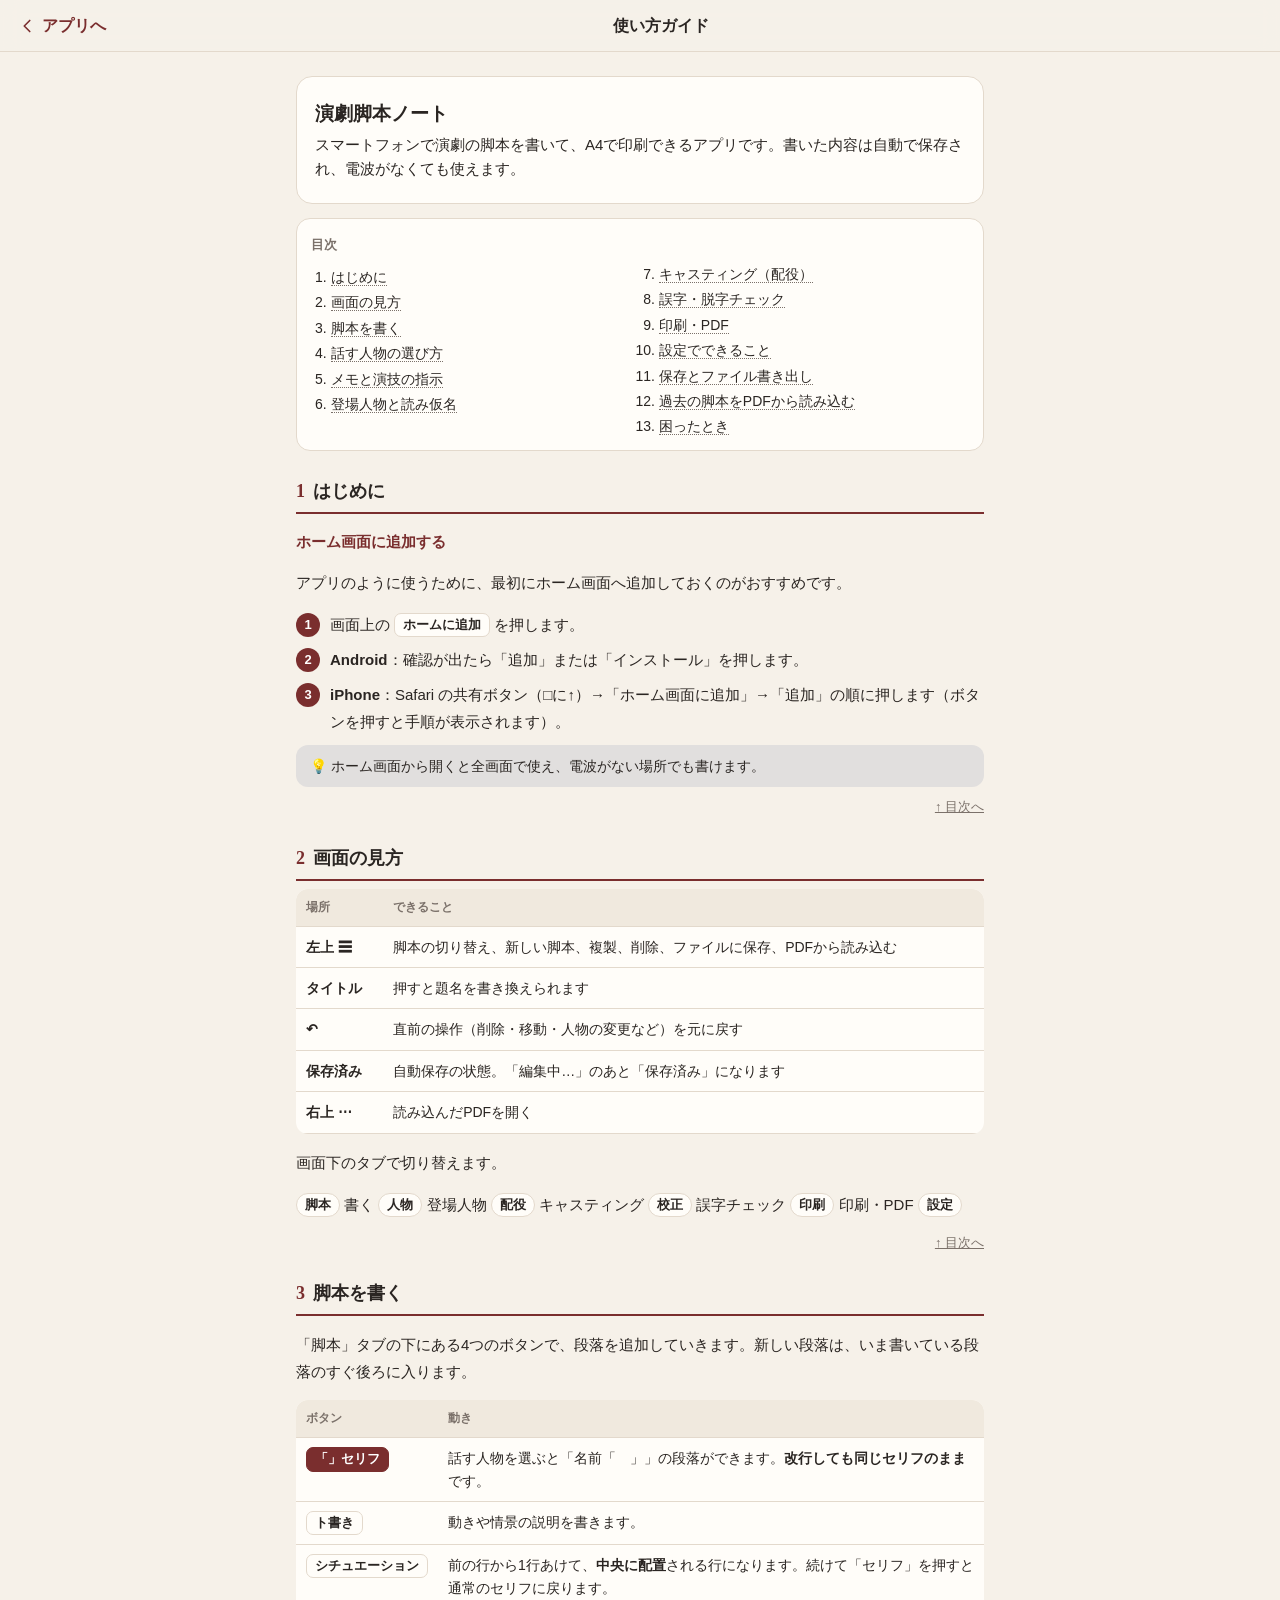
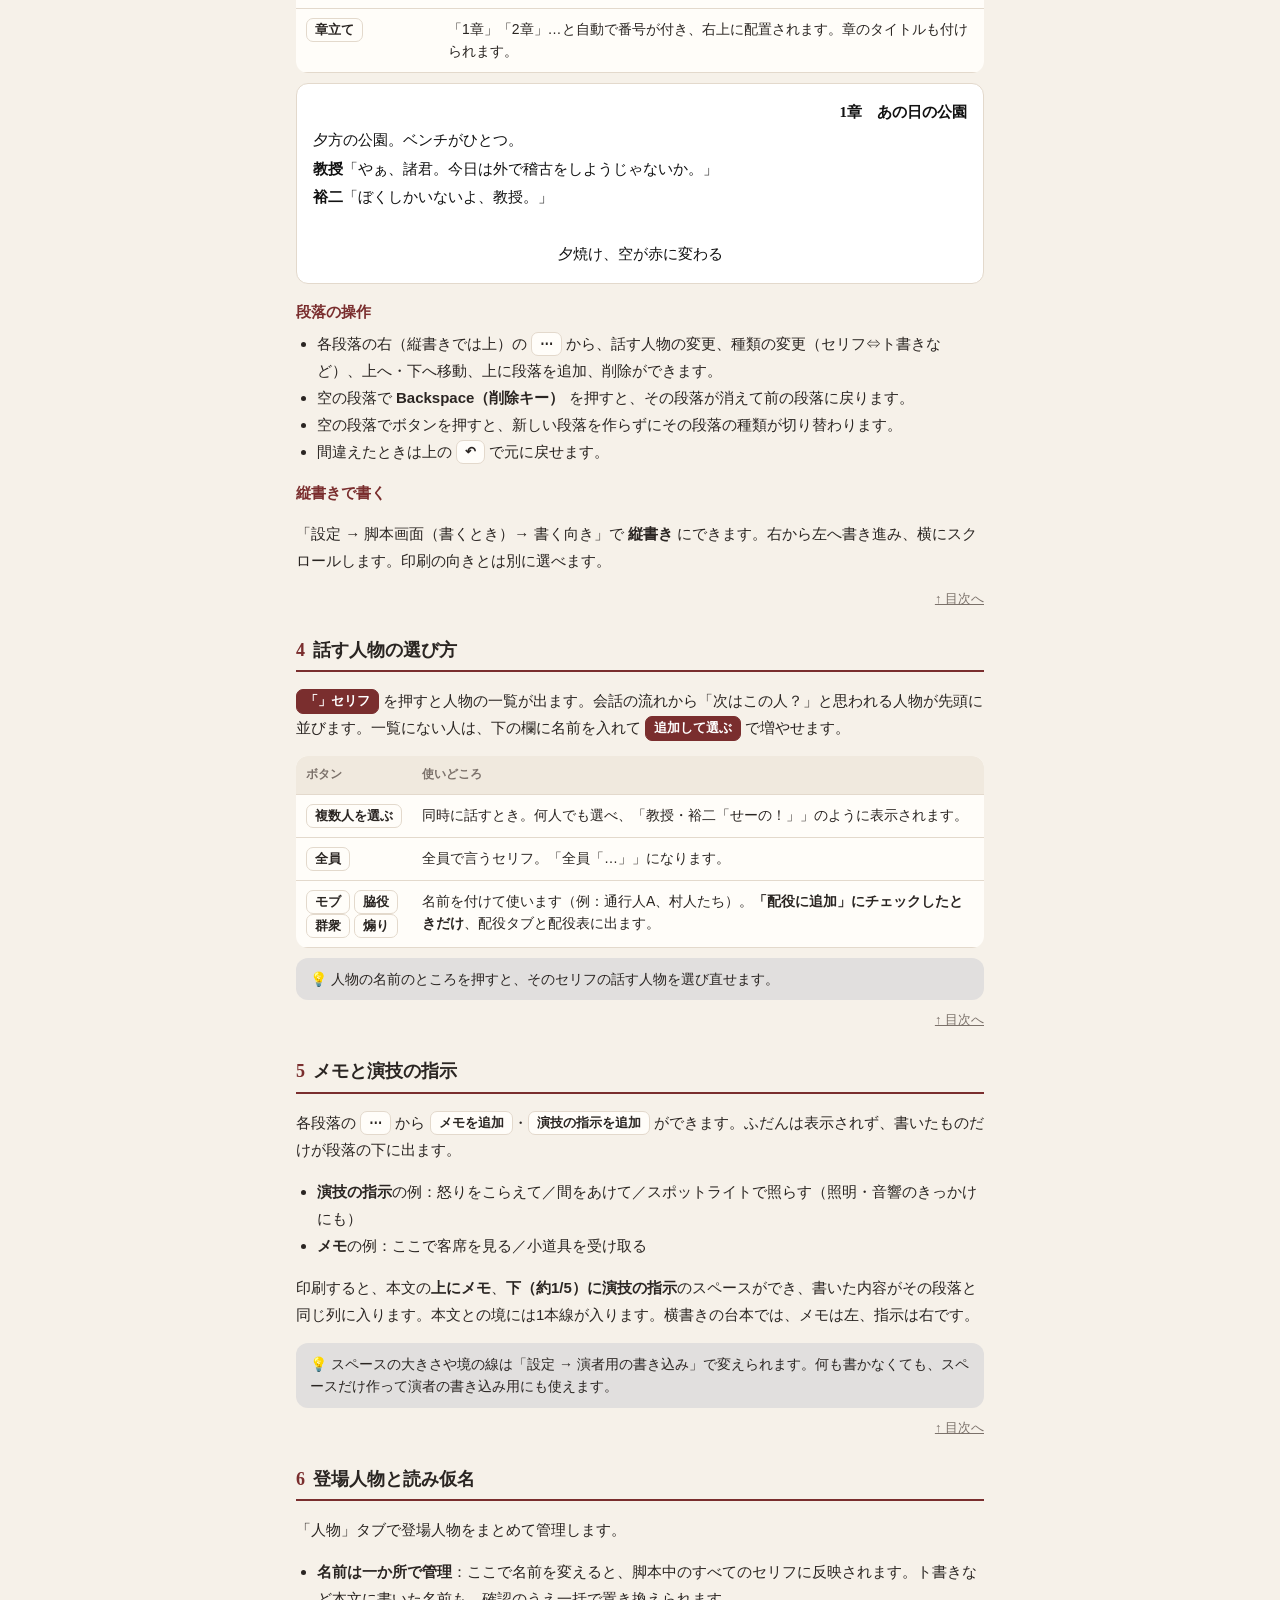
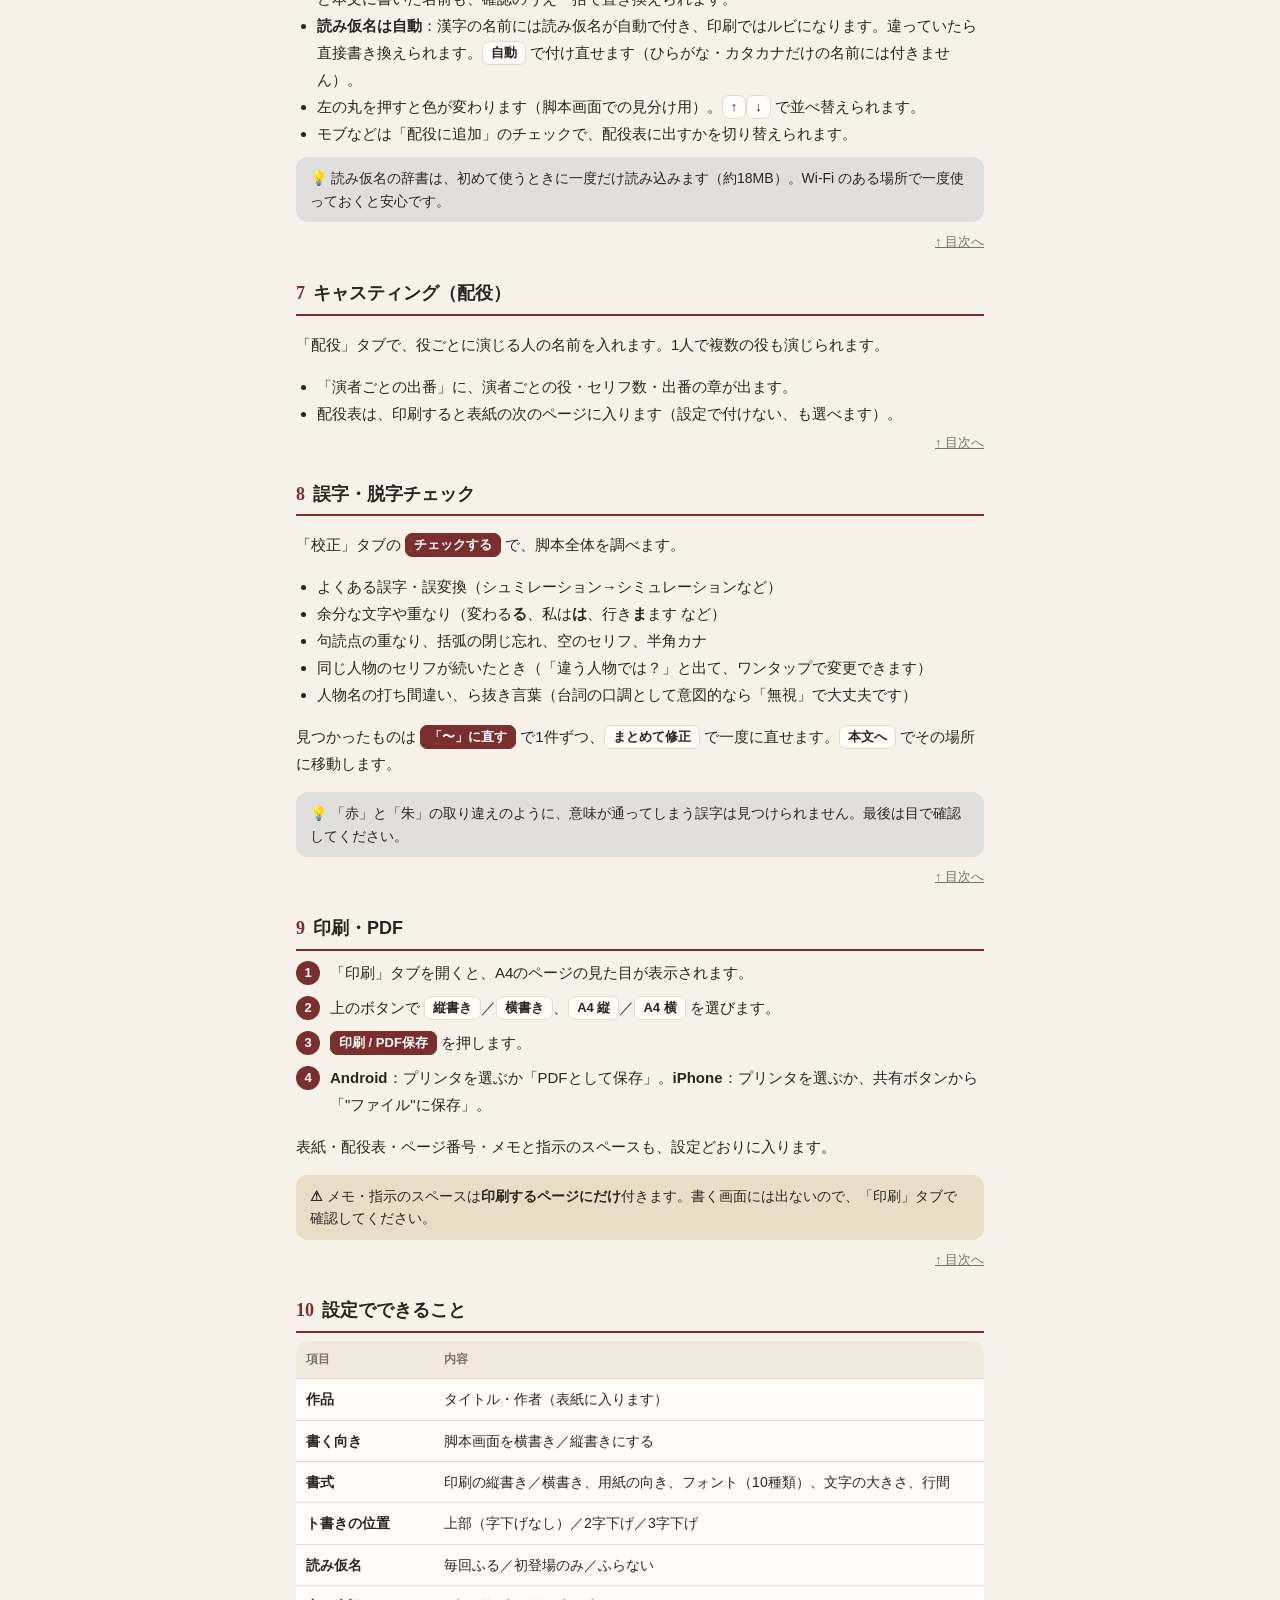
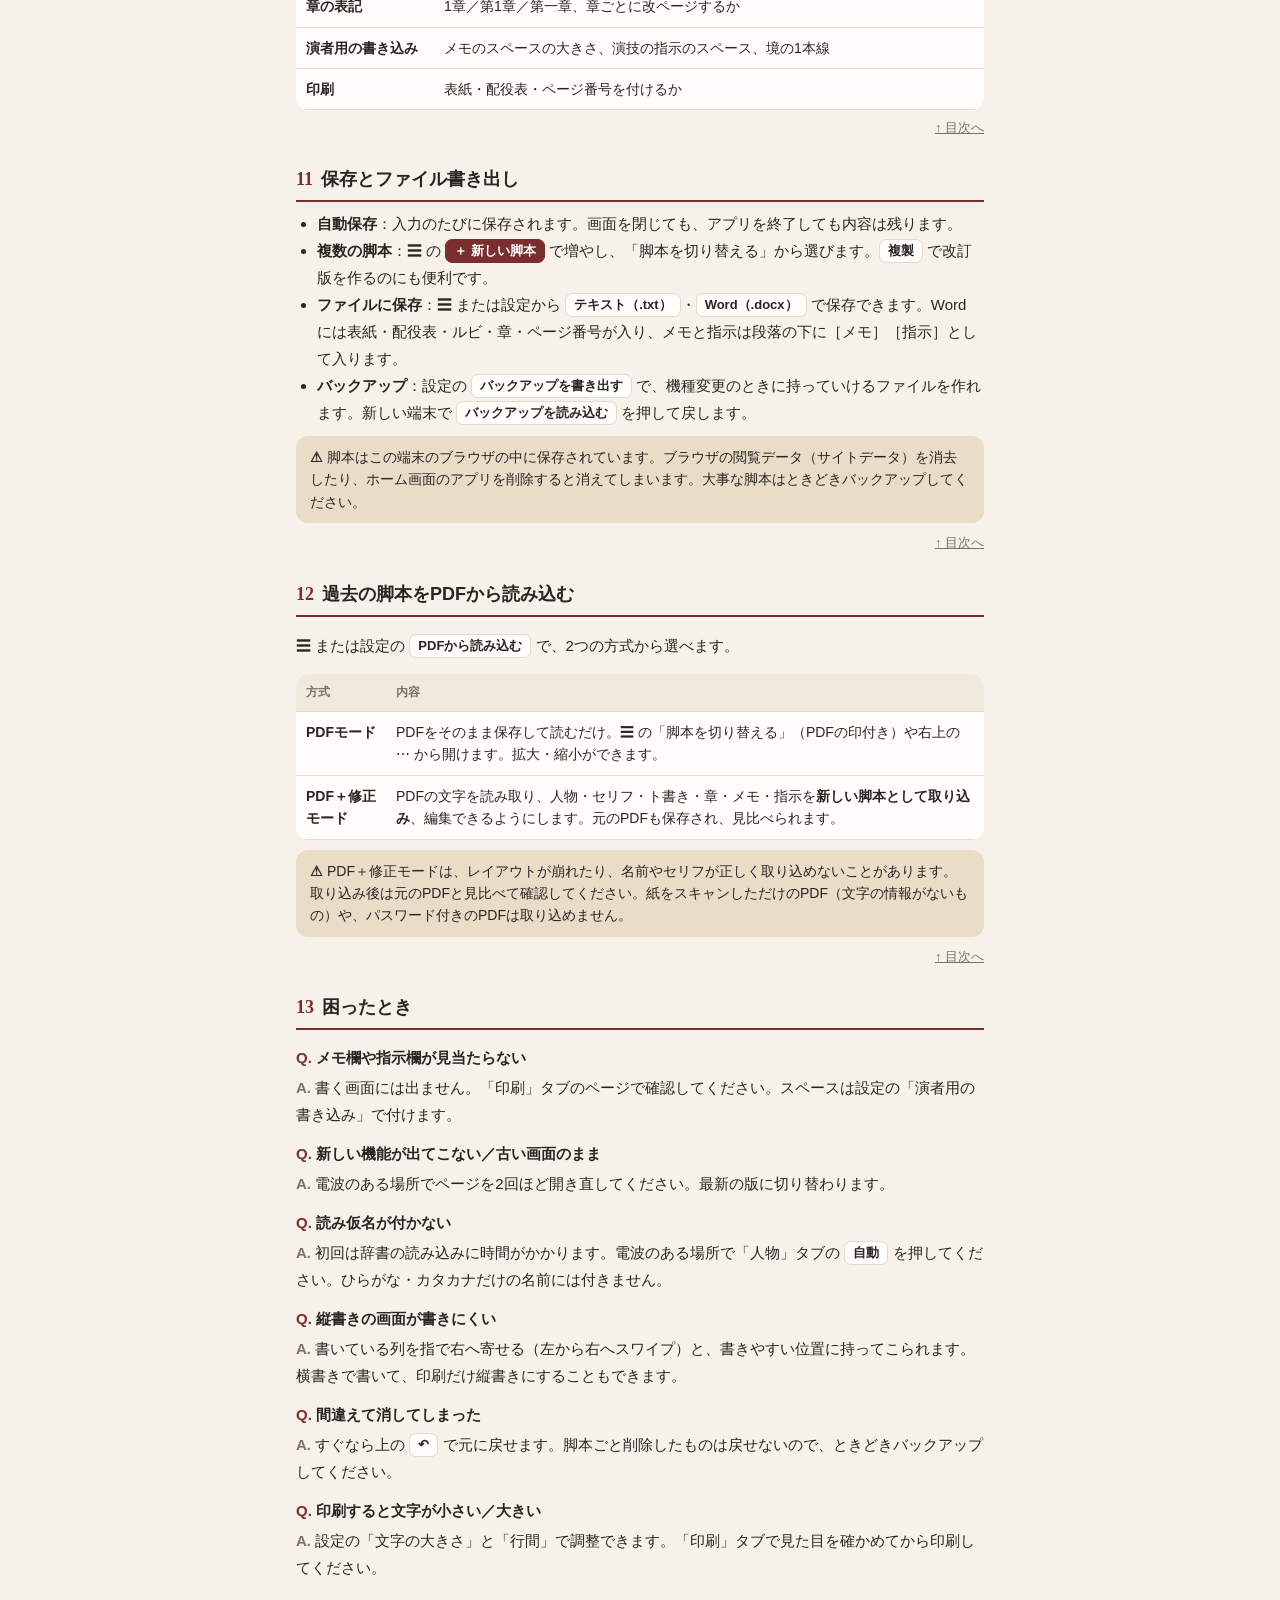
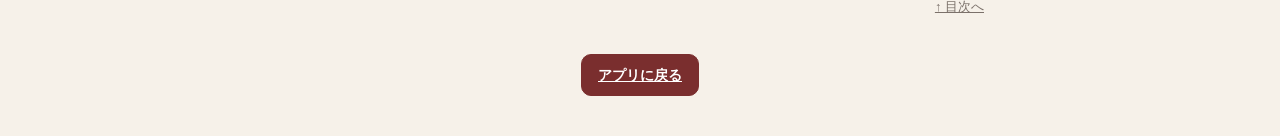
==== guide.html @ ae264b3a "Add in-app usage guide guide.html covers setup (home screen), the screen layout, writing, speaker se" ====
<!doctype html>
<html lang="ja">
<head>
  <meta charset="utf-8">
  <meta name="viewport" content="width=device-width, initial-scale=1, viewport-fit=cover">
  <meta name="theme-color" content="#7a2e2e">
  <title>使い方ガイド</title>
  <meta name="description" content="演劇脚本ノートの使い方">
  <link rel="icon" href="icons/icon.svg" type="image/svg+xml">
  <link rel="stylesheet" href="css/app.css">
  <style>
    body { background: var(--bg); }
    .g-head {
      position: sticky; top: 0; z-index: 5;
      display: flex; align-items: center; gap: 8px;
      padding: env(safe-area-inset-top, 0px) 12px 0; height: calc(52px + env(safe-area-inset-top, 0px));
      background: color-mix(in srgb, var(--bg) 90%, transparent);
      backdrop-filter: blur(10px); -webkit-backdrop-filter: blur(10px);
      border-bottom: 1px solid var(--line);
    }
    .g-head a.back { display: inline-flex; align-items: center; gap: 4px; color: var(--accent); font-weight: 700; text-decoration: none; padding: 8px 4px; }
    .g-head h1 { font-size: 16px; margin: 0; flex: 1; text-align: center; padding-right: 64px; }
    .g-main { max-width: 720px; margin: 0 auto; padding: 8px 16px calc(40px + env(safe-area-inset-bottom, 0px)); }
    .g-hero { margin: 16px 0 8px; padding: 18px; border-radius: 16px; background: var(--surface); border: 1px solid var(--line); }
    .g-hero p { margin: 4px 0; font-size: 15px; }
    .g-hero .lead { font-family: var(--editor-font); font-size: 19px; font-weight: 700; }
    nav.toc { margin: 14px 0 6px; padding: 12px 14px; border-radius: 14px; background: var(--surface); border: 1px solid var(--line); }
    nav.toc b { font-size: 13px; color: var(--muted); }
    nav.toc ol { margin: 6px 0 0; padding-left: 1.4em; columns: 2; column-gap: 18px; font-size: 14px; }
    nav.toc li { margin: 3px 0; break-inside: avoid; }
    nav.toc a { color: var(--text); text-decoration: none; border-bottom: 1px dotted var(--muted); }
    @media (max-width: 420px) { nav.toc ol { columns: 1; } }
    section.g { margin-top: 26px; scroll-margin-top: 64px; }
    section.g h2 { font-size: 18px; margin: 0 0 8px; padding-bottom: 6px; border-bottom: 2px solid var(--accent); color: var(--text); display: flex; align-items: baseline; gap: 8px; }
    section.g h2 .num { color: var(--accent); font-family: var(--editor-font); }
    section.g h3 { font-size: 15px; margin: 16px 0 6px; color: var(--accent); }
    section.g p, section.g li { font-size: 15px; line-height: 1.8; }
    section.g ul, section.g ol { padding-left: 1.3em; margin: 6px 0; }
    .ui { display: inline-flex; align-items: center; gap: 3px; padding: 0 8px; border-radius: 7px; border: 1px solid var(--line); background: var(--surface); font-size: 13px; font-weight: 700; line-height: 1.7; white-space: nowrap; vertical-align: 1px; }
    .ui.primary { background: var(--accent); border-color: var(--accent); color: var(--accent-ink); }
    .ui.tab { border-radius: 99px; }
    .tip { margin: 10px 0; padding: 10px 14px; border-radius: 12px; background: color-mix(in srgb, var(--info) 12%, transparent); font-size: 14px; }
    .warn { margin: 10px 0; padding: 10px 14px; border-radius: 12px; background: color-mix(in srgb, var(--warn) 14%, transparent); font-size: 14px; }
    .tip b:first-child, .warn b:first-child { margin-right: 4px; }
    table.g-t { width: 100%; border-collapse: collapse; font-size: 14px; margin: 8px 0; background: var(--surface); border-radius: 12px; overflow: hidden; }
    table.g-t th, table.g-t td { padding: 9px 10px; border-bottom: 1px solid var(--line); text-align: left; vertical-align: top; line-height: 1.6; }
    table.g-t th { background: var(--surface-2); font-size: 12px; color: var(--muted); white-space: nowrap; }
    table.g-t td:first-child { white-space: nowrap; font-weight: 700; }
    .sample {
      margin: 10px 0; padding: 14px 16px; border-radius: 12px; background: #fff; color: #111;
      font-family: var(--editor-font); font-size: 15px; line-height: 1.9; border: 1px solid var(--line);
    }
    .sample .nm { font-weight: 700; }
    .sample .sit { text-align: center; margin-top: 1.9em; }
    .sample .chap { text-align: right; font-weight: 700; }
    .sample .hang { padding-left: 3em; text-indent: -3em; }
    .steps { counter-reset: s; list-style: none; padding-left: 0 !important; }
    .steps > li { counter-increment: s; position: relative; padding-left: 34px; margin: 8px 0; }
    .steps > li::before { content: counter(s); position: absolute; left: 0; top: 2px; width: 24px; height: 24px; border-radius: 50%; background: var(--accent); color: var(--accent-ink); font-size: 13px; font-weight: 700; display: grid; place-items: center; }
    .faq dt { font-weight: 700; margin-top: 14px; font-size: 15px; }
    .faq dt::before { content: "Q. "; color: var(--accent); }
    .faq dd { margin: 4px 0 0; font-size: 15px; line-height: 1.8; }
    .faq dd::before { content: "A. "; color: var(--muted); font-weight: 700; }
    .to-top { display: block; text-align: right; font-size: 13px; margin-top: 6px; color: var(--muted); }
    .g-foot { margin-top: 36px; text-align: center; }
  </style>
</head>
<body>
  <header class="g-head">
    <a class="back" href="./"><svg viewBox="0 0 24 24" aria-hidden="true"><path d="M15 18 9 12l6-6"/></svg>アプリへ</a>
    <h1>使い方ガイド</h1>
  </header>

  <main class="g-main" id="top">
    <div class="g-hero">
      <p class="lead">演劇脚本ノート</p>
      <p>スマートフォンで演劇の脚本を書いて、A4で印刷できるアプリです。書いた内容は自動で保存され、電波がなくても使えます。</p>
    </div>

    <nav class="toc" aria-label="目次">
      <b>目次</b>
      <ol>
        <li><a href="#start">はじめに</a></li>
        <li><a href="#screen">画面の見方</a></li>
        <li><a href="#write">脚本を書く</a></li>
        <li><a href="#speaker">話す人物の選び方</a></li>
        <li><a href="#extra">メモと演技の指示</a></li>
        <li><a href="#people">登場人物と読み仮名</a></li>
        <li><a href="#cast">キャスティング（配役）</a></li>
        <li><a href="#check">誤字・脱字チェック</a></li>
        <li><a href="#print">印刷・PDF</a></li>
        <li><a href="#settings">設定でできること</a></li>
        <li><a href="#save">保存とファイル書き出し</a></li>
        <li><a href="#pdf">過去の脚本をPDFから読み込む</a></li>
        <li><a href="#faq">困ったとき</a></li>
      </ol>
    </nav>

    <section class="g" id="start">
      <h2><span class="num">1</span>はじめに</h2>
      <h3>ホーム画面に追加する</h3>
      <p>アプリのように使うために、最初にホーム画面へ追加しておくのがおすすめです。</p>
      <ol class="steps">
        <li>画面上の <span class="ui">ホームに追加</span> を押します。</li>
        <li><b>Android</b>：確認が出たら「追加」または「インストール」を押します。</li>
        <li><b>iPhone</b>：Safari の共有ボタン（□に↑）→「ホーム画面に追加」→「追加」の順に押します（ボタンを押すと手順が表示されます）。</li>
      </ol>
      <div class="tip"><b>💡</b>ホーム画面から開くと全画面で使え、電波がない場所でも書けます。</div>
      <a class="to-top" href="#top">↑ 目次へ</a>
    </section>

    <section class="g" id="screen">
      <h2><span class="num">2</span>画面の見方</h2>
      <table class="g-t">
        <tr><th>場所</th><th>できること</th></tr>
        <tr><td>左上 ☰</td><td>脚本の切り替え、新しい脚本、複製、削除、ファイルに保存、PDFから読み込む</td></tr>
        <tr><td>タイトル</td><td>押すと題名を書き換えられます</td></tr>
        <tr><td>↶</td><td>直前の操作（削除・移動・人物の変更など）を元に戻す</td></tr>
        <tr><td>保存済み</td><td>自動保存の状態。「編集中…」のあと「保存済み」になります</td></tr>
        <tr><td>右上 ⋯</td><td>読み込んだPDFを開く</td></tr>
      </table>
      <p>画面下のタブで切り替えます。</p>
      <p>
        <span class="ui tab">脚本</span> 書く
        <span class="ui tab">人物</span> 登場人物
        <span class="ui tab">配役</span> キャスティング
        <span class="ui tab">校正</span> 誤字チェック
        <span class="ui tab">印刷</span> 印刷・PDF
        <span class="ui tab">設定</span>
      </p>
      <a class="to-top" href="#top">↑ 目次へ</a>
    </section>

    <section class="g" id="write">
      <h2><span class="num">3</span>脚本を書く</h2>
      <p>「脚本」タブの下にある4つのボタンで、段落を追加していきます。新しい段落は、いま書いている段落のすぐ後ろに入ります。</p>
      <table class="g-t">
        <tr><th>ボタン</th><th>動き</th></tr>
        <tr><td><span class="ui primary">「」セリフ</span></td><td>話す人物を選ぶと「名前「　」」の段落ができます。<b>改行しても同じセリフのまま</b>です。</td></tr>
        <tr><td><span class="ui">ト書き</span></td><td>動きや情景の説明を書きます。</td></tr>
        <tr><td><span class="ui">シチュエーション</span></td><td>前の行から1行あけて、<b>中央に配置</b>される行になります。続けて「セリフ」を押すと通常のセリフに戻ります。</td></tr>
        <tr><td><span class="ui">章立て</span></td><td>「1章」「2章」…と自動で番号が付き、右上に配置されます。章のタイトルも付けられます。</td></tr>
      </table>
      <div class="sample" aria-label="印刷イメージ">
        <div class="chap">1章　あの日の公園</div>
        <div>夕方の公園。ベンチがひとつ。</div>
        <div class="hang"><span class="nm">教授</span>「やぁ、諸君。今日は外で稽古をしようじゃないか。」</div>
        <div class="hang"><span class="nm">裕二</span>「ぼくしかいないよ、教授。」</div>
        <div class="sit">夕焼け、空が赤に変わる</div>
      </div>
      <h3>段落の操作</h3>
      <ul>
        <li>各段落の右（縦書きでは上）の <span class="ui">⋯</span> から、話す人物の変更、種類の変更（セリフ⇔ト書きなど）、上へ・下へ移動、上に段落を追加、削除ができます。</li>
        <li>空の段落で <b>Backspace（削除キー）</b> を押すと、その段落が消えて前の段落に戻ります。</li>
        <li>空の段落でボタンを押すと、新しい段落を作らずにその段落の種類が切り替わります。</li>
        <li>間違えたときは上の <span class="ui">↶</span> で元に戻せます。</li>
      </ul>
      <h3>縦書きで書く</h3>
      <p>「設定 → 脚本画面（書くとき）→ 書く向き」で <b>縦書き</b> にできます。右から左へ書き進み、横にスクロールします。印刷の向きとは別に選べます。</p>
      <a class="to-top" href="#top">↑ 目次へ</a>
    </section>

    <section class="g" id="speaker">
      <h2><span class="num">4</span>話す人物の選び方</h2>
      <p><span class="ui primary">「」セリフ</span> を押すと人物の一覧が出ます。会話の流れから「次はこの人？」と思われる人物が先頭に並びます。一覧にない人は、下の欄に名前を入れて <span class="ui primary">追加して選ぶ</span> で増やせます。</p>
      <table class="g-t">
        <tr><th>ボタン</th><th>使いどころ</th></tr>
        <tr><td><span class="ui">複数人を選ぶ</span></td><td>同時に話すとき。何人でも選べ、「教授・裕二「せーの！」」のように表示されます。</td></tr>
        <tr><td><span class="ui">全員</span></td><td>全員で言うセリフ。「全員「…」」になります。</td></tr>
        <tr><td><span class="ui">モブ</span> <span class="ui">脇役</span><br><span class="ui">群衆</span> <span class="ui">煽り</span></td><td>名前を付けて使います（例：通行人A、村人たち）。<b>「配役に追加」にチェックしたときだけ</b>、配役タブと配役表に出ます。</td></tr>
      </table>
      <div class="tip"><b>💡</b>人物の名前のところを押すと、そのセリフの話す人物を選び直せます。</div>
      <a class="to-top" href="#top">↑ 目次へ</a>
    </section>

    <section class="g" id="extra">
      <h2><span class="num">5</span>メモと演技の指示</h2>
      <p>各段落の <span class="ui">⋯</span> から <span class="ui">メモを追加</span>・<span class="ui">演技の指示を追加</span> ができます。ふだんは表示されず、書いたものだけが段落の下に出ます。</p>
      <ul>
        <li><b>演技の指示</b>の例：怒りをこらえて／間をあけて／スポットライトで照らす（照明・音響のきっかけにも）</li>
        <li><b>メモ</b>の例：ここで客席を見る／小道具を受け取る</li>
      </ul>
      <p>印刷すると、本文の<b>上にメモ</b>、<b>下（約1/5）に演技の指示</b>のスペースができ、書いた内容がその段落と同じ列に入ります。本文との境には1本線が入ります。横書きの台本では、メモは左、指示は右です。</p>
      <div class="tip"><b>💡</b>スペースの大きさや境の線は「設定 → 演者用の書き込み」で変えられます。何も書かなくても、スペースだけ作って演者の書き込み用にも使えます。</div>
      <a class="to-top" href="#top">↑ 目次へ</a>
    </section>

    <section class="g" id="people">
      <h2><span class="num">6</span>登場人物と読み仮名</h2>
      <p>「人物」タブで登場人物をまとめて管理します。</p>
      <ul>
        <li><b>名前は一か所で管理</b>：ここで名前を変えると、脚本中のすべてのセリフに反映されます。ト書きなど本文に書いた名前も、確認のうえ一括で置き換えられます。</li>
        <li><b>読み仮名は自動</b>：漢字の名前には読み仮名が自動で付き、印刷ではルビになります。違っていたら直接書き換えられます。<span class="ui">自動</span> で付け直せます（ひらがな・カタカナだけの名前には付きません）。</li>
        <li>左の丸を押すと色が変わります（脚本画面での見分け用）。<span class="ui">↑</span><span class="ui">↓</span> で並べ替えられます。</li>
        <li>モブなどは「配役に追加」のチェックで、配役表に出すかを切り替えられます。</li>
      </ul>
      <div class="tip"><b>💡</b>読み仮名の辞書は、初めて使うときに一度だけ読み込みます（約18MB）。Wi-Fi のある場所で一度使っておくと安心です。</div>
      <a class="to-top" href="#top">↑ 目次へ</a>
    </section>

    <section class="g" id="cast">
      <h2><span class="num">7</span>キャスティング（配役）</h2>
      <p>「配役」タブで、役ごとに演じる人の名前を入れます。1人で複数の役も演じられます。</p>
      <ul>
        <li>「演者ごとの出番」に、演者ごとの役・セリフ数・出番の章が出ます。</li>
        <li>配役表は、印刷すると表紙の次のページに入ります（設定で付けない、も選べます）。</li>
      </ul>
      <a class="to-top" href="#top">↑ 目次へ</a>
    </section>

    <section class="g" id="check">
      <h2><span class="num">8</span>誤字・脱字チェック</h2>
      <p>「校正」タブの <span class="ui primary">チェックする</span> で、脚本全体を調べます。</p>
      <ul>
        <li>よくある誤字・誤変換（シュミレーション→シミュレーションなど）</li>
        <li>余分な文字や重なり（変わる<b>る</b>、私は<b>は</b>、行き<b>ま</b>ます など）</li>
        <li>句読点の重なり、括弧の閉じ忘れ、空のセリフ、半角カナ</li>
        <li>同じ人物のセリフが続いたとき（「違う人物では？」と出て、ワンタップで変更できます）</li>
        <li>人物名の打ち間違い、ら抜き言葉（台詞の口調として意図的なら「無視」で大丈夫です）</li>
      </ul>
      <p>見つかったものは <span class="ui primary">「〜」に直す</span> で1件ずつ、<span class="ui">まとめて修正</span> で一度に直せます。<span class="ui">本文へ</span> でその場所に移動します。</p>
      <div class="tip"><b>💡</b>「赤」と「朱」の取り違えのように、意味が通ってしまう誤字は見つけられません。最後は目で確認してください。</div>
      <a class="to-top" href="#top">↑ 目次へ</a>
    </section>

    <section class="g" id="print">
      <h2><span class="num">9</span>印刷・PDF</h2>
      <ol class="steps">
        <li>「印刷」タブを開くと、A4のページの見た目が表示されます。</li>
        <li>上のボタンで <span class="ui">縦書き</span>／<span class="ui">横書き</span>、<span class="ui">A4 縦</span>／<span class="ui">A4 横</span> を選びます。</li>
        <li><span class="ui primary">印刷 / PDF保存</span> を押します。</li>
        <li><b>Android</b>：プリンタを選ぶか「PDFとして保存」。<b>iPhone</b>：プリンタを選ぶか、共有ボタンから「"ファイル"に保存」。</li>
      </ol>
      <p>表紙・配役表・ページ番号・メモと指示のスペースも、設定どおりに入ります。</p>
      <div class="warn"><b>⚠</b>メモ・指示のスペースは<b>印刷するページにだけ</b>付きます。書く画面には出ないので、「印刷」タブで確認してください。</div>
      <a class="to-top" href="#top">↑ 目次へ</a>
    </section>

    <section class="g" id="settings">
      <h2><span class="num">10</span>設定でできること</h2>
      <table class="g-t">
        <tr><th>項目</th><th>内容</th></tr>
        <tr><td>作品</td><td>タイトル・作者（表紙に入ります）</td></tr>
        <tr><td>書く向き</td><td>脚本画面を横書き／縦書きにする</td></tr>
        <tr><td>書式</td><td>印刷の縦書き／横書き、用紙の向き、フォント（10種類）、文字の大きさ、行間</td></tr>
        <tr><td>ト書きの位置</td><td>上部（字下げなし）／2字下げ／3字下げ</td></tr>
        <tr><td>読み仮名</td><td>毎回ふる／初登場のみ／ふらない</td></tr>
        <tr><td>章の表記</td><td>1章／第1章／第一章、章ごとに改ページするか</td></tr>
        <tr><td>演者用の書き込み</td><td>メモのスペースの大きさ、演技の指示のスペース、境の1本線</td></tr>
        <tr><td>印刷</td><td>表紙・配役表・ページ番号を付けるか</td></tr>
      </table>
      <a class="to-top" href="#top">↑ 目次へ</a>
    </section>

    <section class="g" id="save">
      <h2><span class="num">11</span>保存とファイル書き出し</h2>
      <ul>
        <li><b>自動保存</b>：入力のたびに保存されます。画面を閉じても、アプリを終了しても内容は残ります。</li>
        <li><b>複数の脚本</b>：☰ の <span class="ui primary">＋ 新しい脚本</span> で増やし、「脚本を切り替える」から選びます。<span class="ui">複製</span> で改訂版を作るのにも便利です。</li>
        <li><b>ファイルに保存</b>：☰ または設定から <span class="ui">テキスト（.txt）</span>・<span class="ui">Word（.docx）</span> で保存できます。Word には表紙・配役表・ルビ・章・ページ番号が入り、メモと指示は段落の下に［メモ］［指示］として入ります。</li>
        <li><b>バックアップ</b>：設定の <span class="ui">バックアップを書き出す</span> で、機種変更のときに持っていけるファイルを作れます。新しい端末で <span class="ui">バックアップを読み込む</span> を押して戻します。</li>
      </ul>
      <div class="warn"><b>⚠</b>脚本はこの端末のブラウザの中に保存されています。ブラウザの閲覧データ（サイトデータ）を消去したり、ホーム画面のアプリを削除すると消えてしまいます。大事な脚本はときどきバックアップしてください。</div>
      <a class="to-top" href="#top">↑ 目次へ</a>
    </section>

    <section class="g" id="pdf">
      <h2><span class="num">12</span>過去の脚本をPDFから読み込む</h2>
      <p>☰ または設定の <span class="ui">PDFから読み込む</span> で、2つの方式から選べます。</p>
      <table class="g-t">
        <tr><th>方式</th><th>内容</th></tr>
        <tr><td>PDFモード</td><td>PDFをそのまま保存して読むだけ。☰ の「脚本を切り替える」（PDFの印付き）や右上の ⋯ から開けます。拡大・縮小ができます。</td></tr>
        <tr><td>PDF＋修正<br>モード</td><td>PDFの文字を読み取り、人物・セリフ・ト書き・章・メモ・指示を<b>新しい脚本として取り込み</b>、編集できるようにします。元のPDFも保存され、見比べられます。</td></tr>
      </table>
      <div class="warn"><b>⚠</b>PDF＋修正モードは、レイアウトが崩れたり、名前やセリフが正しく取り込めないことがあります。取り込み後は元のPDFと見比べて確認してください。紙をスキャンしただけのPDF（文字の情報がないもの）や、パスワード付きのPDFは取り込めません。</div>
      <a class="to-top" href="#top">↑ 目次へ</a>
    </section>

    <section class="g" id="faq">
      <h2><span class="num">13</span>困ったとき</h2>
      <dl class="faq">
        <dt>メモ欄や指示欄が見当たらない</dt>
        <dd>書く画面には出ません。「印刷」タブのページで確認してください。スペースは設定の「演者用の書き込み」で付けます。</dd>
        <dt>新しい機能が出てこない／古い画面のまま</dt>
        <dd>電波のある場所でページを2回ほど開き直してください。最新の版に切り替わります。</dd>
        <dt>読み仮名が付かない</dt>
        <dd>初回は辞書の読み込みに時間がかかります。電波のある場所で「人物」タブの <span class="ui">自動</span> を押してください。ひらがな・カタカナだけの名前には付きません。</dd>
        <dt>縦書きの画面が書きにくい</dt>
        <dd>書いている列を指で右へ寄せる（左から右へスワイプ）と、書きやすい位置に持ってこられます。横書きで書いて、印刷だけ縦書きにすることもできます。</dd>
        <dt>間違えて消してしまった</dt>
        <dd>すぐなら上の <span class="ui">↶</span> で元に戻せます。脚本ごと削除したものは戻せないので、ときどきバックアップしてください。</dd>
        <dt>印刷すると文字が小さい／大きい</dt>
        <dd>設定の「文字の大きさ」と「行間」で調整できます。「印刷」タブで見た目を確かめてから印刷してください。</dd>
      </dl>
      <a class="to-top" href="#top">↑ 目次へ</a>
    </section>

    <div class="g-foot">
      <a class="btn primary" href="./">アプリに戻る</a>
    </div>
  </main>
</body>
</html>
---- css/app.css ----
:root {
  --bg: #f6f1e9;
  --surface: #fffdf9;
  --surface-2: #f0e9de;
  --text: #2a2522;
  --muted: #7b716a;
  --line: #e3d9cc;
  --accent: #7a2e2e;
  --accent-ink: #fff;
  --accent-soft: #f3e3df;
  --ok: #2e6b46;
  --warn: #9a6400;
  --err: #a52a2a;
  --info: #4a5f8a;
  --shadow: 0 1px 2px rgba(60, 40, 20, .08), 0 4px 16px rgba(60, 40, 20, .06);
  --topbar-h: 52px;
  --tabbar-h: 58px;
  --insert-h: 56px;
  --kb: 0px;
  --safe-b: env(safe-area-inset-bottom, 0px);
  --editor-font: "Hiragino Mincho ProN", "Yu Mincho", YuMincho, "Noto Serif JP", serif;
  color-scheme: light;
}
@media (prefers-color-scheme: dark) {
  :root:not([data-theme="light"]) {
    --bg: #1b1817;
    --surface: #24201e;
    --surface-2: #2e2926;
    --text: #ece5dc;
    --muted: #a59a90;
    --line: #3b3431;
    --accent: #d48a7e;
    --accent-ink: #1b1817;
    --accent-soft: #3a2724;
    --ok: #7fc59b;
    --warn: #e0b35a;
    --err: #f08a80;
    --info: #9db4e6;
    --shadow: 0 1px 2px rgba(0, 0, 0, .3), 0 4px 16px rgba(0, 0, 0, .25);
    color-scheme: dark;
  }
}
:root[data-theme="dark"] {
  --bg: #1b1817; --surface: #24201e; --surface-2: #2e2926; --text: #ece5dc; --muted: #a59a90;
  --line: #3b3431; --accent: #d48a7e; --accent-ink: #1b1817; --accent-soft: #3a2724;
  --ok: #7fc59b; --warn: #e0b35a; --err: #f08a80; --info: #9db4e6; color-scheme: dark;
}

* { box-sizing: border-box; }
html { -webkit-text-size-adjust: 100%; }
body {
  margin: 0;
  background: var(--bg);
  color: var(--text);
  font-family: -apple-system, BlinkMacSystemFont, "Hiragino Sans", "Hiragino Kaku Gothic ProN", "Yu Gothic UI", "Noto Sans JP", sans-serif;
  font-size: 16px;
  line-height: 1.6;
  -webkit-tap-highlight-color: transparent;
  overscroll-behavior-y: none;
}
button, input, select, textarea { font: inherit; color: inherit; }
button { cursor: pointer; }
svg { width: 22px; height: 22px; fill: none; stroke: currentColor; stroke-width: 1.8; stroke-linecap: round; stroke-linejoin: round; }
[hidden] { display: none !important; }

/* ---------- 上部バー ---------- */
.topbar {
  position: sticky; top: 0; z-index: 20;
  display: flex; align-items: center; gap: 6px;
  height: calc(var(--topbar-h) + env(safe-area-inset-top, 0px));
  padding: env(safe-area-inset-top, 0px) 10px 0;
  background: color-mix(in srgb, var(--bg) 88%, transparent);
  backdrop-filter: blur(10px);
  -webkit-backdrop-filter: blur(10px);
  border-bottom: 1px solid var(--line);
}
.icon-btn {
  flex: none; display: grid; place-items: center;
  width: 40px; height: 40px; border-radius: 10px;
  border: 0; background: transparent; color: var(--text);
}
.icon-btn:disabled { opacity: .3; }
.icon-btn:active:not(:disabled) { background: var(--surface-2); }
.title-input {
  flex: 1; min-width: 0;
  border: 0; background: transparent;
  font-family: var(--editor-font);
  font-size: 17px; font-weight: 700;
  padding: 6px 4px; border-radius: 8px;
}
.title-input:focus { outline: none; background: var(--surface); }
.install-btn {
  flex: none; display: inline-flex; align-items: center; gap: 3px;
  height: 34px; padding: 0 10px 0 6px;
  border-radius: 99px; border: 1px solid var(--accent);
  background: var(--accent-soft); color: var(--accent);
  font-size: 12px; font-weight: 700; white-space: nowrap;
}
.install-btn svg { width: 18px; height: 18px; }
.install-steps { padding-left: 1.4em; margin: 6px 0 14px; font-size: 15px; }
.install-steps li { margin: 10px 0; }
.install-steps .key { display: inline-flex; align-items: center; gap: 2px; padding: 1px 8px; border-radius: 6px; background: var(--surface-2); font-weight: 700; }
.install-steps svg { width: 16px; height: 16px; vertical-align: -3px; }
.save-status { flex: none; font-size: 10px; color: var(--muted); text-align: right; }
.save-status.saving { color: var(--warn); }

/* ---------- 画面 ---------- */
main { max-width: 760px; margin: 0 auto; }
.view { display: none; padding-bottom: calc(var(--tabbar-h) + var(--safe-b) + 24px); }
.view.active { display: block; }
body.view-editor .view[data-view="editor"] { padding-bottom: calc(var(--tabbar-h) + var(--insert-h) + var(--safe-b) + 40vh); }

.panel { padding: 16px; }
.panel h2 { font-size: 15px; margin: 22px 0 8px; color: var(--accent); letter-spacing: .05em; }
.panel h2:first-child { margin-top: 4px; }
.panel h3 { font-size: 14px; margin: 24px 0 8px; }
.note { font-size: 13px; color: var(--muted); margin: 6px 0 12px; }

.btn {
  display: inline-flex; align-items: center; justify-content: center; gap: 6px;
  min-height: 42px; padding: 8px 16px;
  border-radius: 10px; border: 1px solid var(--line);
  background: var(--surface); color: var(--text);
  font-size: 14px; font-weight: 600;
}
.btn:active { transform: translateY(1px); }
.btn.primary { background: var(--accent); border-color: var(--accent); color: var(--accent-ink); }
.btn.danger { color: var(--err); }
.btn.small { min-height: 34px; padding: 4px 12px; font-size: 13px; }
.btn.ghost { border-color: transparent; background: transparent; color: var(--muted); }
.row-btns { display: flex; gap: 8px; margin: 10px 0; }
.row-btns.wrap { flex-wrap: wrap; }

.field { display: flex; flex-direction: column; gap: 4px; font-size: 13px; color: var(--muted); margin: 10px 0; }
.field input, .field select, .add-row input, .card input, .card select {
  font-size: 16px; color: var(--text);
  padding: 10px 12px; min-height: 44px;
  border: 1px solid var(--line); border-radius: 10px;
  background: var(--surface);
  width: 100%;
}
.switch-row { display: flex; align-items: center; gap: 10px; min-height: 44px; font-size: 15px; }
.switch-row input { width: 22px; height: 22px; accent-color: var(--accent); }
.font-sample {
  padding: 12px 14px; border-radius: 10px; background: var(--surface); border: 1px dashed var(--line);
  font-size: 18px; margin: 4px 0 8px;
}

/* ---------- エディタ ---------- */
.editor { padding: 14px 12px 0; font-family: var(--editor-font); }
.empty-hint { margin: 20px 16px; padding: 18px; border-radius: 14px; background: var(--surface); border: 1px dashed var(--line); font-size: 14px; color: var(--muted); }
.empty-hint .empty-title { font-family: var(--editor-font); font-size: 18px; font-weight: 700; color: var(--text); margin: 0 0 6px; }
.empty-hint ul { padding-left: 1.2em; margin: 8px 0 0; }
.empty-hint li { margin: 4px 0; }

.blk {
  position: relative;
  display: flex; align-items: flex-start; gap: 2px;
  padding: 4px 34px 4px 6px;
  margin: 2px 0;
  border-radius: 10px;
  scroll-margin: 70px 0 calc(var(--insert-h) + 70px);
}
.blk:focus-within { background: var(--surface); box-shadow: var(--shadow); }
.blk textarea, .blk input.blk-text {
  flex: 1; min-width: 0;
  border: 0; outline: none; resize: none; background: transparent;
  font-family: var(--editor-font);
  font-size: 17px; line-height: 1.75;
  padding: 0; margin: 0;
  field-sizing: content;
  min-height: 1.75em;
  overflow: hidden;
}
.blk textarea::placeholder, .blk input::placeholder { color: var(--muted); opacity: .6; }
.blk-more {
  position: absolute; right: 2px; top: 4px;
  width: 30px; height: 30px; border: 0; border-radius: 8px;
  background: transparent; color: var(--muted); font-size: 18px; line-height: 1;
  opacity: .55;
}
.blk:focus-within .blk-more { opacity: 1; }

.blk-name {
  flex: none;
  border: 0; background: transparent; padding: 0 1px;
  font-family: var(--editor-font); font-size: 17px; line-height: 1.75; font-weight: 700;
  color: var(--c, var(--text));
  border-bottom: 2px solid color-mix(in srgb, var(--c, var(--muted)) 35%, transparent);
  border-radius: 0;
}
.blk-name ruby rt { font-size: 9px; font-weight: 400; color: var(--muted); }
.blk-name.missing { color: var(--err); }
.blk-dialogue { flex-wrap: wrap; }
.blk { flex-wrap: wrap; }
.blk-sub {
  flex: 1 0 100%; display: flex; align-items: flex-start; gap: 6px;
  margin: 3px 0 3px 2.2em; padding: 2px 0 2px 8px;
  border-left: 2px solid color-mix(in srgb, var(--c, var(--muted)) 45%, transparent);
}
.blk-sub.sub-memo { border-left-style: dashed; }
.sub-label { flex: none; font-family: system-ui, sans-serif; font-size: 10px; font-weight: 700; padding: 2px 5px; margin-top: 3px; border-radius: 4px; background: var(--surface-2); color: var(--muted); }
.sub-memo .sub-label { background: color-mix(in srgb, var(--warn) 18%, transparent); color: var(--warn); }
.blk .blk-sub textarea.blk-extra { font-size: 14px; line-height: 1.6; min-height: 1.6em; color: var(--muted); }
.blk .blk-sub textarea.blk-extra:focus { color: var(--text); }
.q { flex: none; font-size: 17px; line-height: 1.75; color: var(--muted); }
.q-end { align-self: flex-end; }

.blk-direction { padding-left: calc(6px + var(--indent, 0) * 17px); }
.blk-direction::before {
  content: "ト"; flex: none;
  font-size: 10px; line-height: 1; padding: 3px 4px; margin: 6px 6px 0 0;
  border-radius: 4px; background: var(--surface-2); color: var(--muted);
  font-family: system-ui, sans-serif;
}
.blk-situation { margin-top: 1.75em; }
.blk-situation::before {
  content: "1行あけ"; position: absolute; top: -1.45em; left: 50%; transform: translateX(-50%);
  font-size: 10px; color: var(--muted); opacity: .6; font-family: system-ui, sans-serif;
}
.blk-situation textarea { text-align: center; }
.blk-chapter { justify-content: flex-end; gap: 10px; margin-top: 18px; padding-top: 10px; border-top: 1px solid var(--line); border-radius: 0; }
.blk-chapter .chap-label { flex: none; font-weight: 700; font-size: 17px; line-height: 1.75; color: var(--accent); }
.blk-chapter input.blk-text { flex: 0 1 11em; font-weight: 700; }

/* 縦書きの脚本画面：右から左へ進み、横スクロール */
.editor.vertical {
  writing-mode: vertical-rl;
  width: 100%; max-width: 100vw; /* 中身の幅に広がらず、枠の中で横スクロールさせる */
  /* ボタンがバーの裏に隠れないよう、画面がいちばん小さいときの高さに合わせる */
  height: calc(100vh - var(--topbar-h) - env(safe-area-inset-top, 0px) - var(--tabbar-h) - var(--insert-h) - var(--safe-b) - 20px);
  height: calc(100svh - var(--topbar-h) - env(safe-area-inset-top, 0px) - var(--tabbar-h) - var(--insert-h) - var(--safe-b) - 20px);
  overflow-x: auto; overflow-y: hidden;
  /* 最後の列のあとにも余白を取り、書いている列を右側までスクロールして持ってこられるようにする */
  padding: 12px 12px 12px 75vw;
}
body.kb-open .editor.vertical { height: calc(100svh - var(--topbar-h) - env(safe-area-inset-top, 0px) - var(--insert-h) - var(--kb) - 20px); }
body.view-editor.ed-vertical .view[data-view="editor"] { padding-bottom: calc(var(--tabbar-h) + var(--insert-h) + var(--safe-b)); }
.editor:empty { display: none; }
.editor.vertical .blk { padding: 36px 4px 8px; margin: 0 2px; scroll-margin: 0 16px 0 48px; }
.editor.vertical .blk textarea, .editor.vertical .blk input.blk-text { min-height: 0; min-width: 1.75em; }
.editor.vertical .blk-more { right: 50%; transform: translateX(50%); top: 2px; writing-mode: horizontal-tb; opacity: .75; }
.editor.vertical .blk-name { border-bottom: 0; border-left: 2px solid color-mix(in srgb, var(--c, var(--muted)) 35%, transparent); padding: 1px 0; }
.editor.vertical .blk-sub {
  margin: 2.2em 0 0 0; padding: 8px 2px 0 0;
  border-left: 0; border-top: 2px solid color-mix(in srgb, var(--c, var(--muted)) 45%, transparent);
}
.editor.vertical .blk-sub.sub-memo { border-top-style: dashed; }
.editor.vertical .sub-label { margin: 0 3px 0 0; writing-mode: horizontal-tb; }
.editor.vertical .blk-direction { padding-left: 4px; padding-top: calc(36px + var(--indent, 0) * 17px); }
.editor.vertical .blk-direction::before { margin: 0 0 6px 0; writing-mode: horizontal-tb; }
.editor.vertical .blk-situation { margin-top: 0; margin-right: 1.75em; }
.editor.vertical .blk-situation::before { top: 50%; left: auto; right: -1.5em; transform: translateY(-50%); }
.editor.vertical .blk-chapter { justify-content: flex-start; margin: 0 18px 0 0; padding: 36px 10px 8px 4px; border-top: 0; border-right: 1px solid var(--line); }

/* ---------- 挿入バー ---------- */
.insertbar {
  position: fixed; left: 0; right: 0; z-index: 25;
  bottom: calc(var(--tabbar-h) + var(--safe-b));
  display: none; gap: 6px;
  padding: 7px 8px;
  background: color-mix(in srgb, var(--surface) 94%, transparent);
  backdrop-filter: blur(10px); -webkit-backdrop-filter: blur(10px);
  border-top: 1px solid var(--line);
}
body.view-editor .insertbar { display: flex; }
body.kb-open .insertbar { bottom: var(--kb); }
.ins {
  flex: 1; min-width: 0;
  display: flex; flex-direction: column; align-items: center; justify-content: center;
  height: 44px; padding: 0 2px;
  border-radius: 10px; border: 1px solid var(--line);
  background: var(--surface); color: var(--text);
  font-size: 11px; font-weight: 600; white-space: nowrap; overflow: hidden; text-overflow: ellipsis;
}
.ins .ins-ico { font-family: var(--editor-font); font-size: 15px; line-height: 1.2; font-weight: 700; }
.ins-dialogue { background: var(--accent); color: var(--accent-ink); border-color: var(--accent); flex: 1.25; }
.ins:active { transform: translateY(1px); }

/* ---------- タブバー ---------- */
.tabbar {
  position: fixed; left: 0; right: 0; bottom: 0; z-index: 30;
  display: flex;
  height: calc(var(--tabbar-h) + var(--safe-b));
  padding-bottom: var(--safe-b);
  background: var(--surface);
  border-top: 1px solid var(--line);
}
body.kb-open .tabbar { display: none; }
.tabbar button {
  flex: 1; min-width: 0;
  display: flex; flex-direction: column; align-items: center; justify-content: center; gap: 2px;
  border: 0; background: transparent; color: var(--muted);
  font-size: 10.5px; font-weight: 600;
}
.tabbar button.active { color: var(--accent); }
.tabbar svg { width: 22px; height: 22px; }

/* ---------- カード ---------- */
.add-row { display: flex; gap: 8px; }
.add-row input { flex: 1; min-width: 0; }
.card-list { list-style: none; padding: 0; margin: 12px 0; display: flex; flex-direction: column; gap: 10px; }
.card { background: var(--surface); border: 1px solid var(--line); border-radius: 14px; padding: 12px; box-shadow: var(--shadow); }
.card-row { display: flex; gap: 8px; align-items: center; }
.card-row + .card-row { margin-top: 8px; }
.card .grow { flex: 1; min-width: 0; }
.card .meta { font-size: 12px; color: var(--muted); }
.card .lbl { font-size: 11px; color: var(--muted); width: 3.2em; flex: none; }
.color-dot { flex: none; width: 30px; height: 30px; border-radius: 50%; border: 3px solid var(--surface); box-shadow: 0 0 0 1px var(--line); background: var(--c); }
.card input.name-input { font-family: var(--editor-font); font-weight: 700; font-size: 17px; }
.card .warn-text { color: var(--warn); font-size: 12px; }
.mini-btn { flex: none; min-width: 40px; height: 40px; border-radius: 10px; border: 1px solid var(--line); background: var(--surface); font-size: 13px; padding: 0 8px; color: var(--text); }
.mini-btn.danger { color: var(--err); }
.dict-status { color: var(--info); }

.cast-role { font-family: var(--editor-font); font-weight: 700; font-size: 17px; min-width: 5em; color: var(--c); }
.cast-role rt { font-size: 9px; color: var(--muted); font-weight: 400; }
.actor-table { width: 100%; border-collapse: collapse; font-size: 14px; background: var(--surface); border-radius: 12px; overflow: hidden; }
.actor-table th, .actor-table td { text-align: left; padding: 10px; border-bottom: 1px solid var(--line); vertical-align: top; }
.actor-table th { font-size: 12px; color: var(--muted); font-weight: 600; background: var(--surface-2); }

/* ---------- 校正 ---------- */
.check-summary { font-size: 14px; }
.check-list { list-style: none; padding: 0; margin: 8px 0; display: flex; flex-direction: column; gap: 8px; }
.check-item { background: var(--surface); border: 1px solid var(--line); border-radius: 12px; padding: 10px 12px; }
.check-item .msg { font-size: 14px; font-weight: 600; display: flex; gap: 8px; align-items: baseline; }
.check-item .ctx { font-family: var(--editor-font); font-size: 15px; margin: 6px 0; word-break: break-all; color: var(--muted); }
.check-item .ctx mark { background: color-mix(in srgb, var(--err) 22%, transparent); color: var(--text); border-radius: 3px; padding: 0 1px; }
.check-item .ctx .who { color: var(--text); font-weight: 700; }
.check-item .acts { display: flex; gap: 6px; flex-wrap: wrap; }
.lv { flex: none; font-size: 10.5px; padding: 1px 7px; border-radius: 99px; font-weight: 700; }
.lv-error { background: color-mix(in srgb, var(--err) 16%, transparent); color: var(--err); }
.lv-warn { background: color-mix(in srgb, var(--warn) 18%, transparent); color: var(--warn); }
.lv-info { background: color-mix(in srgb, var(--info) 16%, transparent); color: var(--info); }
.blk.flash { animation: flash 1.4s ease; }
@keyframes flash { 0%, 40% { background: color-mix(in srgb, var(--warn) 25%, transparent); } }

/* ---------- シート ---------- */
.sheet-backdrop { position: fixed; inset: 0; z-index: 40; background: rgba(20, 12, 8, .38); }
.sheet {
  position: fixed; left: 0; right: 0; bottom: 0; z-index: 41;
  max-width: 760px; margin: 0 auto;
  max-height: 82vh; max-height: 82dvh;
  display: flex; flex-direction: column;
  background: var(--surface); border-radius: 18px 18px 0 0;
  box-shadow: 0 -8px 30px rgba(0, 0, 0, .18);
  padding-bottom: var(--safe-b);
  animation: up .18s ease-out;
}
@keyframes up { from { transform: translateY(30px); opacity: 0; } }
.sheet-head { display: flex; align-items: center; padding: 10px 8px 4px 18px; }
.sheet-head h2 { flex: 1; font-size: 16px; margin: 0; }
.sheet-body { overflow-y: auto; padding: 6px 16px 18px; }
.guide-link { width: 100%; margin: 4px 0 6px; text-decoration: none; }
.sheet-guide { margin: 14px 0 0; font-size: 14px; }
.sheet-guide a, .empty-hint a { color: var(--accent); font-weight: 700; }
.sheet-label { font-size: 12px; font-weight: 700; color: var(--muted); margin: 14px 0 0; }
.pick-grid { display: grid; grid-template-columns: repeat(auto-fill, minmax(130px, 1fr)); gap: 8px; margin: 6px 0 14px; }
.pick {
  position: relative;
  display: flex; flex-direction: column; align-items: flex-start; justify-content: center;
  min-height: 58px; padding: 6px 12px;
  border-radius: 12px; border: 1px solid var(--line); border-left: 5px solid var(--c);
  background: var(--bg); text-align: left;
}
.pick .nm { font-family: var(--editor-font); font-weight: 700; font-size: 17px; line-height: 1.3; }
.pick .rd { font-size: 11px; color: var(--muted); }
.pick .badge { position: absolute; top: 4px; right: 6px; font-size: 10px; color: var(--accent); font-weight: 700; }
.pick.current { outline: 2px solid var(--accent); }
.pick .check { position: absolute; top: 6px; right: 8px; width: 20px; height: 20px; border-radius: 5px; border: 1.5px solid var(--line); display: grid; place-items: center; font-size: 13px; color: var(--accent); font-weight: 700; }
.chip-row { display: flex; flex-wrap: wrap; gap: 6px; margin: 4px 0 14px; }
.chip { min-height: 38px; padding: 4px 14px; border-radius: 99px; border: 1px solid var(--line); background: var(--surface); font-size: 14px; font-weight: 600; }
.chip-group { border-style: dashed; }
.small-switch { min-height: 36px; font-size: 13px; color: var(--muted); }
.menu-list { list-style: none; margin: 0; padding: 0; }
.menu-list button {
  display: flex; width: 100%; align-items: center; gap: 10px;
  min-height: 48px; padding: 8px 6px;
  border: 0; border-bottom: 1px solid var(--line); background: transparent; text-align: left; font-size: 15px;
}
.menu-list button.danger { color: var(--err); }
.menu-list .sub { margin-left: auto; font-size: 12px; color: var(--muted); }
.script-item.current { color: var(--accent); font-weight: 700; }
.pdf-badge { flex: none; font-size: 10px; font-weight: 700; padding: 1px 6px; border-radius: 4px; background: var(--surface-2); color: var(--muted); }

/* ---------- PDF ---------- */
.mode-card {
  display: block; width: 100%; text-align: left; margin: 10px 0;
  padding: 14px 16px; border-radius: 14px; border: 1px solid var(--line); background: var(--bg);
}
.mode-card b { display: block; font-size: 16px; margin-bottom: 4px; }
.mode-card span { display: block; font-size: 13px; color: var(--muted); }
.mode-card .warn { color: var(--warn); margin-top: 6px; }
.warn-box { padding: 12px 14px; border-radius: 12px; background: color-mix(in srgb, var(--warn) 14%, transparent); color: var(--text); font-size: 14px; margin: 8px 0 12px; }
.result-list { margin: 6px 0 12px; padding-left: 1.2em; font-size: 14px; }
.progress { height: 6px; border-radius: 3px; background: var(--surface-2); overflow: hidden; margin: 12px 0; }
.progress > div { height: 100%; width: 0; background: var(--accent); transition: width .2s; }
.pdf-viewer { position: fixed; inset: 0; z-index: 50; display: flex; flex-direction: column; background: #3a3633; }
.pdf-viewer-head {
  display: flex; align-items: center; gap: 4px;
  padding: env(safe-area-inset-top, 0px) 6px 0; min-height: calc(52px + env(safe-area-inset-top, 0px));
  background: var(--surface); color: var(--text); border-bottom: 1px solid var(--line);
}
.pdf-viewer-head h2 { flex: 1; min-width: 0; margin: 0 4px; font-size: 15px; white-space: nowrap; overflow: hidden; text-overflow: ellipsis; }
.pdf-pages { flex: 1; overflow: auto; padding: 10px 8px calc(20px + var(--safe-b)); display: flex; flex-direction: column; align-items: center; gap: 10px; -webkit-overflow-scrolling: touch; }
.pdf-page { background: #fff; box-shadow: 0 2px 8px rgba(0, 0, 0, .35); flex: none; }
.pdf-page canvas { display: block; width: 100%; height: 100%; }
.pdf-label { color: #ddd; font-size: 12px; margin-top: -4px; }
.toast {
  position: fixed; left: 50%; transform: translateX(-50%); z-index: 60;
  bottom: calc(var(--tabbar-h) + var(--insert-h) + var(--safe-b) + 16px);
  width: max-content; max-width: calc(100% - 32px);
  display: flex; align-items: center; gap: 12px;
  background: var(--text); color: var(--bg);
  padding: 10px 16px; border-radius: 12px; font-size: 14px; box-shadow: var(--shadow);
}
.toast.error { background: var(--err); color: #fff; }
.toast-icon {
  flex: none; display: grid; place-items: center;
  width: 20px; height: 20px; border-radius: 50%;
  background: #fff; color: var(--err); font-weight: 900; font-size: 13px;
}
.toast button { border: 0; background: transparent; color: var(--accent-soft); font-weight: 700; padding: 4px; }

/* ---------- プレビュー ---------- */
.preview-controls {
  position: sticky; top: calc(var(--topbar-h) + env(safe-area-inset-top, 0px)); z-index: 10;
  display: flex; flex-wrap: wrap; align-items: center; gap: 8px;
  padding: 10px 12px; background: var(--bg); border-bottom: 1px solid var(--line);
}
.seg { display: inline-flex; border: 1px solid var(--line); border-radius: 10px; overflow: hidden; background: var(--surface); }
.seg button { border: 0; background: transparent; padding: 8px 12px; min-height: 40px; font-size: 13px; font-weight: 600; color: var(--muted); }
.seg button.on { background: var(--accent); color: var(--accent-ink); }
.pages { padding: 14px 0; display: flex; flex-direction: column; align-items: center; gap: 14px; }
.page-wrap { position: relative; box-shadow: 0 2px 10px rgba(0, 0, 0, .18); background: #fff; overflow: hidden; }
.page-wrap > .page { transform-origin: top left; }
.measure { position: absolute; left: -20000px; top: 0; visibility: hidden; pointer-events: none; }

/* ---------- 印刷ページ（紙面）---------- */
.page {
  position: relative; overflow: hidden;
  background: #fff; color: #111;
  font-kerning: normal;
  font-feature-settings: "palt" 0;
}
.page-body { position: absolute; overflow: hidden; }
.page.vertical .page-body { writing-mode: vertical-rl; text-orientation: mixed; }
.page .tcy { text-combine-upright: all; -webkit-text-combine: horizontal; }
.page ruby rt { font-size: .5em; }
.page-num {
  position: absolute; left: 0; right: 0; bottom: 9mm;
  text-align: center; font-size: 9pt; color: #555; writing-mode: horizontal-tb;
}
.memo-area { position: absolute; }
.memo-area.lined.memo-top { border-bottom: 1px solid #555; }
.memo-area.lined.memo-left { border-right: 1px solid #555; }
.memo-label { position: absolute; bottom: 1.5mm; left: 2mm; font-size: 7pt; color: #888; background: #fff; padding: 0 1mm; writing-mode: horizontal-tb; letter-spacing: .1em; }
.note-band { position: absolute; }
.note-band.lined.band-bottom { border-top: 1px solid #555; }
.note-band.lined.band-right { border-left: 1px solid #555; }
.p-band-note { position: absolute; background: #fff; padding: 1px; font-size: .85em; line-height: 1.5; color: #333; white-space: pre-wrap; overflow-wrap: anywhere; overflow: hidden; }
.page.vertical .p-band-note { writing-mode: vertical-rl; }
.p-dlg { display: flex; align-items: flex-start; }
.p-name { flex: none; font-weight: 700; }
.p-name ruby rt { font-weight: 400; }
.p-text { flex: 1 1 auto; min-inline-size: 0; white-space: pre-wrap; overflow-wrap: anywhere; }
.p-dir { white-space: pre-wrap; overflow-wrap: anywhere; padding-inline-start: calc(var(--indent, 0) * 1em); }
.p-sit { white-space: pre-wrap; overflow-wrap: anywhere; text-align: center; margin-block-start: calc(var(--lh, 1.8) * 1em); }
.p-sit.cont, .page-body > .p-sit:first-child { margin-block-start: 0; }
.p-chap { font-weight: 700; font-size: 1.15em; margin-block-end: calc(var(--lh, 1.8) * .6em); }
.page.horizontal .p-chap { text-align: right; }
.page.vertical .p-chap { text-align: start; }
.p-chap-title { margin-inline-start: 1em; }
.page-body > .p-chap:not(:first-child) { margin-block-start: calc(var(--lh, 1.8) * 1em); }
.title-body { display: flex; align-items: center; justify-content: center; }
.p-title-wrap { text-align: center; }
.p-title { font-size: 2.6em; font-weight: 700; line-height: 1.4; letter-spacing: .08em; }
.p-author { font-size: 1.3em; margin-block-start: 2em; }
.page.vertical .p-author { margin-block-start: 1.5em; }
.p-cast-head { font-weight: 700; font-size: 1.3em; margin-block-end: 1em; letter-spacing: .2em; }
.p-cast-row { padding-block: .3em; padding-inline-start: 2em; }
.p-cast-role { display: inline-block; font-weight: 700; }

@media print {
  html, body { background: #fff !important; }
  .no-print, .topbar, .tabbar, .insertbar { display: none !important; }
  main { max-width: none; margin: 0; }
  .view { display: none !important; padding: 0 !important; }
  #view-preview { display: block !important; }
  .pages { display: block; padding: 0; gap: 0; }
  .page-wrap { width: auto !important; height: auto !important; box-shadow: none; margin: 0; overflow: visible; break-after: page; page-break-after: always; }
  .page-wrap:last-child { break-after: auto; page-break-after: auto; }
  .page-wrap > .page { transform: none !important; }
  .measure { display: none; }
}
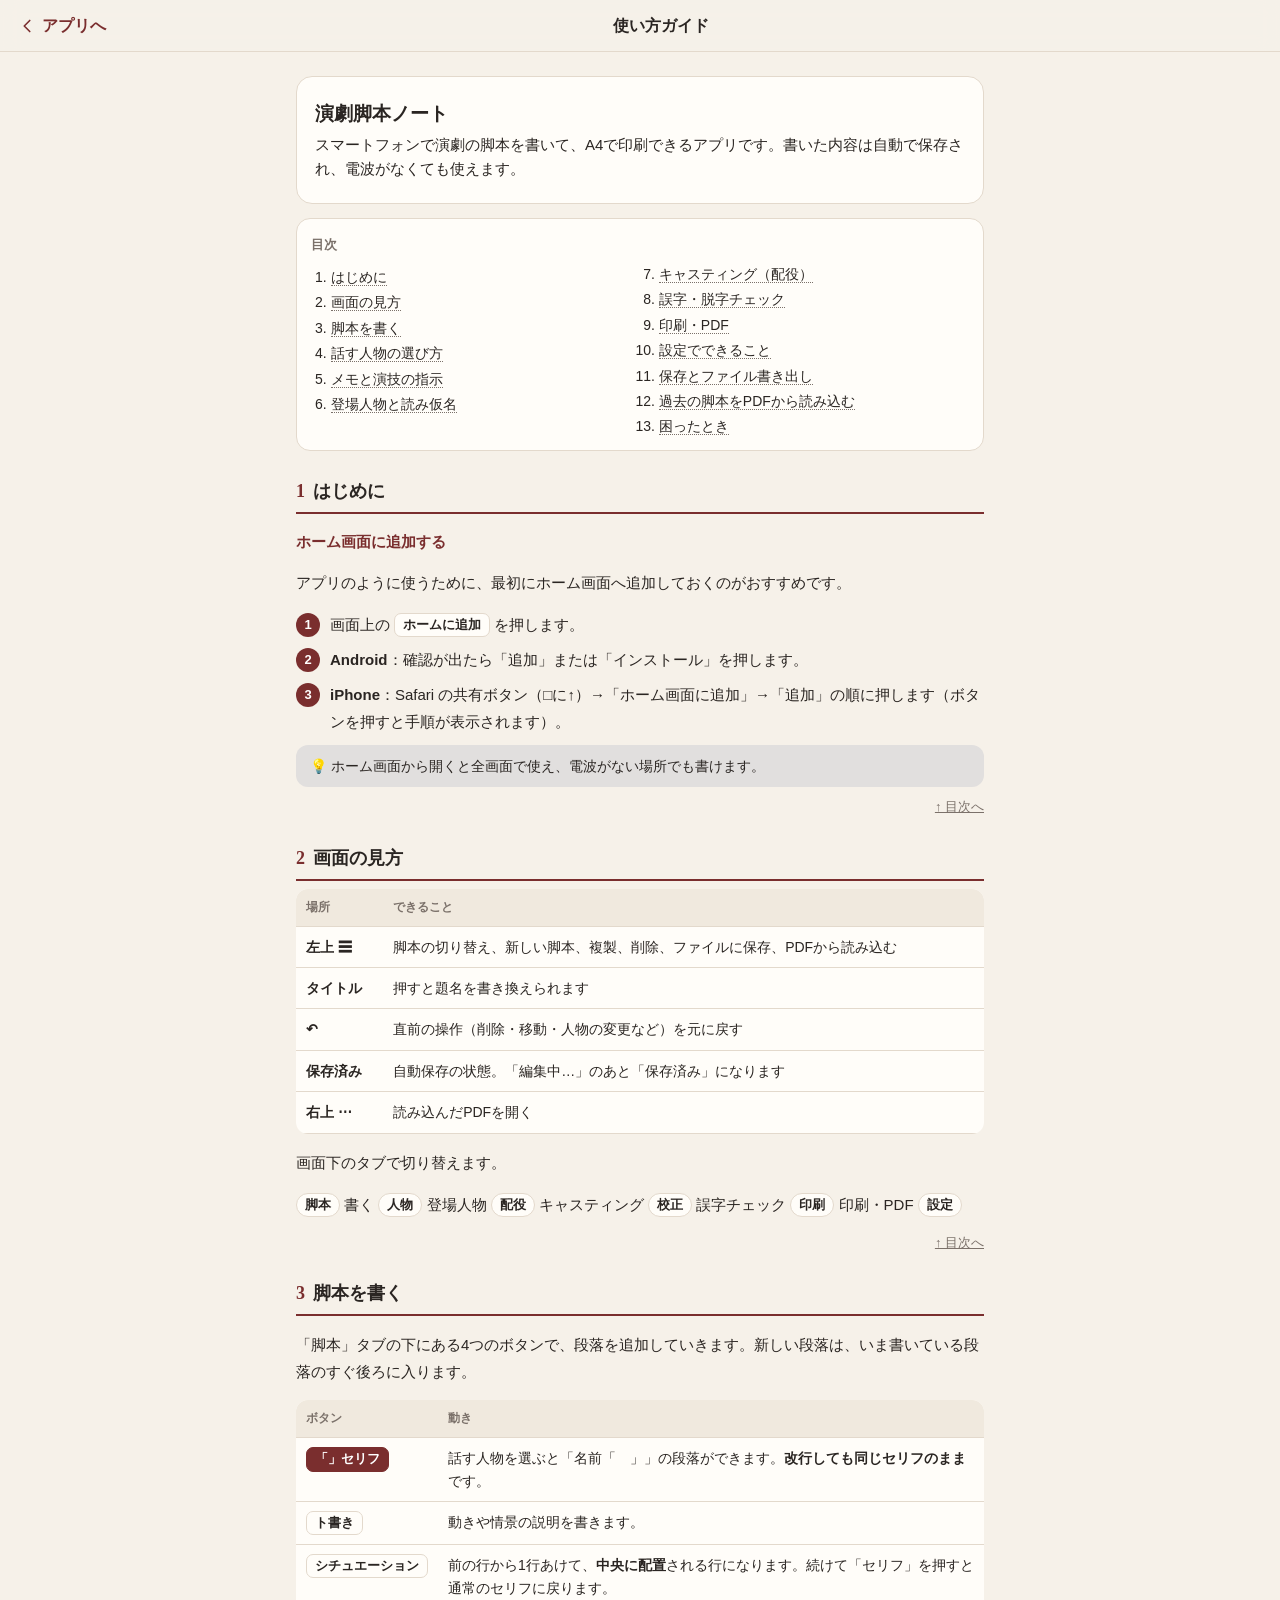
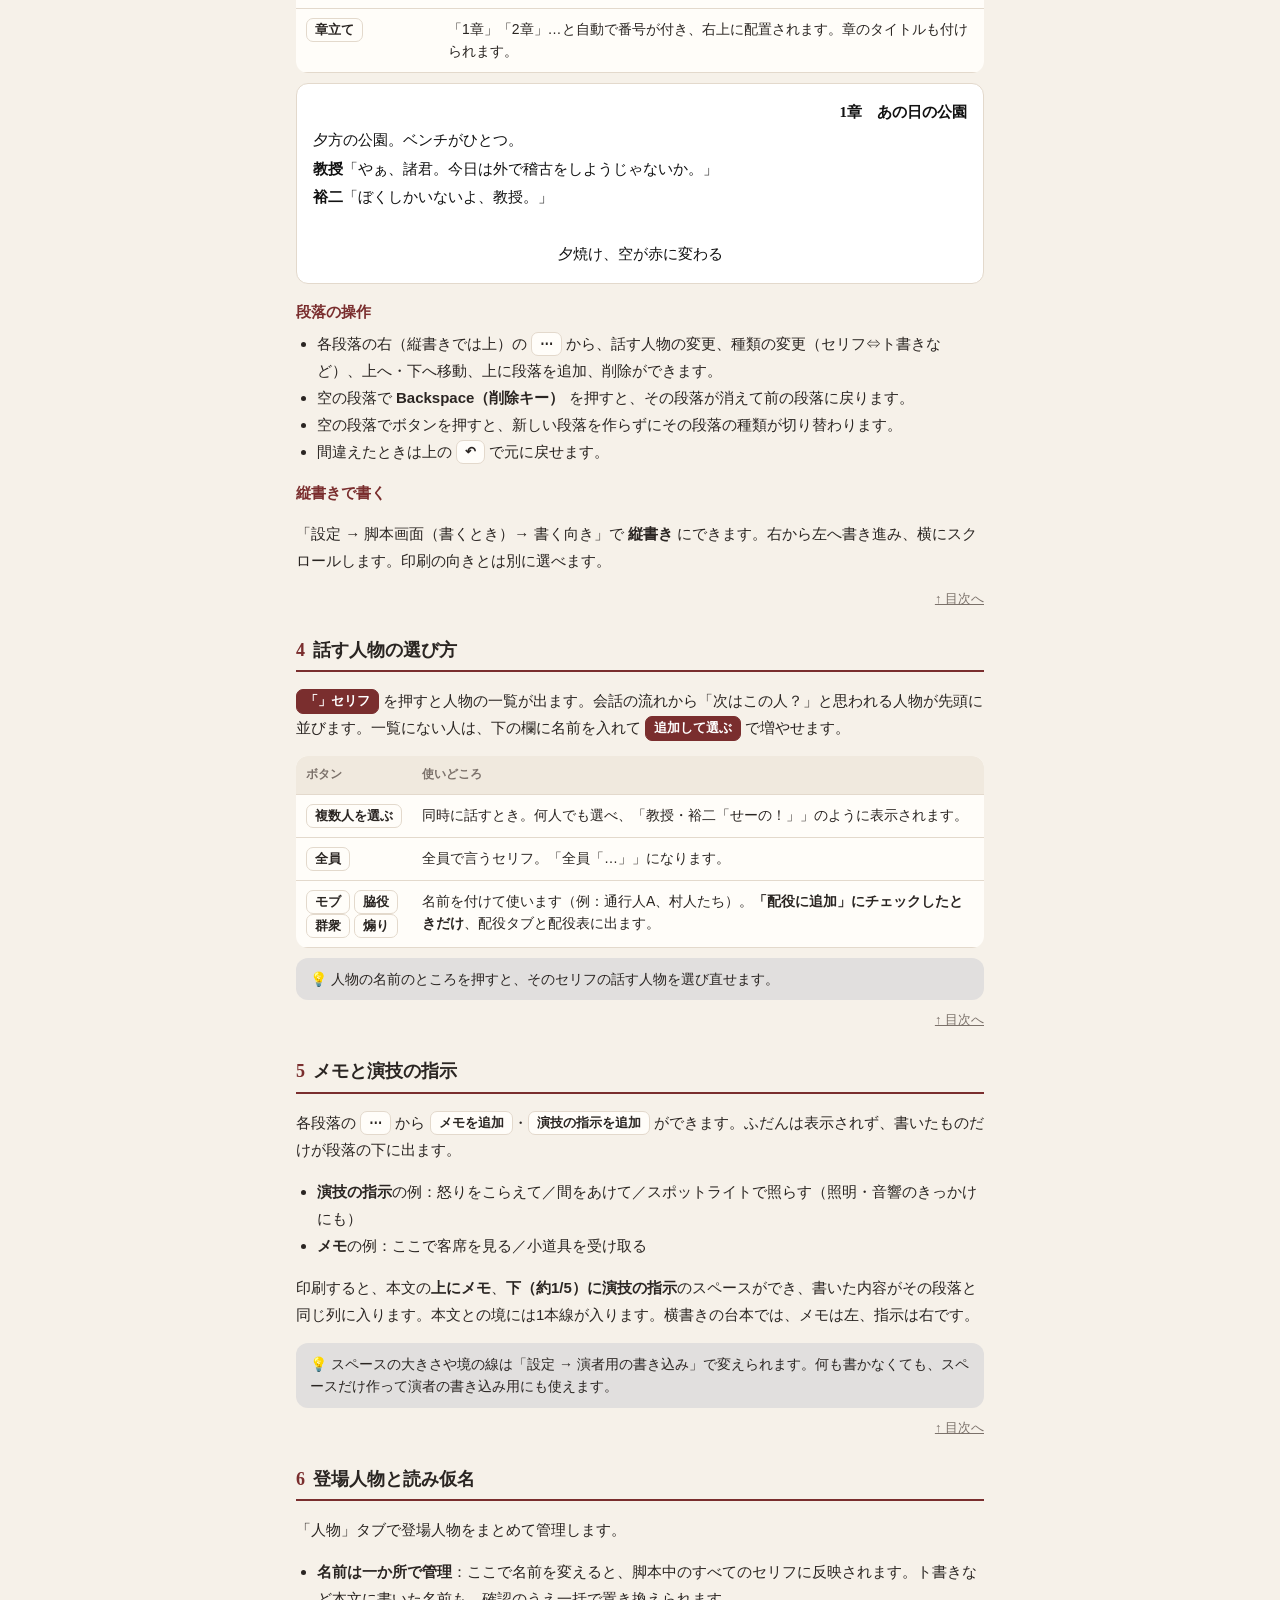
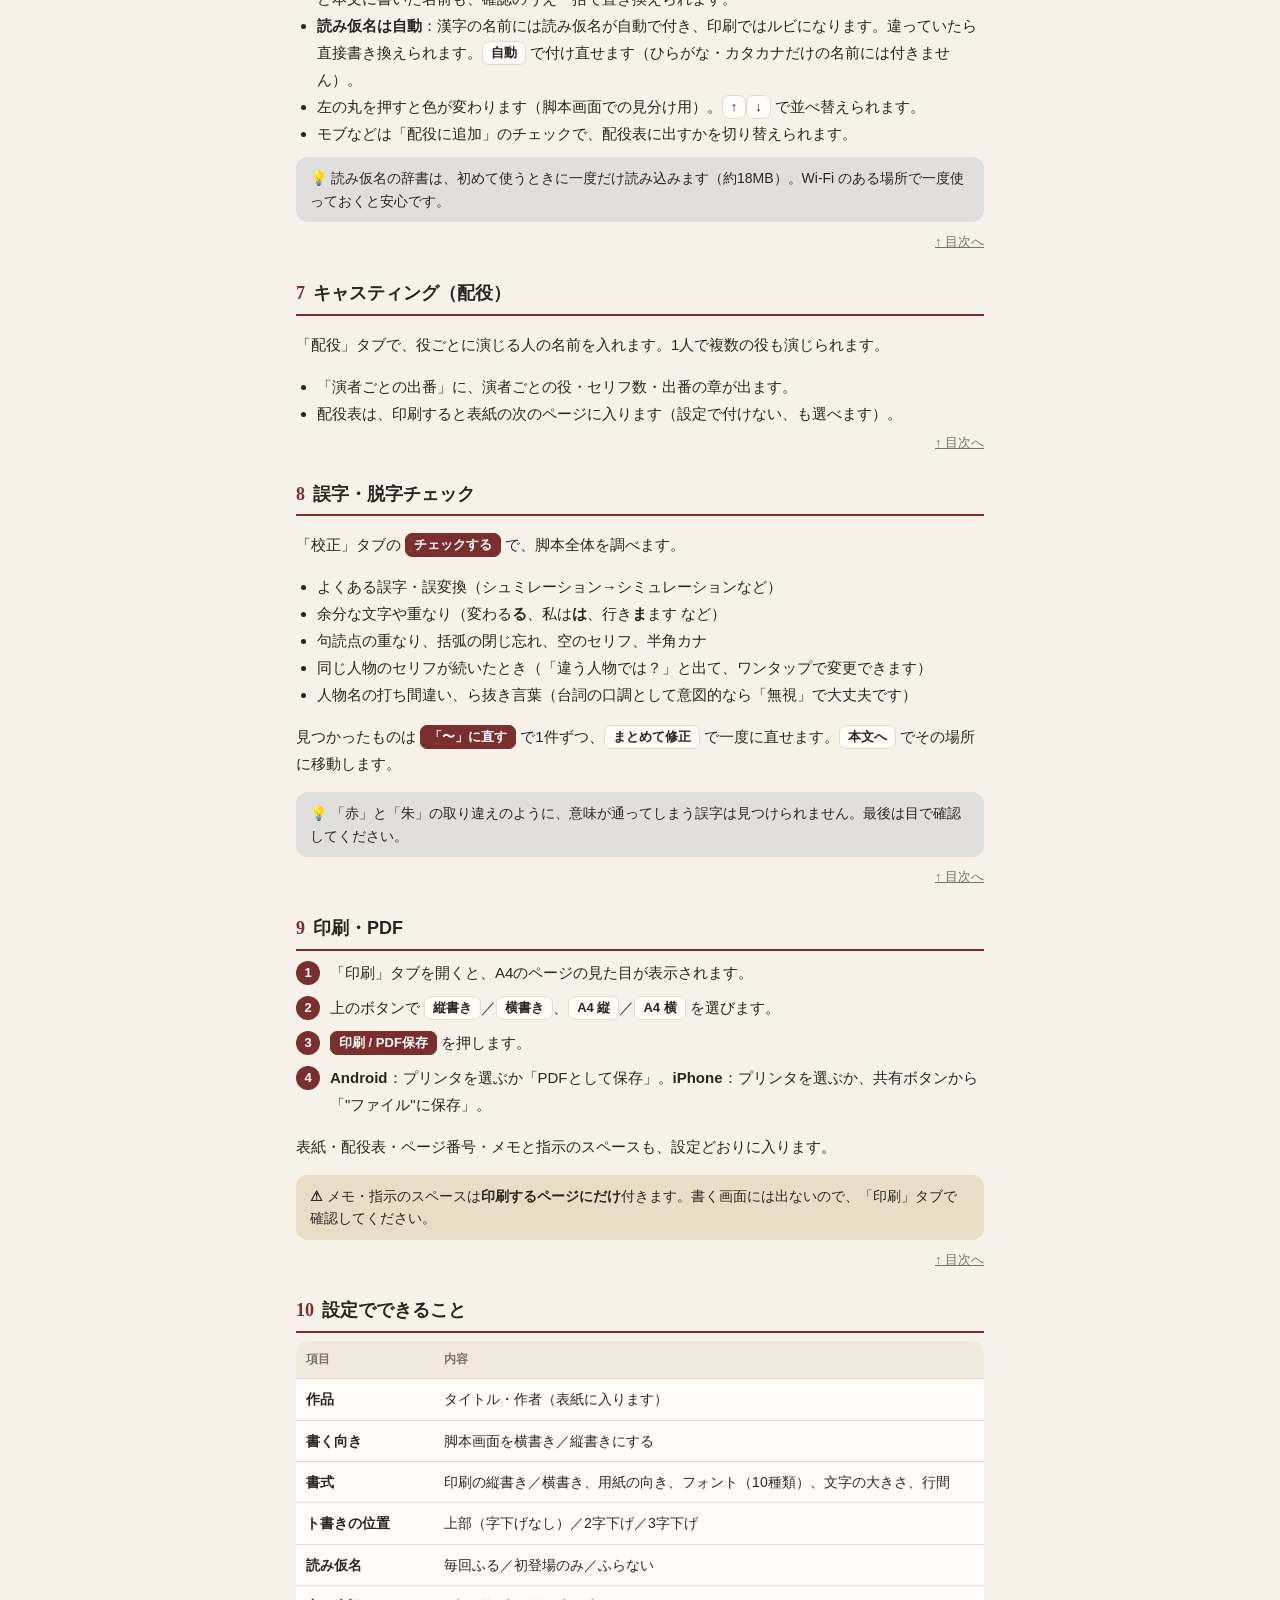
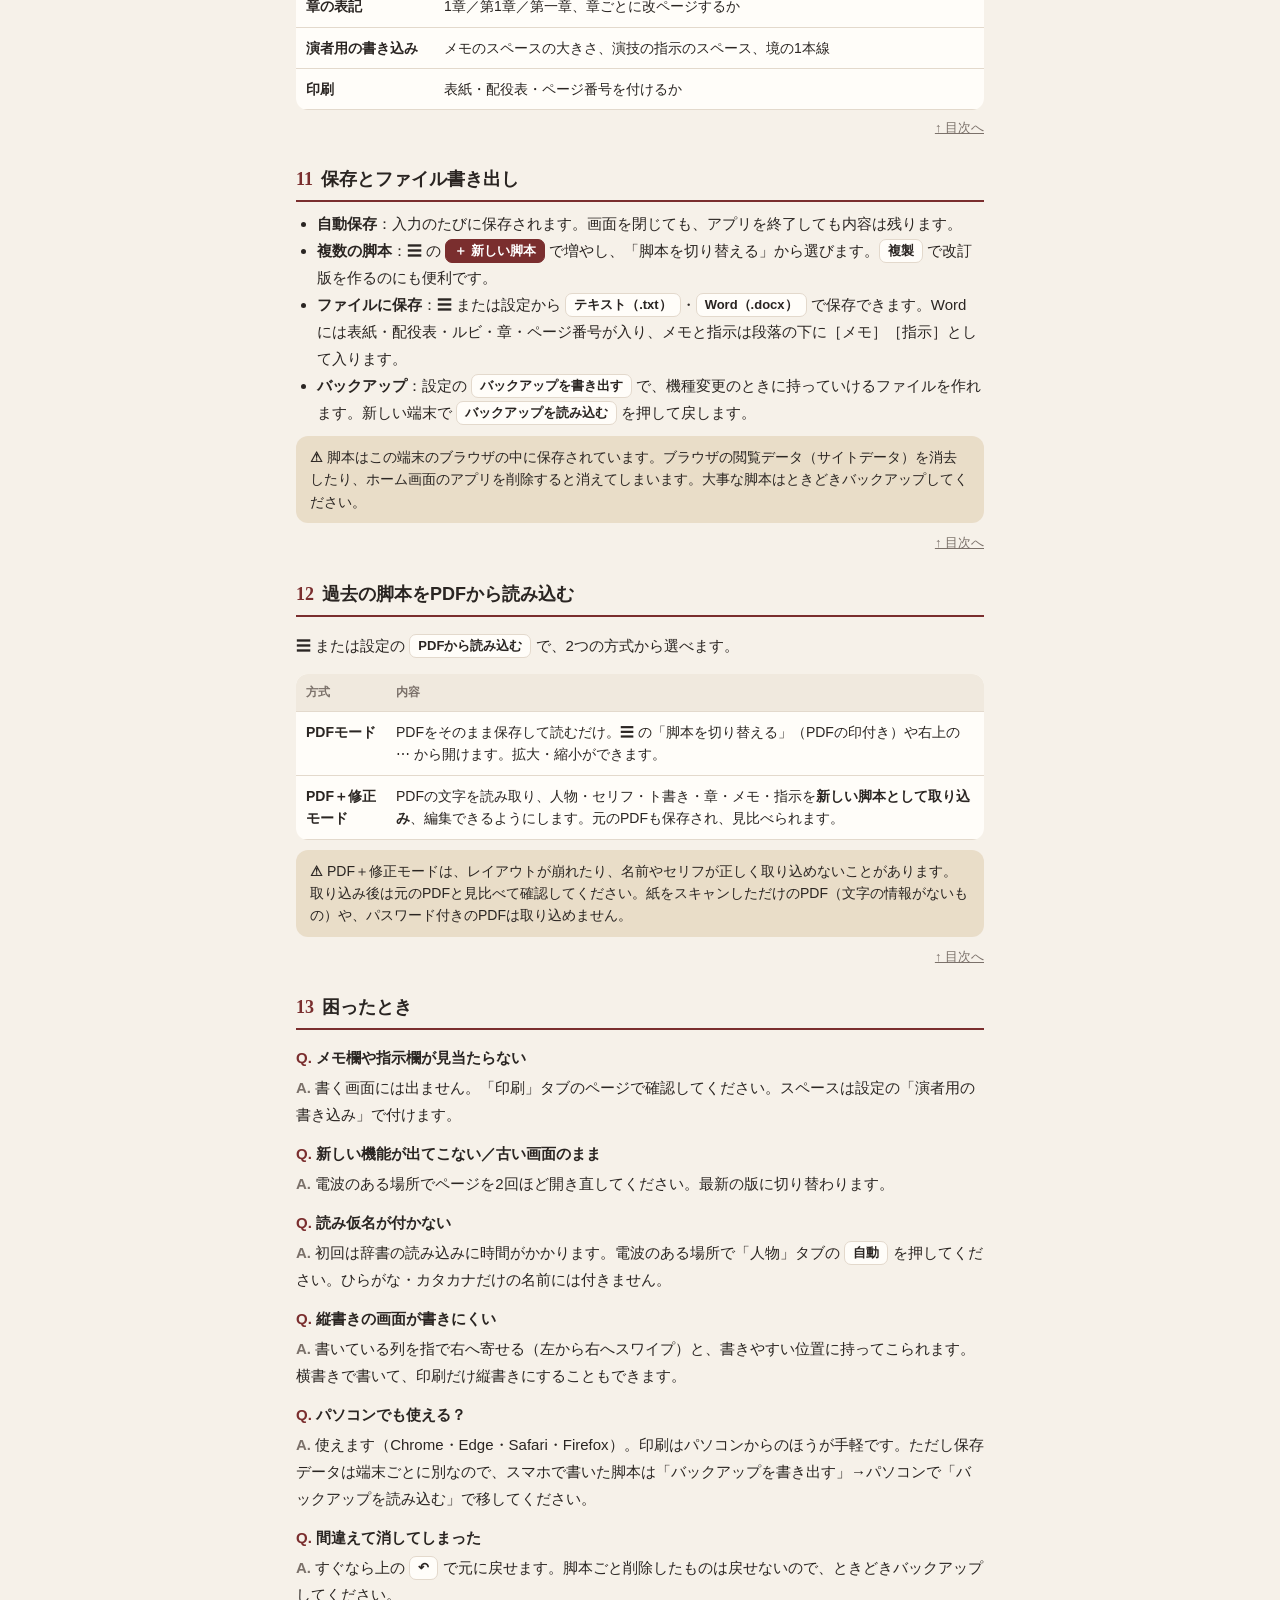
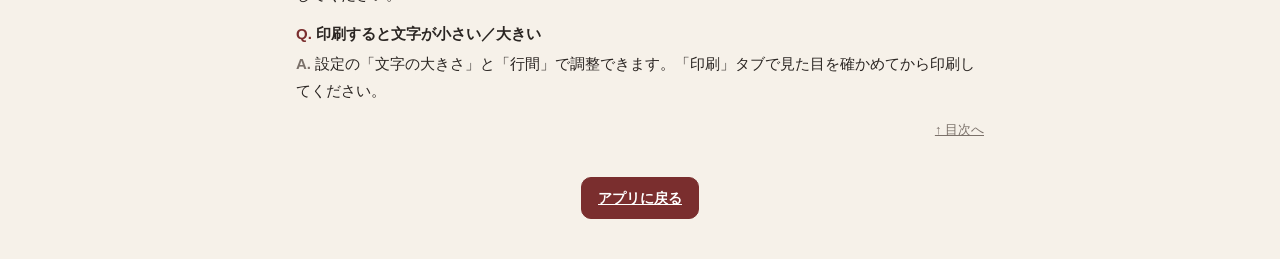
==== commit 7d659603: "Center bottom bars on wide screens; add PC usage to the guide Co-Authored-By: Claude Opus 5.5 <norep" ====
--- a/guide.html
+++ b/guide.html
@@ -287,6 +287,8 @@
         <dd>初回は辞書の読み込みに時間がかかります。電波のある場所で「人物」タブの <span class="ui">自動</span> を押してください。ひらがな・カタカナだけの名前には付きません。</dd>
         <dt>縦書きの画面が書きにくい</dt>
         <dd>書いている列を指で右へ寄せる（左から右へスワイプ）と、書きやすい位置に持ってこられます。横書きで書いて、印刷だけ縦書きにすることもできます。</dd>
+        <dt>パソコンでも使える？</dt>
+        <dd>使えます（Chrome・Edge・Safari・Firefox）。印刷はパソコンからのほうが手軽です。ただし保存データは端末ごとに別なので、スマホで書いた脚本は「バックアップを書き出す」→パソコンで「バックアップを読み込む」で移してください。</dd>
         <dt>間違えて消してしまった</dt>
         <dd>すぐなら上の <span class="ui">↶</span> で元に戻せます。脚本ごと削除したものは戻せないので、ときどきバックアップしてください。</dd>
         <dt>印刷すると文字が小さい／大きい</dt>
--- a/css/app.css
+++ b/css/app.css
@@ -295,6 +295,11 @@
 }
 .tabbar button.active { color: var(--accent); }
 .tabbar svg { width: 22px; height: 22px; }
+
+/* パソコンなど横に広い画面では、下のボタンを本文と同じ幅にそろえる */
+@media (min-width: 800px) {
+  .insertbar, .tabbar { padding-left: calc((100% - 760px) / 2); padding-right: calc((100% - 760px) / 2); }
+}
 
 /* ---------- カード ---------- */
 .add-row { display: flex; gap: 8px; }
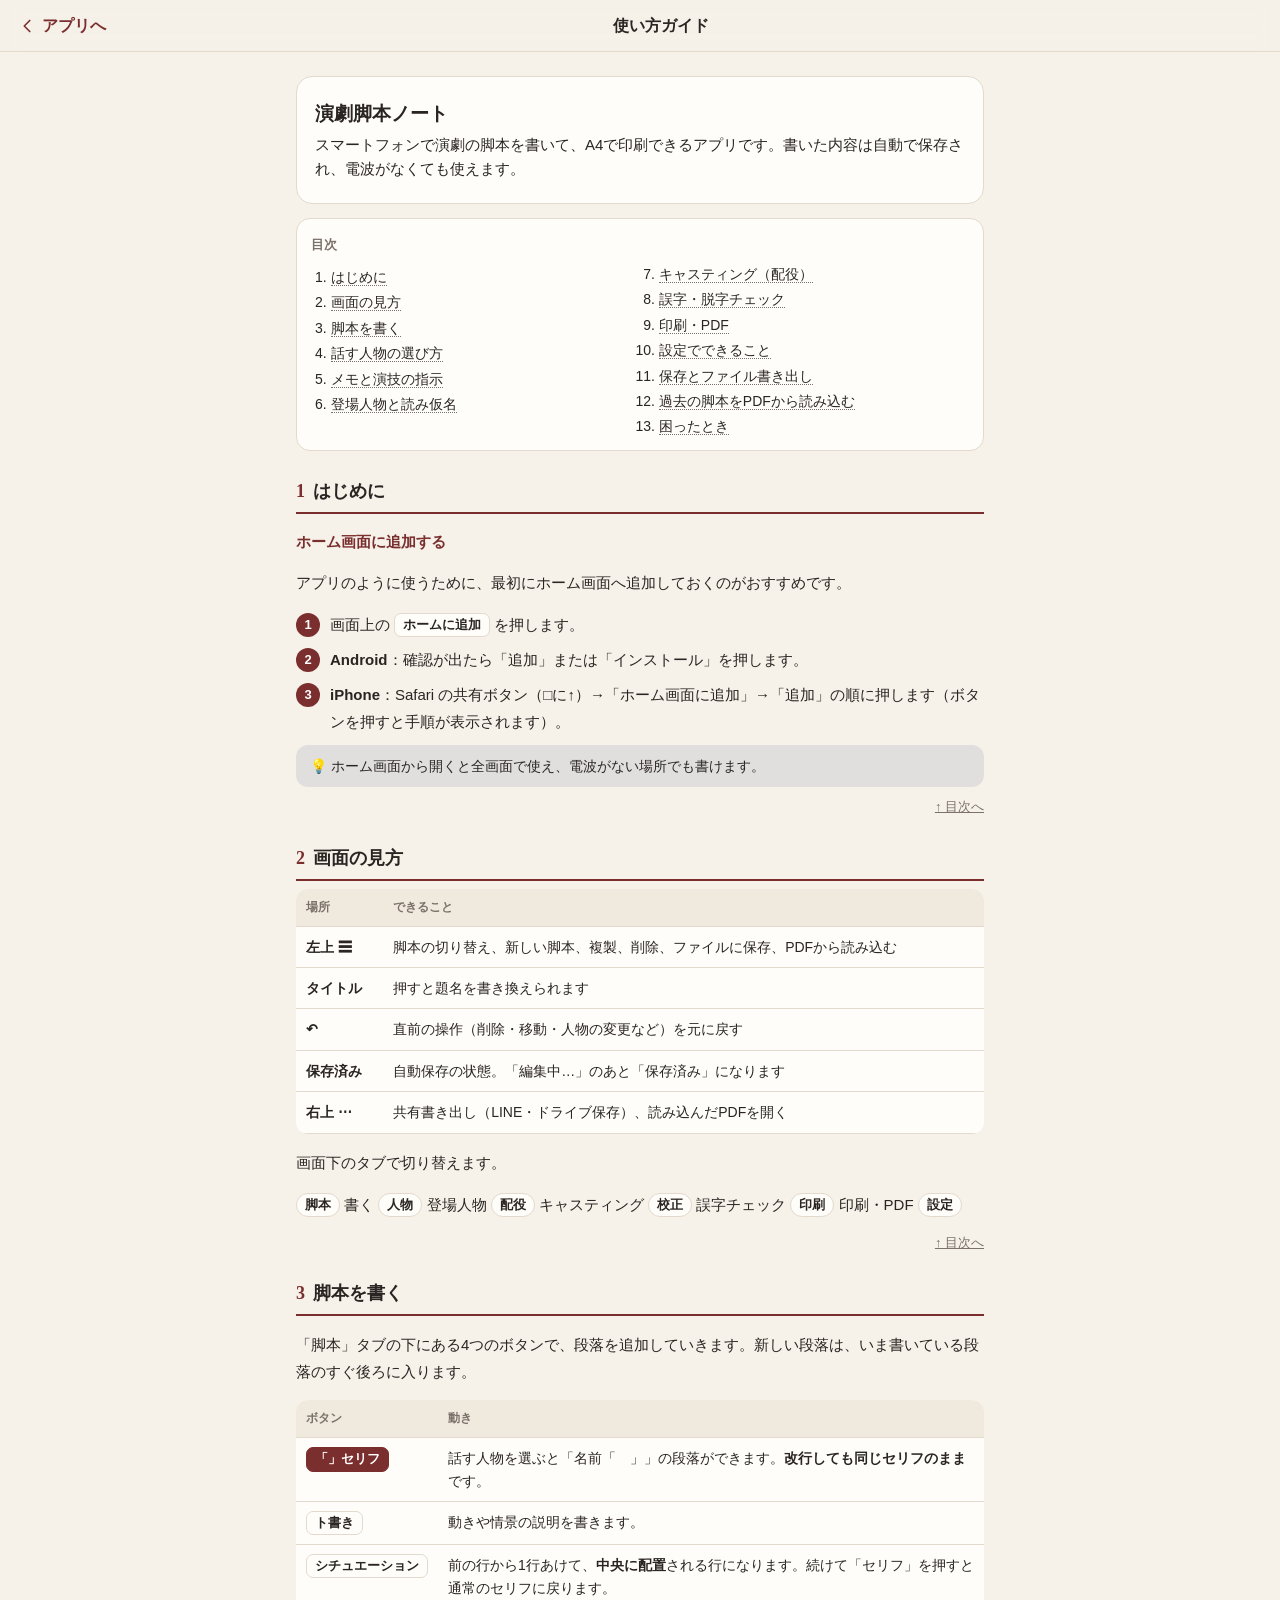
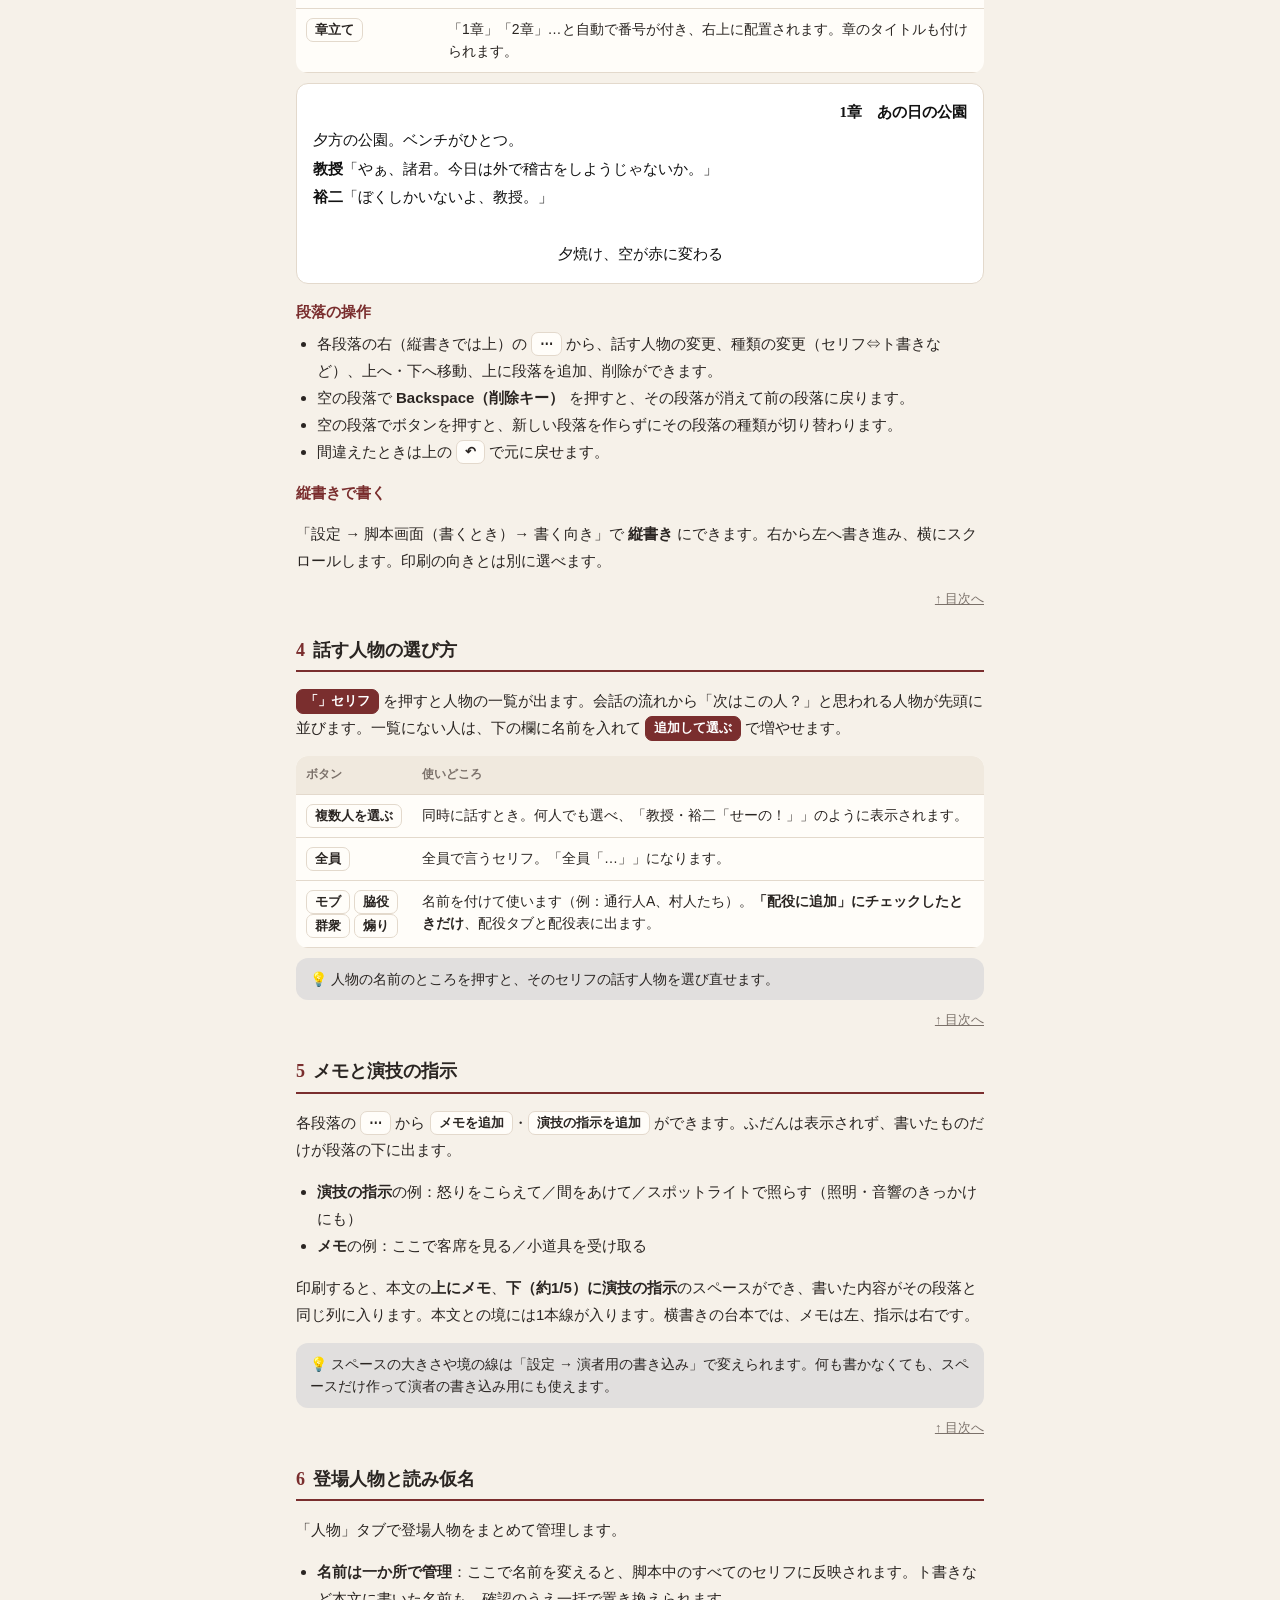
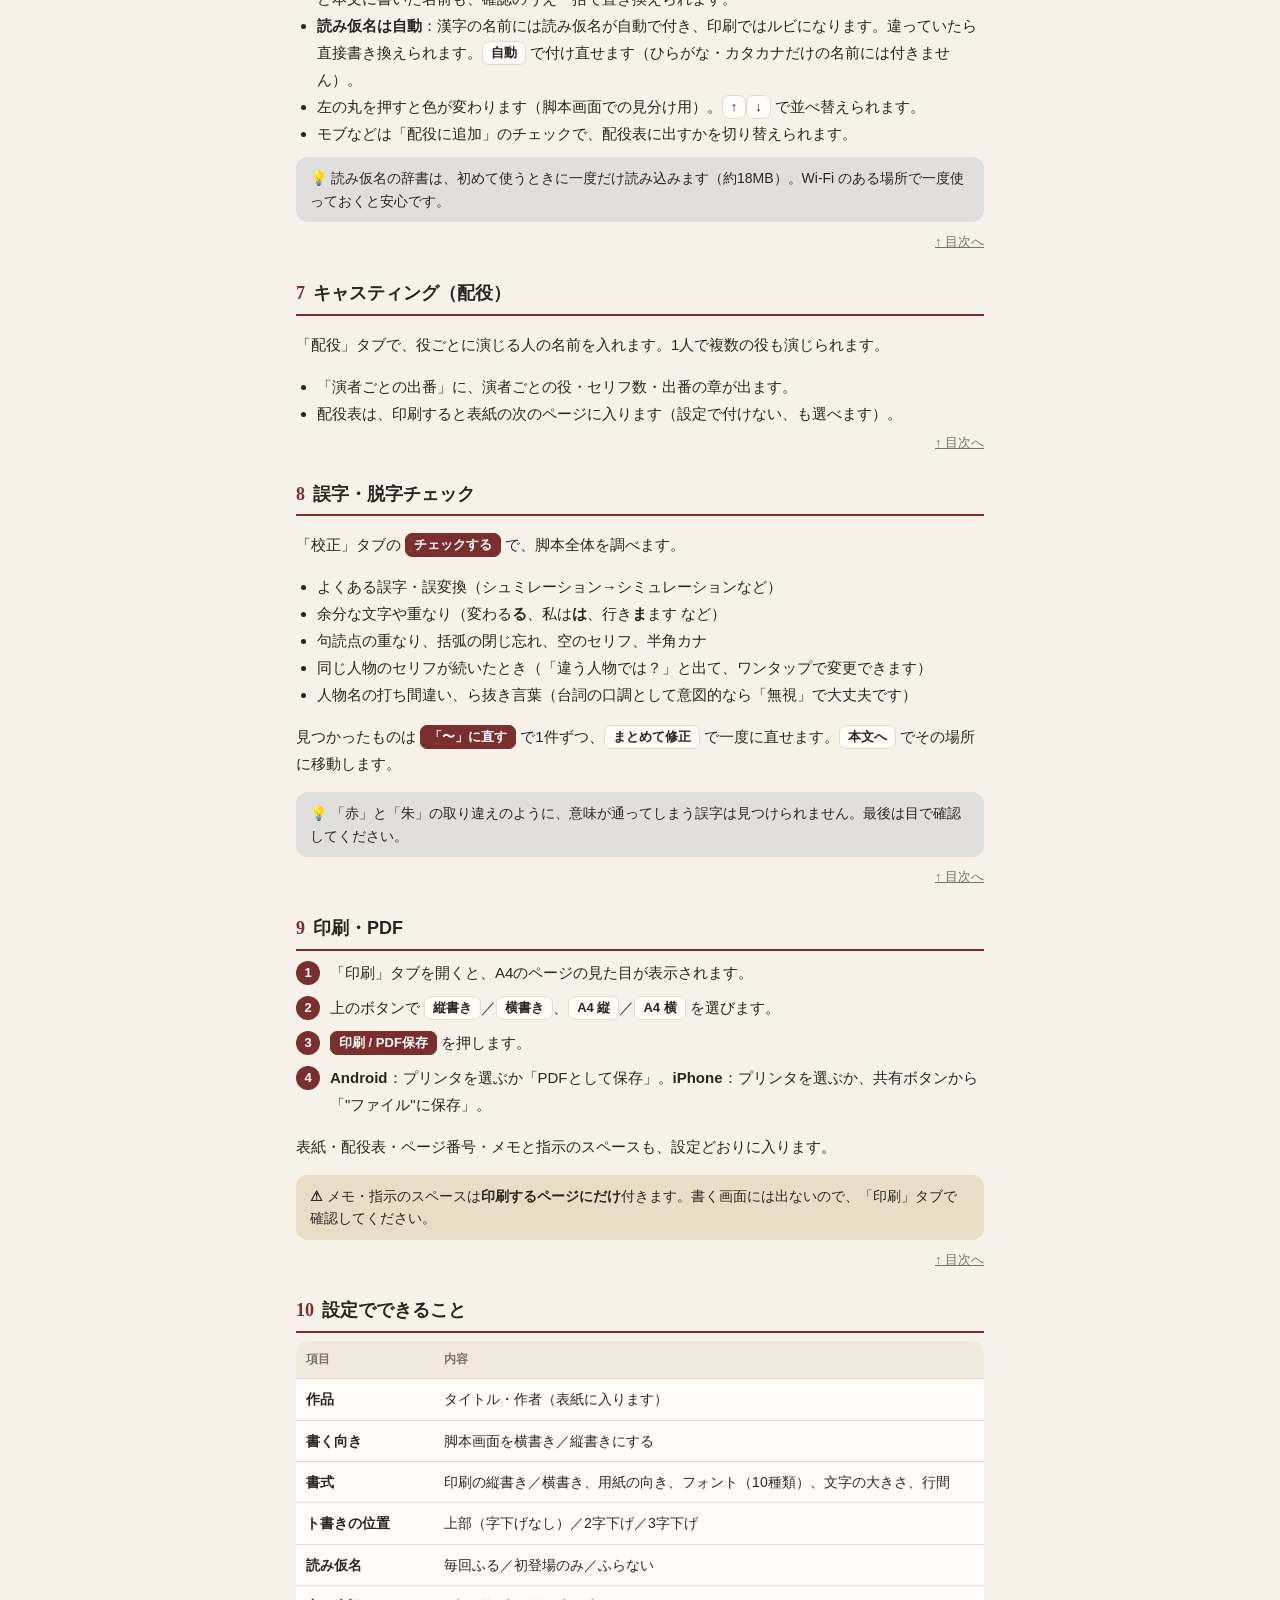
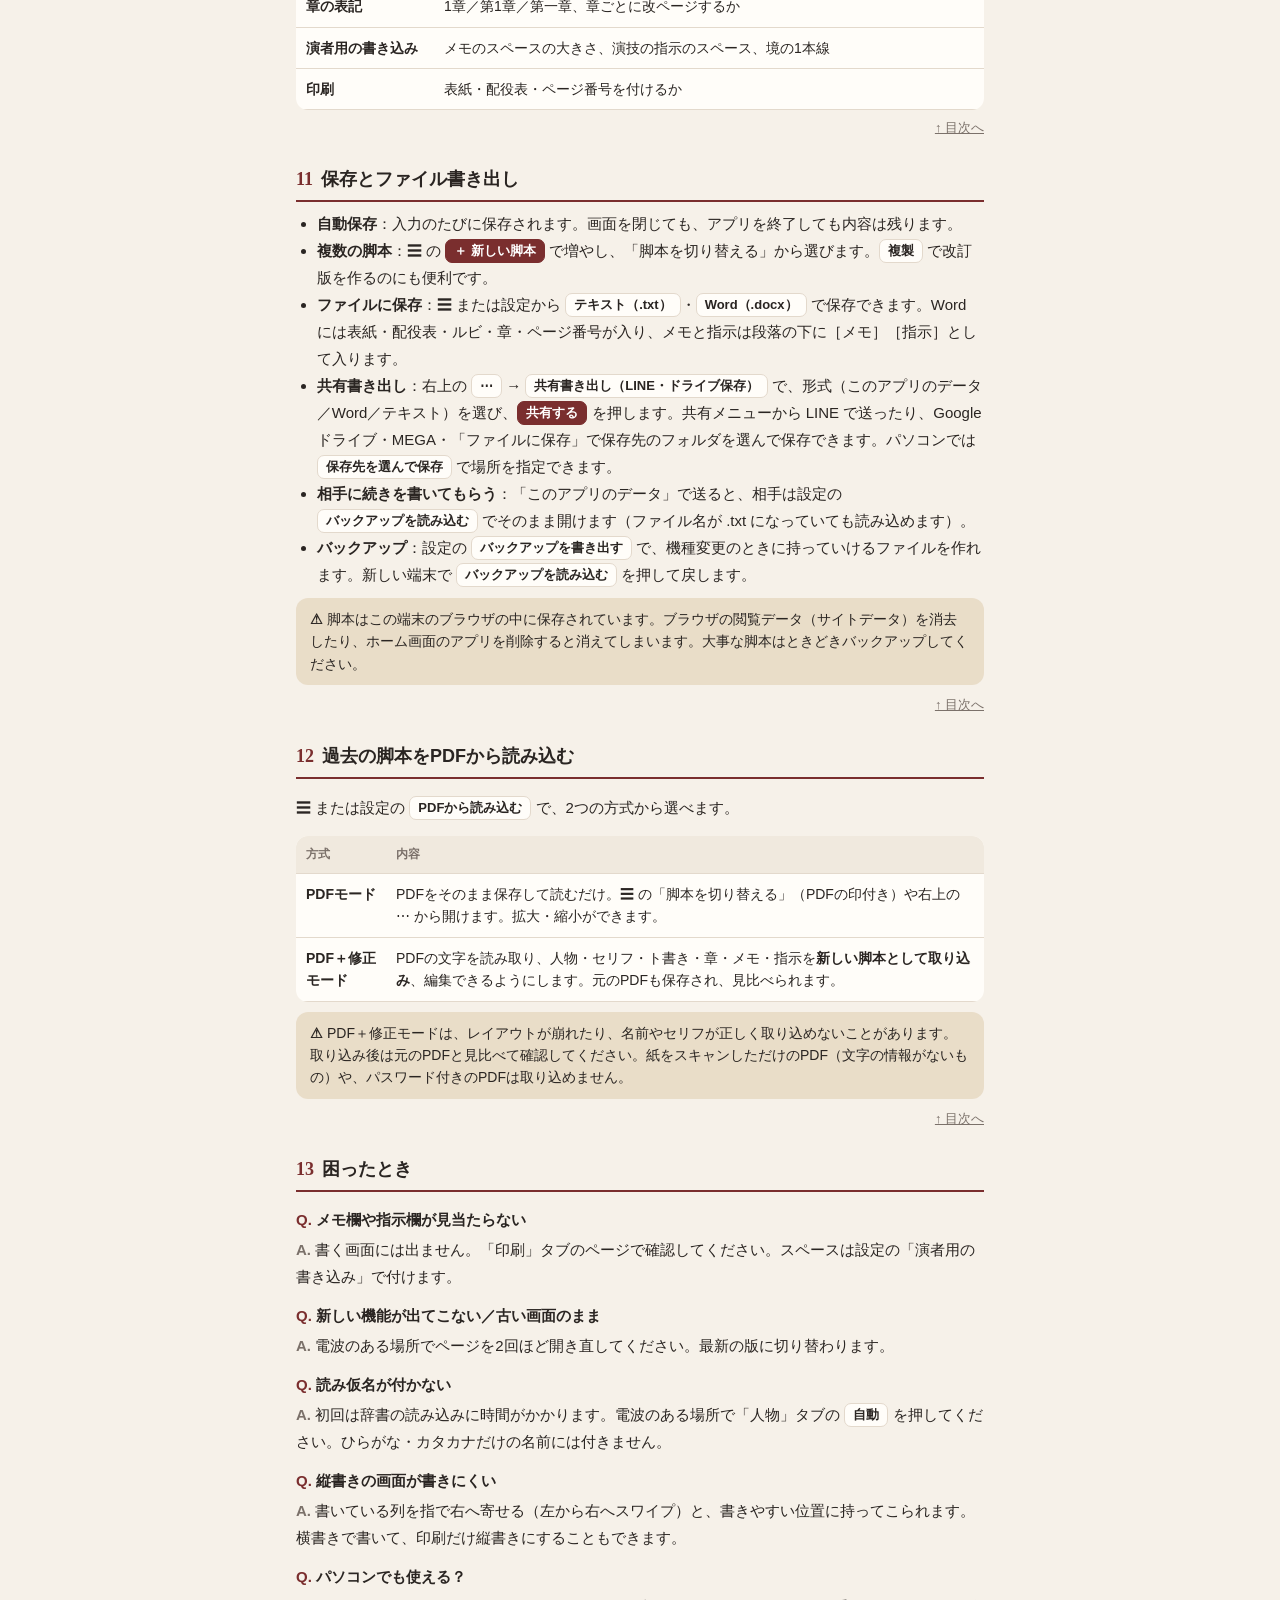
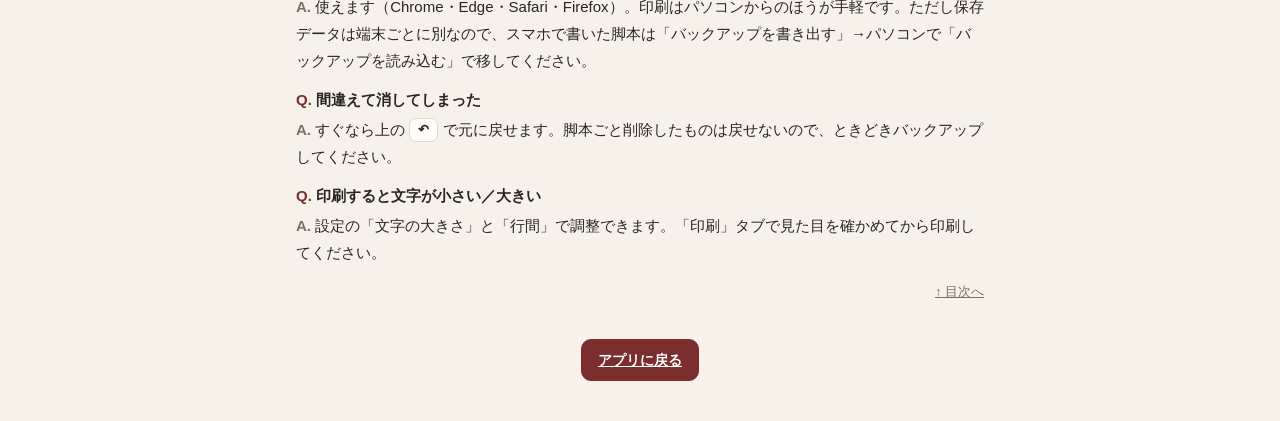
==== commit 7c5227ac: "Add 共有書き出し (share to LINE / save to Drive) in the top-right ⋯ menu The ⋯ button now opens a menu wit" ====
--- a/guide.html
+++ b/guide.html
@@ -117,7 +117,7 @@
         <tr><td>タイトル</td><td>押すと題名を書き換えられます</td></tr>
         <tr><td>↶</td><td>直前の操作（削除・移動・人物の変更など）を元に戻す</td></tr>
         <tr><td>保存済み</td><td>自動保存の状態。「編集中…」のあと「保存済み」になります</td></tr>
-        <tr><td>右上 ⋯</td><td>読み込んだPDFを開く</td></tr>
+        <tr><td>右上 ⋯</td><td>共有書き出し（LINE・ドライブ保存）、読み込んだPDFを開く</td></tr>
       </table>
       <p>画面下のタブで切り替えます。</p>
       <p>
@@ -258,6 +258,8 @@
         <li><b>自動保存</b>：入力のたびに保存されます。画面を閉じても、アプリを終了しても内容は残ります。</li>
         <li><b>複数の脚本</b>：☰ の <span class="ui primary">＋ 新しい脚本</span> で増やし、「脚本を切り替える」から選びます。<span class="ui">複製</span> で改訂版を作るのにも便利です。</li>
         <li><b>ファイルに保存</b>：☰ または設定から <span class="ui">テキスト（.txt）</span>・<span class="ui">Word（.docx）</span> で保存できます。Word には表紙・配役表・ルビ・章・ページ番号が入り、メモと指示は段落の下に［メモ］［指示］として入ります。</li>
+        <li><b>共有書き出し</b>：右上の <span class="ui">⋯</span> → <span class="ui">共有書き出し（LINE・ドライブ保存）</span> で、形式（このアプリのデータ／Word／テキスト）を選び、<span class="ui primary">共有する</span> を押します。共有メニューから LINE で送ったり、Google ドライブ・MEGA・「ファイルに保存」で保存先のフォルダを選んで保存できます。パソコンでは <span class="ui">保存先を選んで保存</span> で場所を指定できます。</li>
+        <li><b>相手に続きを書いてもらう</b>：「このアプリのデータ」で送ると、相手は設定の <span class="ui">バックアップを読み込む</span> でそのまま開けます（ファイル名が .txt になっていても読み込めます）。</li>
         <li><b>バックアップ</b>：設定の <span class="ui">バックアップを書き出す</span> で、機種変更のときに持っていけるファイルを作れます。新しい端末で <span class="ui">バックアップを読み込む</span> を押して戻します。</li>
       </ul>
       <div class="warn"><b>⚠</b>脚本はこの端末のブラウザの中に保存されています。ブラウザの閲覧データ（サイトデータ）を消去したり、ホーム画面のアプリを削除すると消えてしまいます。大事な脚本はときどきバックアップしてください。</div>
--- a/css/app.css
+++ b/css/app.css
@@ -396,6 +396,12 @@
 .mode-card b { display: block; font-size: 16px; margin-bottom: 4px; }
 .mode-card span { display: block; font-size: 13px; color: var(--muted); }
 .mode-card .warn { color: var(--warn); margin-top: 6px; }
+.share-card { border-color: var(--accent); background: var(--accent-soft); }
+.format-list { display: flex; flex-direction: column; gap: 6px; margin: 6px 0 10px; }
+.format-row { display: flex; gap: 10px; align-items: flex-start; padding: 10px 12px; border: 1px solid var(--line); border-radius: 12px; background: var(--bg); }
+.format-row input { width: 20px; height: 20px; margin-top: 2px; accent-color: var(--accent); flex: none; }
+.format-row b { display: block; font-size: 15px; }
+.format-row small { display: block; font-size: 12px; color: var(--muted); line-height: 1.5; }
 .warn-box { padding: 12px 14px; border-radius: 12px; background: color-mix(in srgb, var(--warn) 14%, transparent); color: var(--text); font-size: 14px; margin: 8px 0 12px; }
 .result-list { margin: 6px 0 12px; padding-left: 1.2em; font-size: 14px; }
 .progress { height: 6px; border-radius: 3px; background: var(--surface-2); overflow: hidden; margin: 12px 0; }
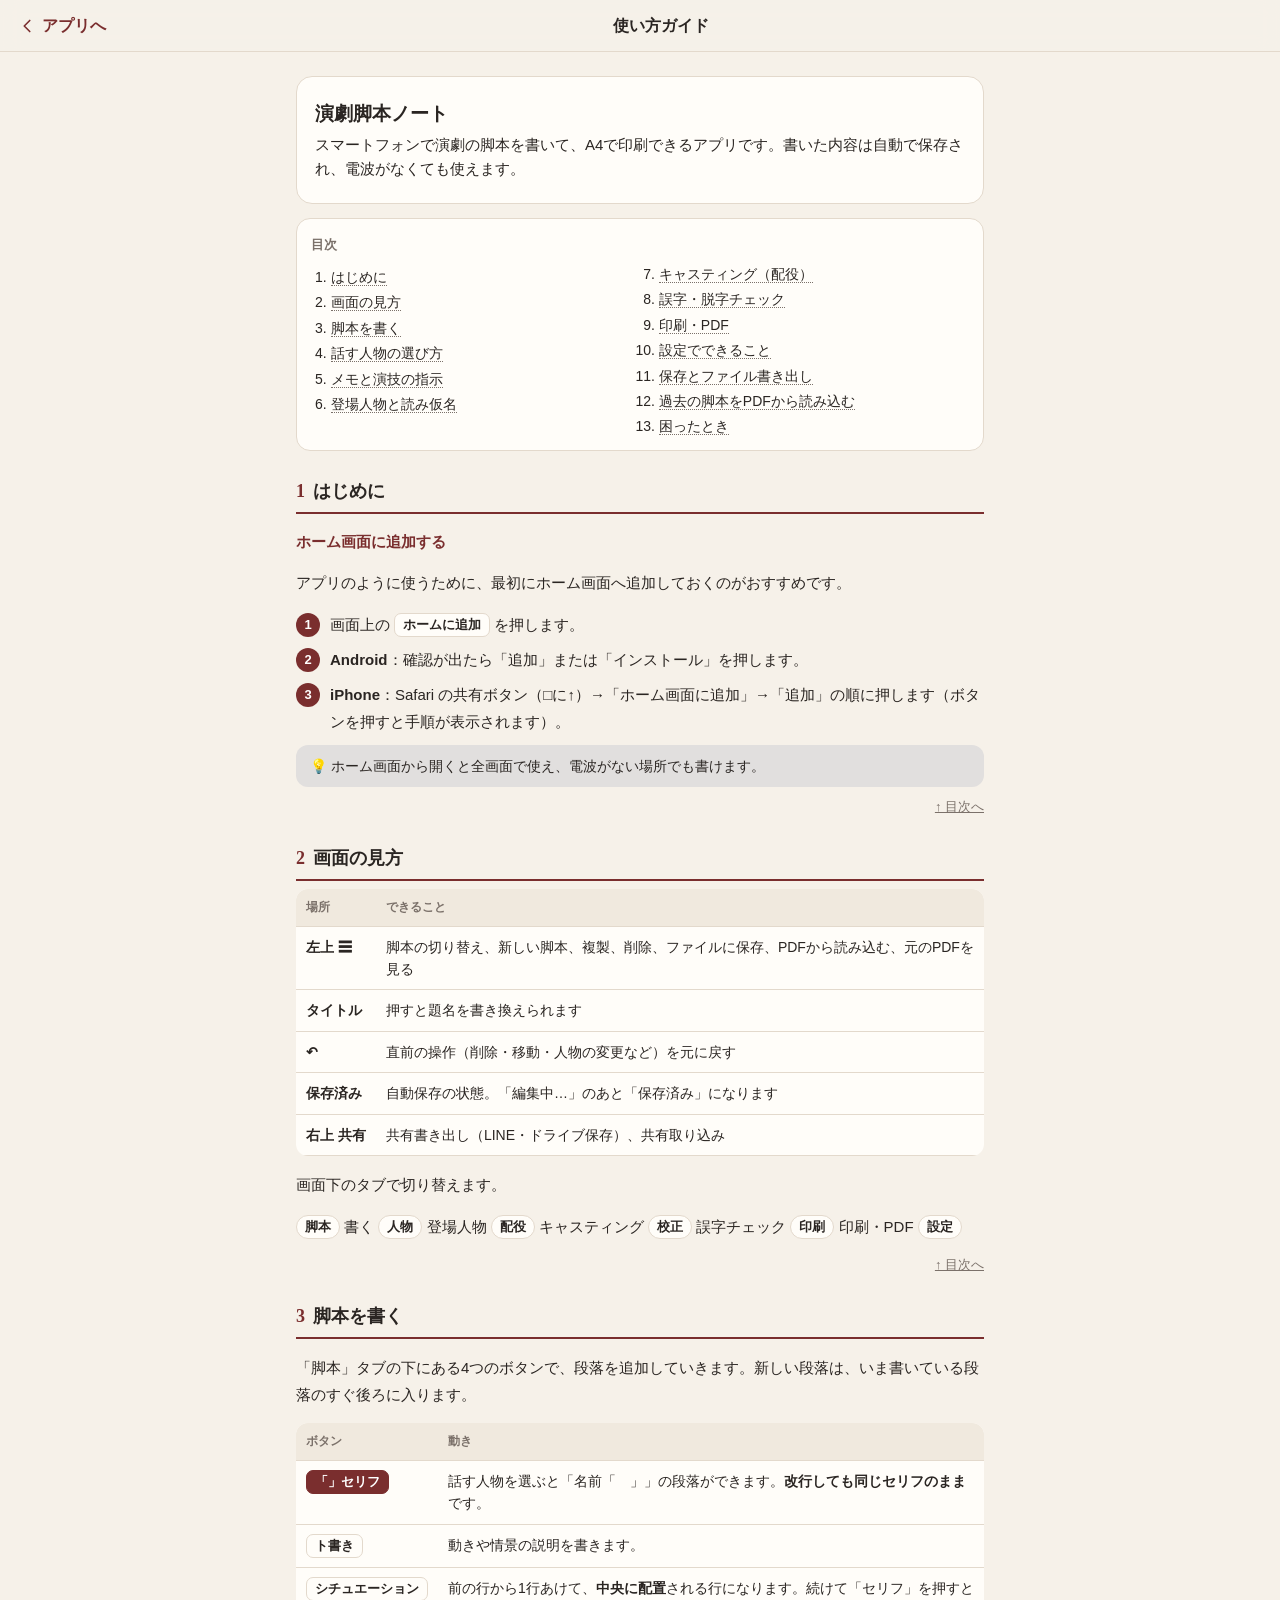
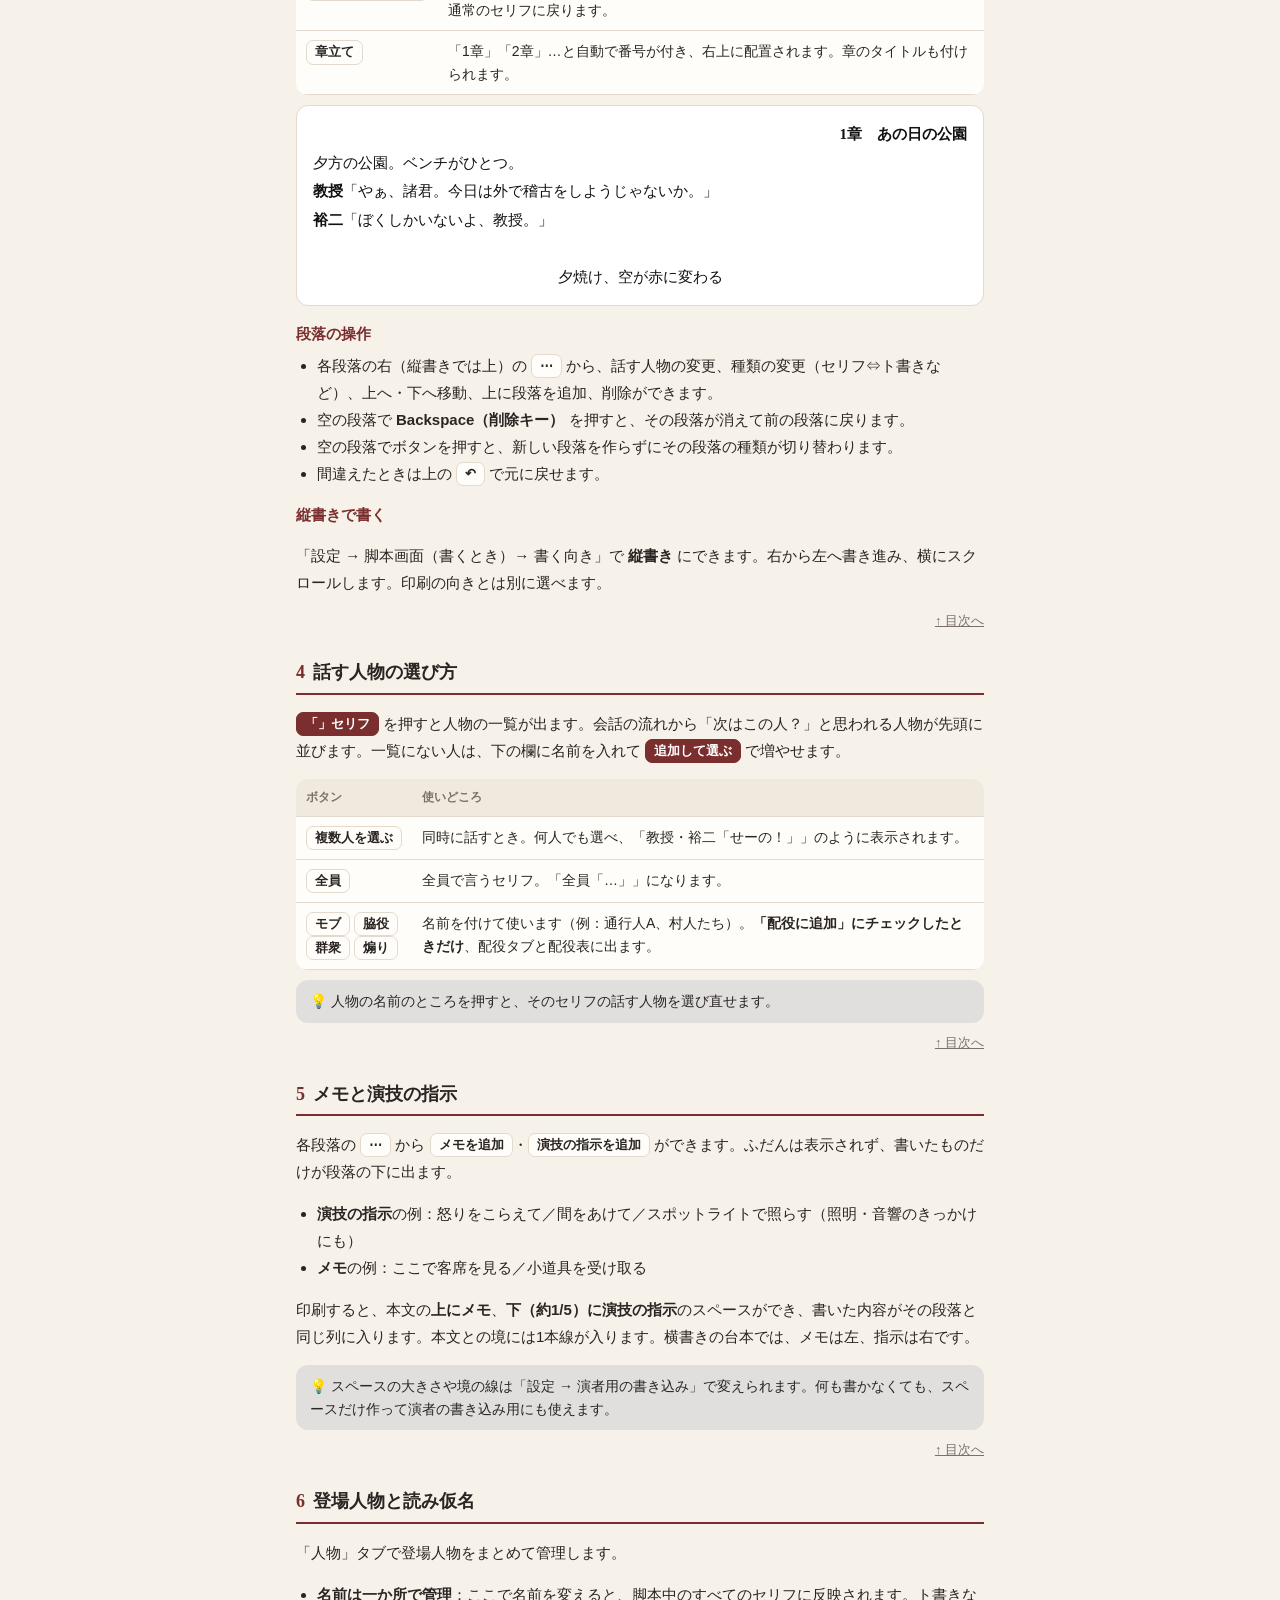
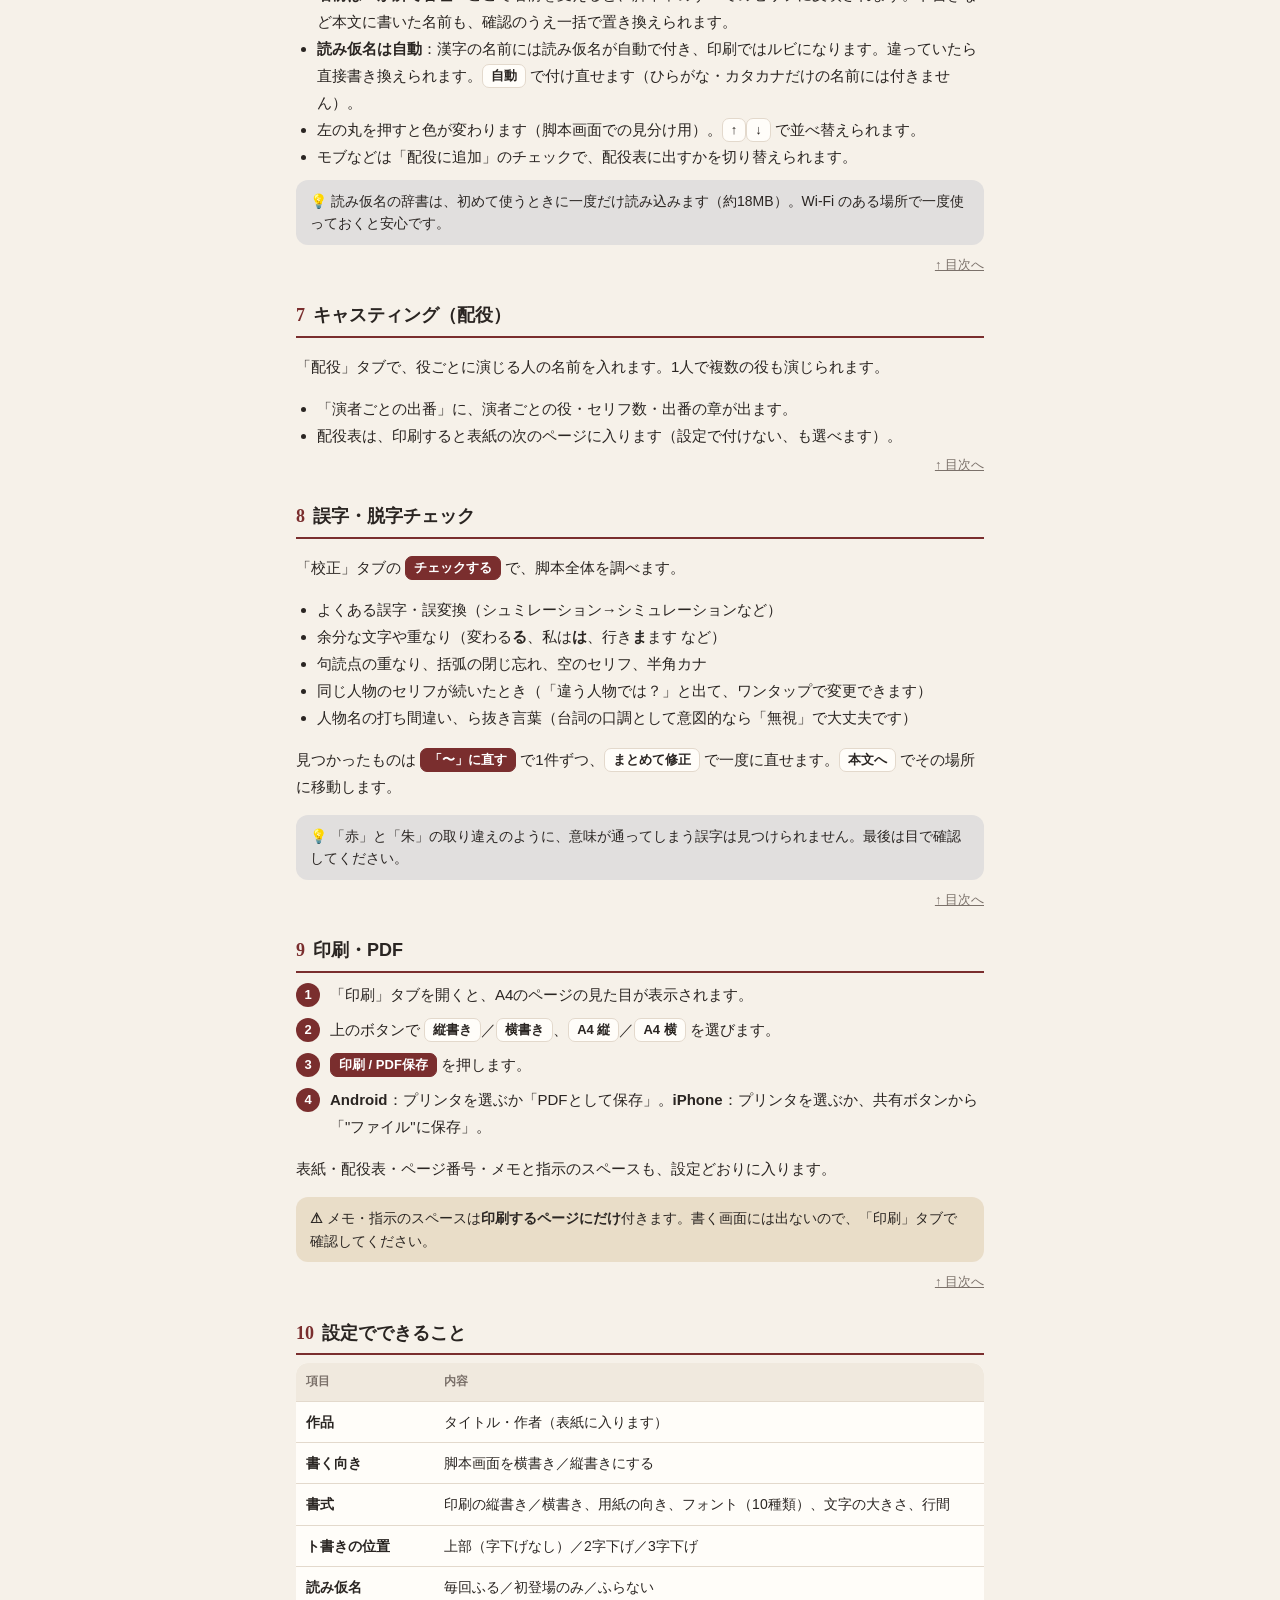
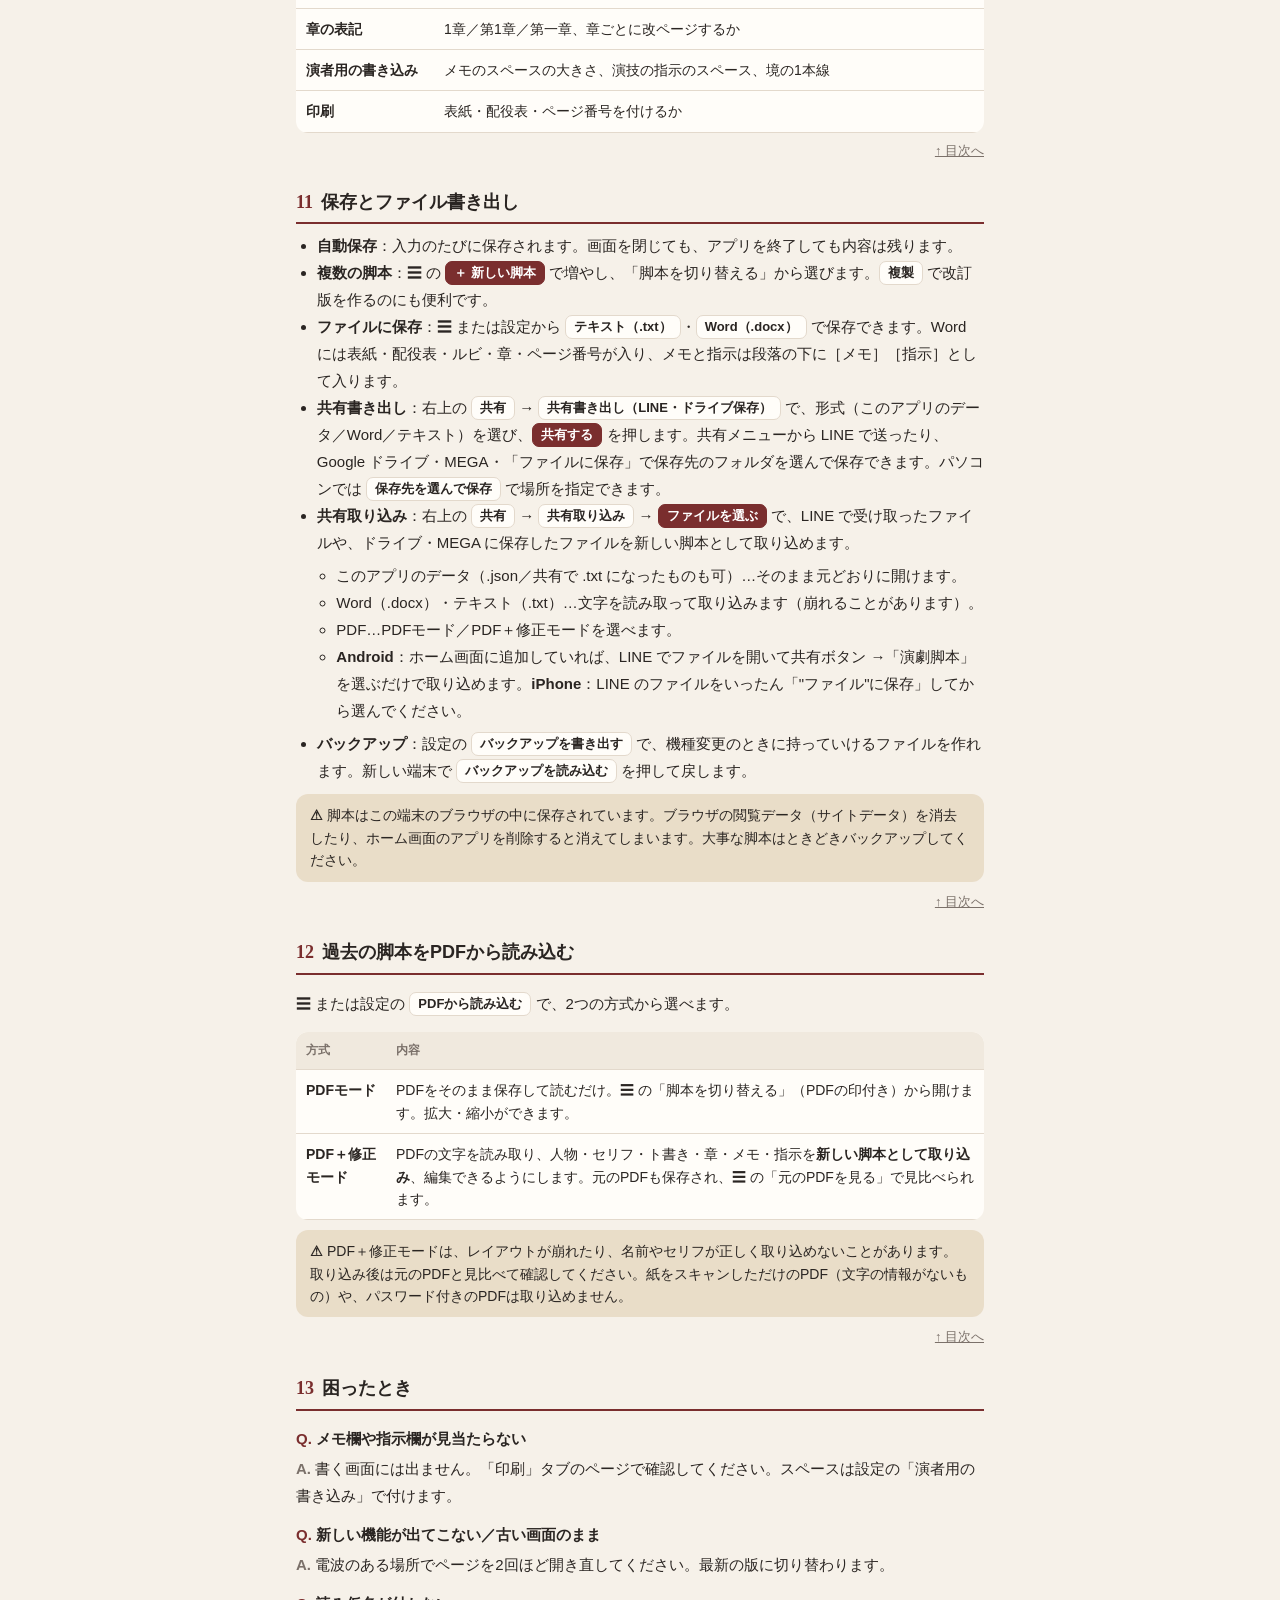
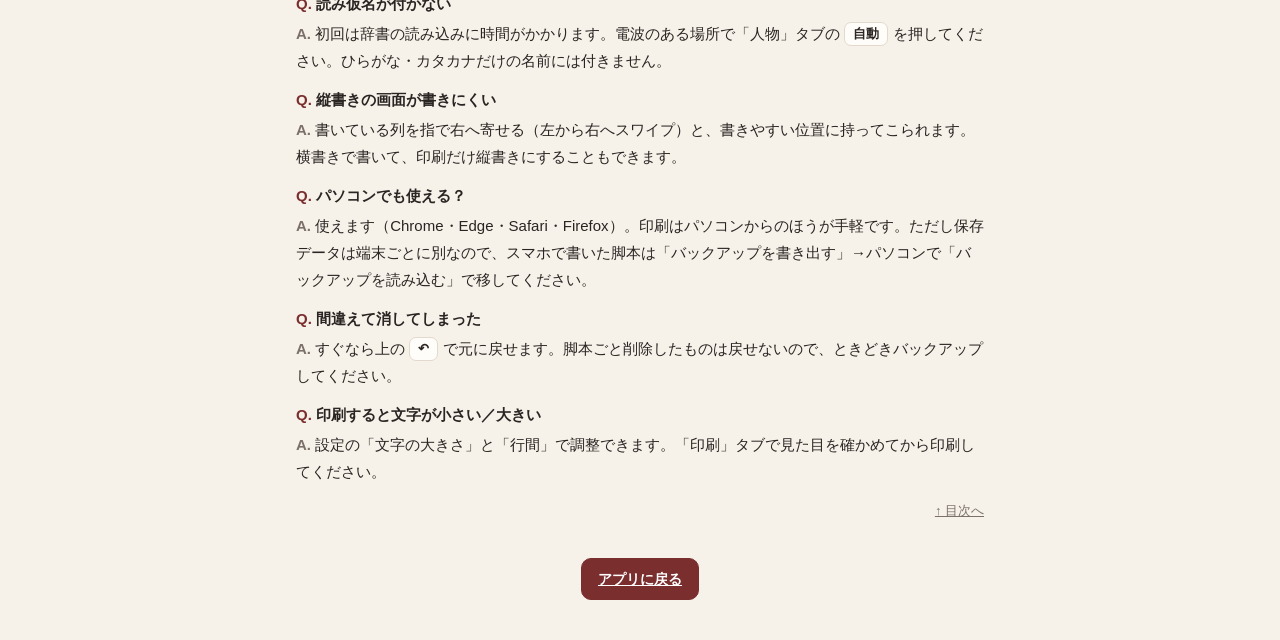
==== commit 35423df4: "Turn the top-right button into 共有 with export and 共有取り込み - The top-right button is now 共有 (share): 共" ====
--- a/guide.html
+++ b/guide.html
@@ -113,11 +113,11 @@
       <h2><span class="num">2</span>画面の見方</h2>
       <table class="g-t">
         <tr><th>場所</th><th>できること</th></tr>
-        <tr><td>左上 ☰</td><td>脚本の切り替え、新しい脚本、複製、削除、ファイルに保存、PDFから読み込む</td></tr>
+        <tr><td>左上 ☰</td><td>脚本の切り替え、新しい脚本、複製、削除、ファイルに保存、PDFから読み込む、元のPDFを見る</td></tr>
         <tr><td>タイトル</td><td>押すと題名を書き換えられます</td></tr>
         <tr><td>↶</td><td>直前の操作（削除・移動・人物の変更など）を元に戻す</td></tr>
         <tr><td>保存済み</td><td>自動保存の状態。「編集中…」のあと「保存済み」になります</td></tr>
-        <tr><td>右上 ⋯</td><td>共有書き出し（LINE・ドライブ保存）、読み込んだPDFを開く</td></tr>
+        <tr><td>右上 共有</td><td>共有書き出し（LINE・ドライブ保存）、共有取り込み</td></tr>
       </table>
       <p>画面下のタブで切り替えます。</p>
       <p>
@@ -258,8 +258,15 @@
         <li><b>自動保存</b>：入力のたびに保存されます。画面を閉じても、アプリを終了しても内容は残ります。</li>
         <li><b>複数の脚本</b>：☰ の <span class="ui primary">＋ 新しい脚本</span> で増やし、「脚本を切り替える」から選びます。<span class="ui">複製</span> で改訂版を作るのにも便利です。</li>
         <li><b>ファイルに保存</b>：☰ または設定から <span class="ui">テキスト（.txt）</span>・<span class="ui">Word（.docx）</span> で保存できます。Word には表紙・配役表・ルビ・章・ページ番号が入り、メモと指示は段落の下に［メモ］［指示］として入ります。</li>
-        <li><b>共有書き出し</b>：右上の <span class="ui">⋯</span> → <span class="ui">共有書き出し（LINE・ドライブ保存）</span> で、形式（このアプリのデータ／Word／テキスト）を選び、<span class="ui primary">共有する</span> を押します。共有メニューから LINE で送ったり、Google ドライブ・MEGA・「ファイルに保存」で保存先のフォルダを選んで保存できます。パソコンでは <span class="ui">保存先を選んで保存</span> で場所を指定できます。</li>
-        <li><b>相手に続きを書いてもらう</b>：「このアプリのデータ」で送ると、相手は設定の <span class="ui">バックアップを読み込む</span> でそのまま開けます（ファイル名が .txt になっていても読み込めます）。</li>
+        <li><b>共有書き出し</b>：右上の <span class="ui">共有</span> → <span class="ui">共有書き出し（LINE・ドライブ保存）</span> で、形式（このアプリのデータ／Word／テキスト）を選び、<span class="ui primary">共有する</span> を押します。共有メニューから LINE で送ったり、Google ドライブ・MEGA・「ファイルに保存」で保存先のフォルダを選んで保存できます。パソコンでは <span class="ui">保存先を選んで保存</span> で場所を指定できます。</li>
+        <li><b>共有取り込み</b>：右上の <span class="ui">共有</span> → <span class="ui">共有取り込み</span> → <span class="ui primary">ファイルを選ぶ</span> で、LINE で受け取ったファイルや、ドライブ・MEGA に保存したファイルを新しい脚本として取り込めます。
+          <ul>
+            <li>このアプリのデータ（.json／共有で .txt になったものも可）…そのまま元どおりに開けます。</li>
+            <li>Word（.docx）・テキスト（.txt）…文字を読み取って取り込みます（崩れることがあります）。</li>
+            <li>PDF…PDFモード／PDF＋修正モードを選べます。</li>
+            <li><b>Android</b>：ホーム画面に追加していれば、LINE でファイルを開いて共有ボタン →「演劇脚本」を選ぶだけで取り込めます。<b>iPhone</b>：LINE のファイルをいったん「"ファイル"に保存」してから選んでください。</li>
+          </ul>
+        </li>
         <li><b>バックアップ</b>：設定の <span class="ui">バックアップを書き出す</span> で、機種変更のときに持っていけるファイルを作れます。新しい端末で <span class="ui">バックアップを読み込む</span> を押して戻します。</li>
       </ul>
       <div class="warn"><b>⚠</b>脚本はこの端末のブラウザの中に保存されています。ブラウザの閲覧データ（サイトデータ）を消去したり、ホーム画面のアプリを削除すると消えてしまいます。大事な脚本はときどきバックアップしてください。</div>
@@ -271,8 +278,8 @@
       <p>☰ または設定の <span class="ui">PDFから読み込む</span> で、2つの方式から選べます。</p>
       <table class="g-t">
         <tr><th>方式</th><th>内容</th></tr>
-        <tr><td>PDFモード</td><td>PDFをそのまま保存して読むだけ。☰ の「脚本を切り替える」（PDFの印付き）や右上の ⋯ から開けます。拡大・縮小ができます。</td></tr>
-        <tr><td>PDF＋修正<br>モード</td><td>PDFの文字を読み取り、人物・セリフ・ト書き・章・メモ・指示を<b>新しい脚本として取り込み</b>、編集できるようにします。元のPDFも保存され、見比べられます。</td></tr>
+        <tr><td>PDFモード</td><td>PDFをそのまま保存して読むだけ。☰ の「脚本を切り替える」（PDFの印付き）から開けます。拡大・縮小ができます。</td></tr>
+        <tr><td>PDF＋修正<br>モード</td><td>PDFの文字を読み取り、人物・セリフ・ト書き・章・メモ・指示を<b>新しい脚本として取り込み</b>、編集できるようにします。元のPDFも保存され、☰ の「元のPDFを見る」で見比べられます。</td></tr>
       </table>
       <div class="warn"><b>⚠</b>PDF＋修正モードは、レイアウトが崩れたり、名前やセリフが正しく取り込めないことがあります。取り込み後は元のPDFと見比べて確認してください。紙をスキャンしただけのPDF（文字の情報がないもの）や、パスワード付きのPDFは取り込めません。</div>
       <a class="to-top" href="#top">↑ 目次へ</a>
--- a/css/app.css
+++ b/css/app.css
@@ -97,6 +97,13 @@
   font-size: 12px; font-weight: 700; white-space: nowrap;
 }
 .install-btn svg { width: 18px; height: 18px; }
+.share-btn {
+  flex: none; display: inline-flex; flex-direction: column; align-items: center; justify-content: center; gap: 0;
+  min-width: 42px; height: 42px; padding: 0 4px; border: 0; border-radius: 10px;
+  background: transparent; color: var(--text); font-size: 10px; font-weight: 700; line-height: 1.1;
+}
+.share-btn svg { width: 20px; height: 20px; }
+.share-btn:active { background: var(--surface-2); }
 .install-steps { padding-left: 1.4em; margin: 6px 0 14px; font-size: 15px; }
 .install-steps li { margin: 10px 0; }
 .install-steps .key { display: inline-flex; align-items: center; gap: 2px; padding: 1px 8px; border-radius: 6px; background: var(--surface-2); font-weight: 700; }
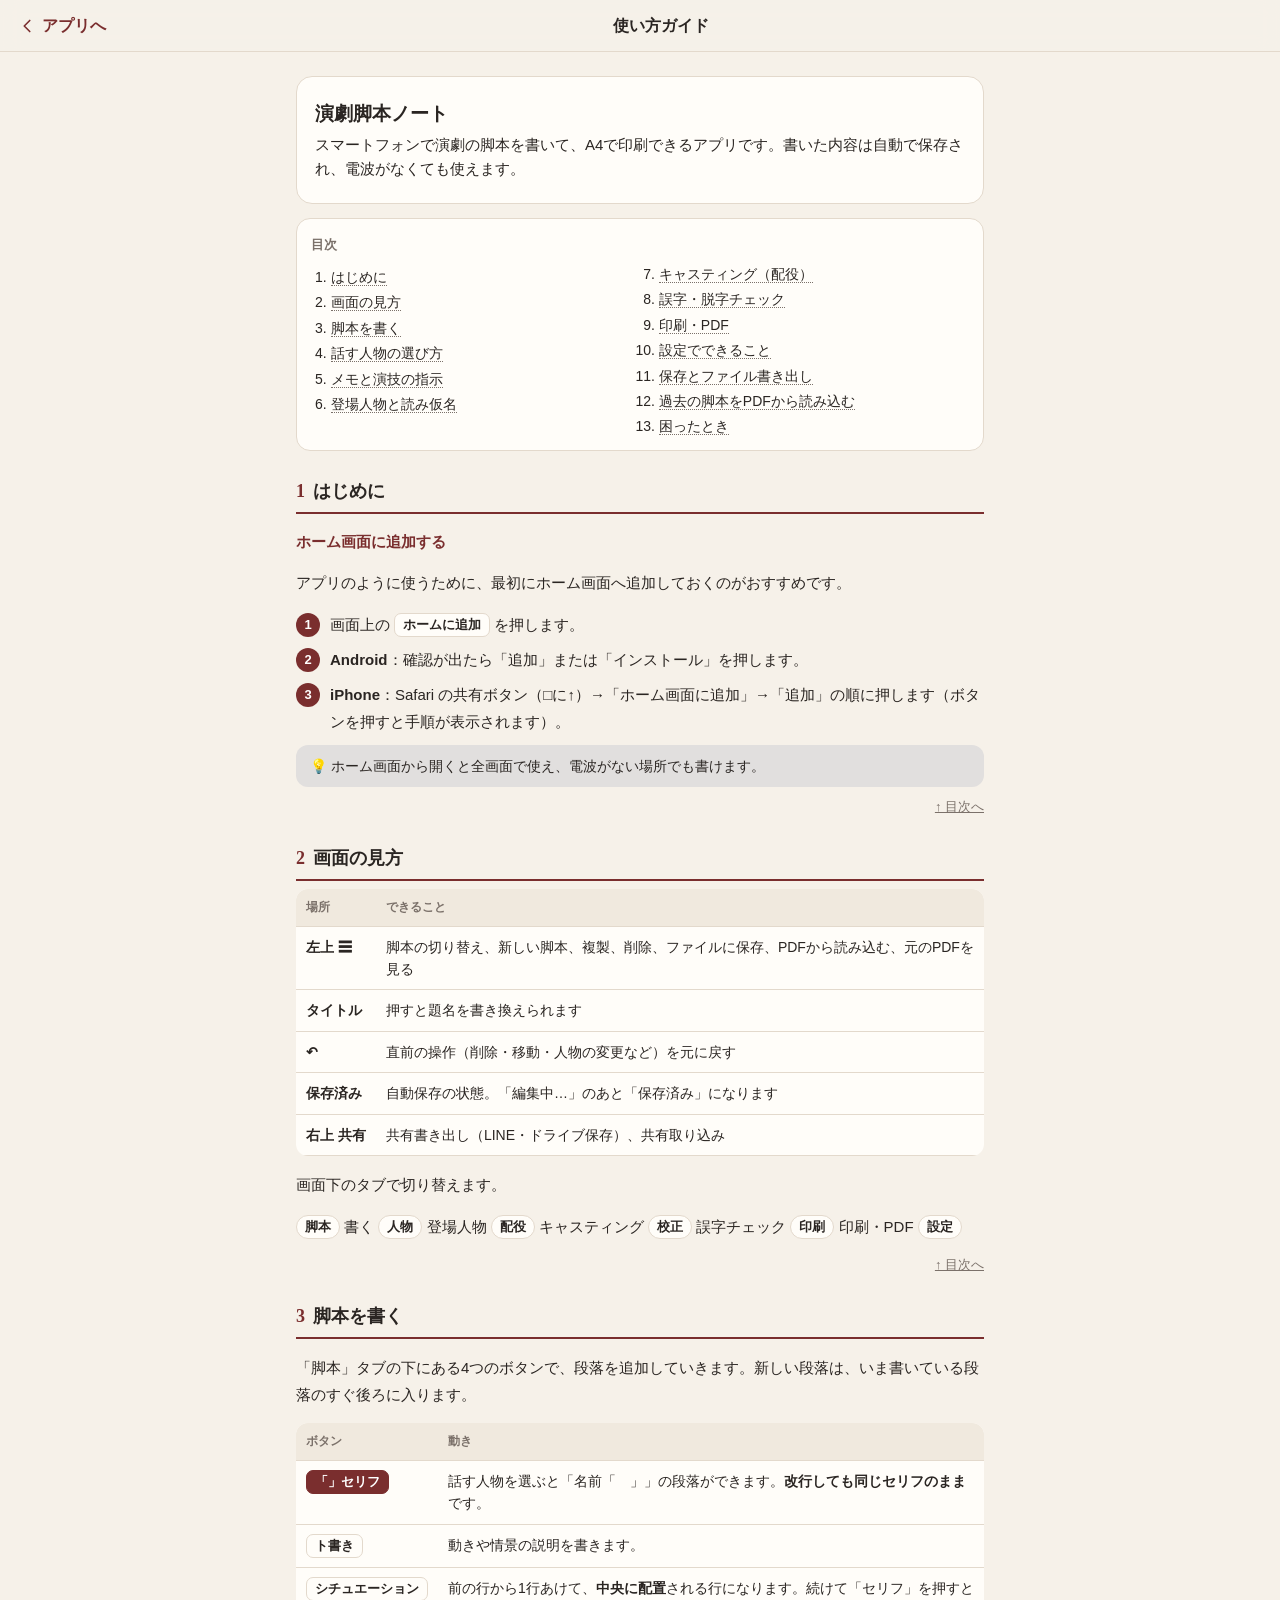
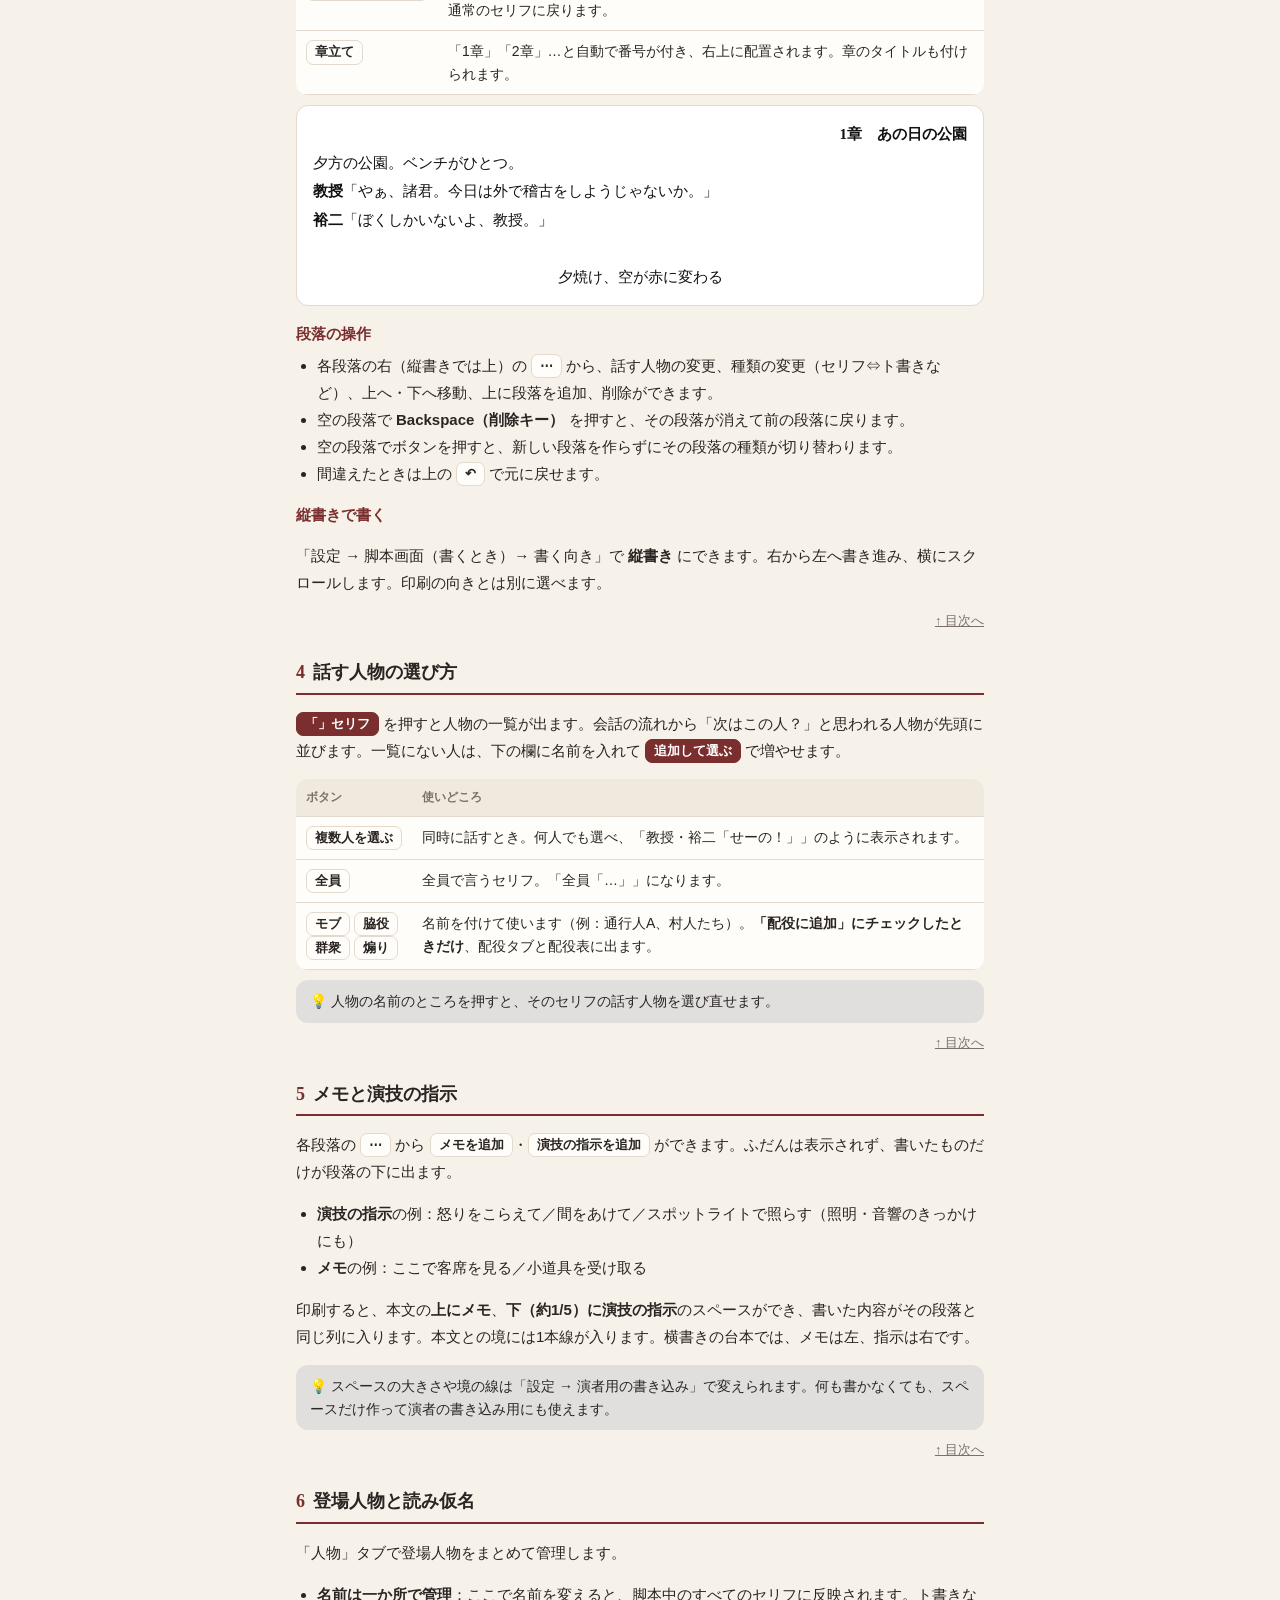
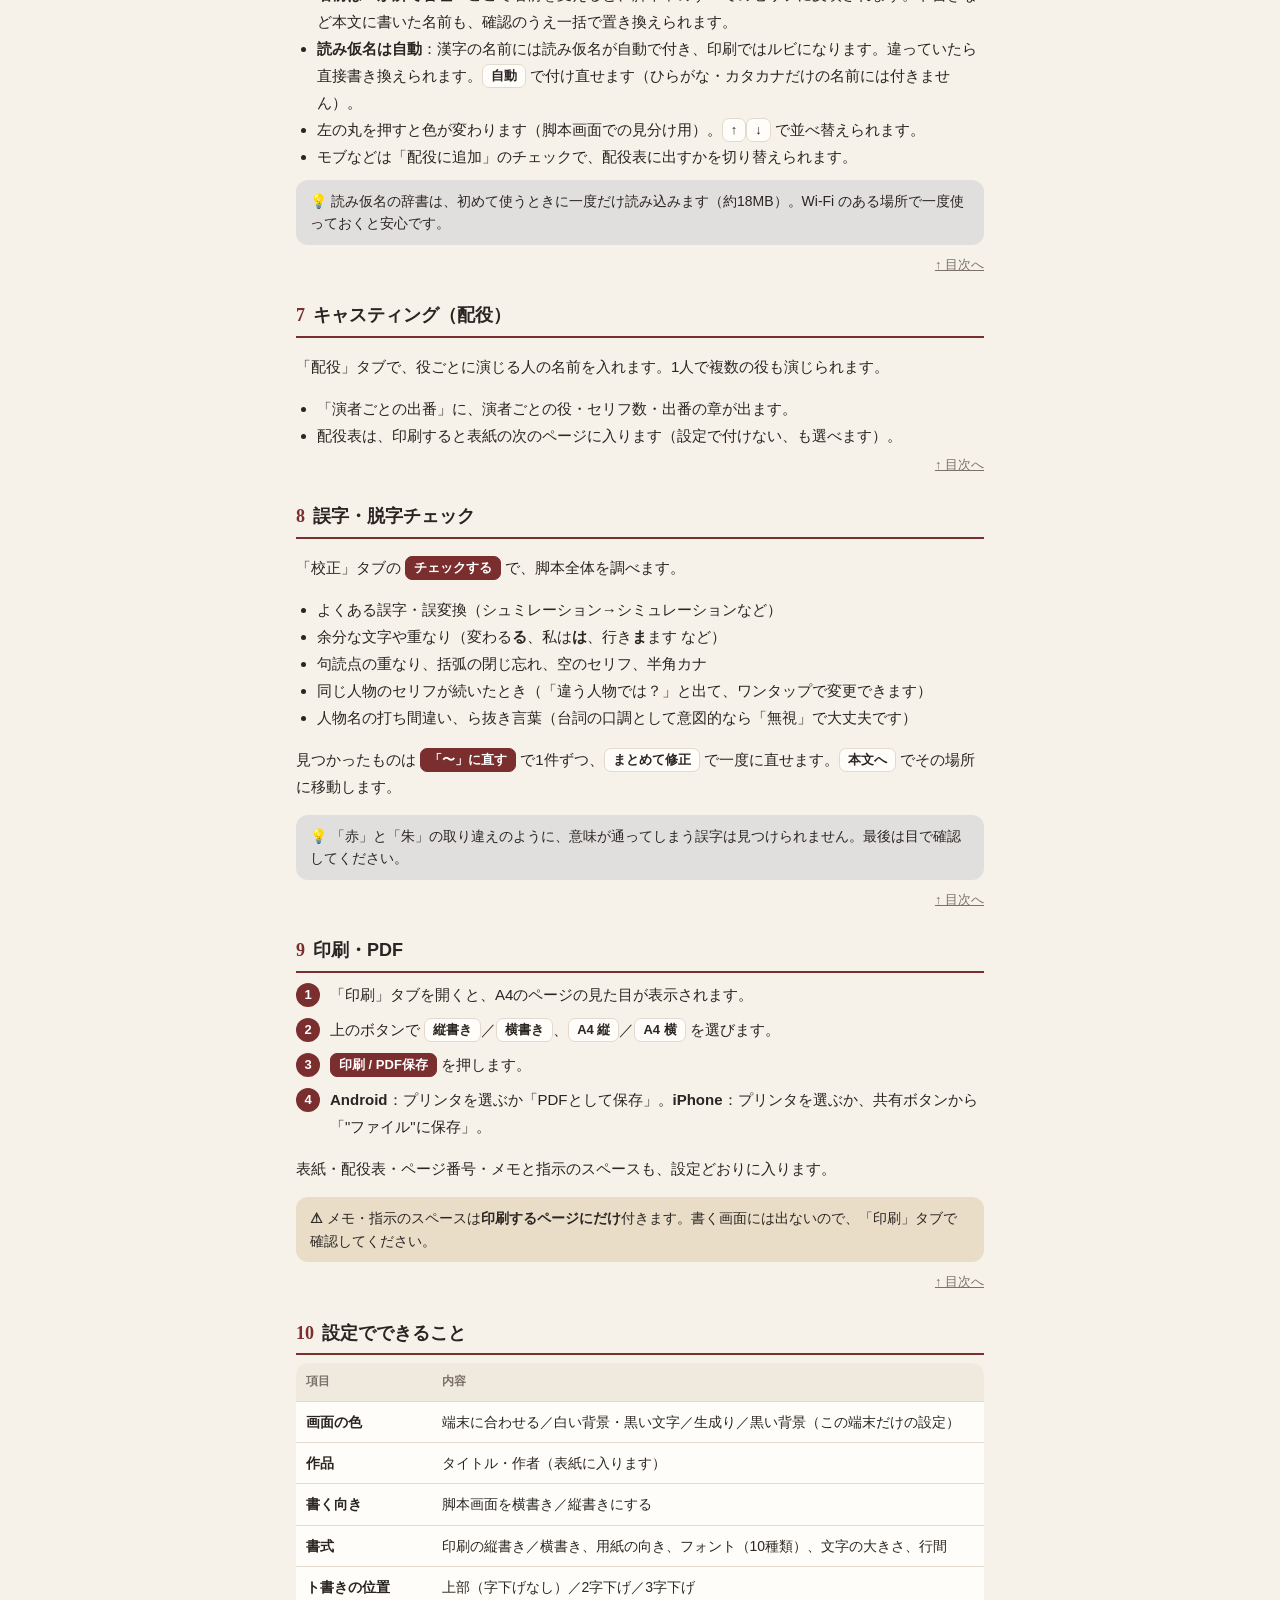
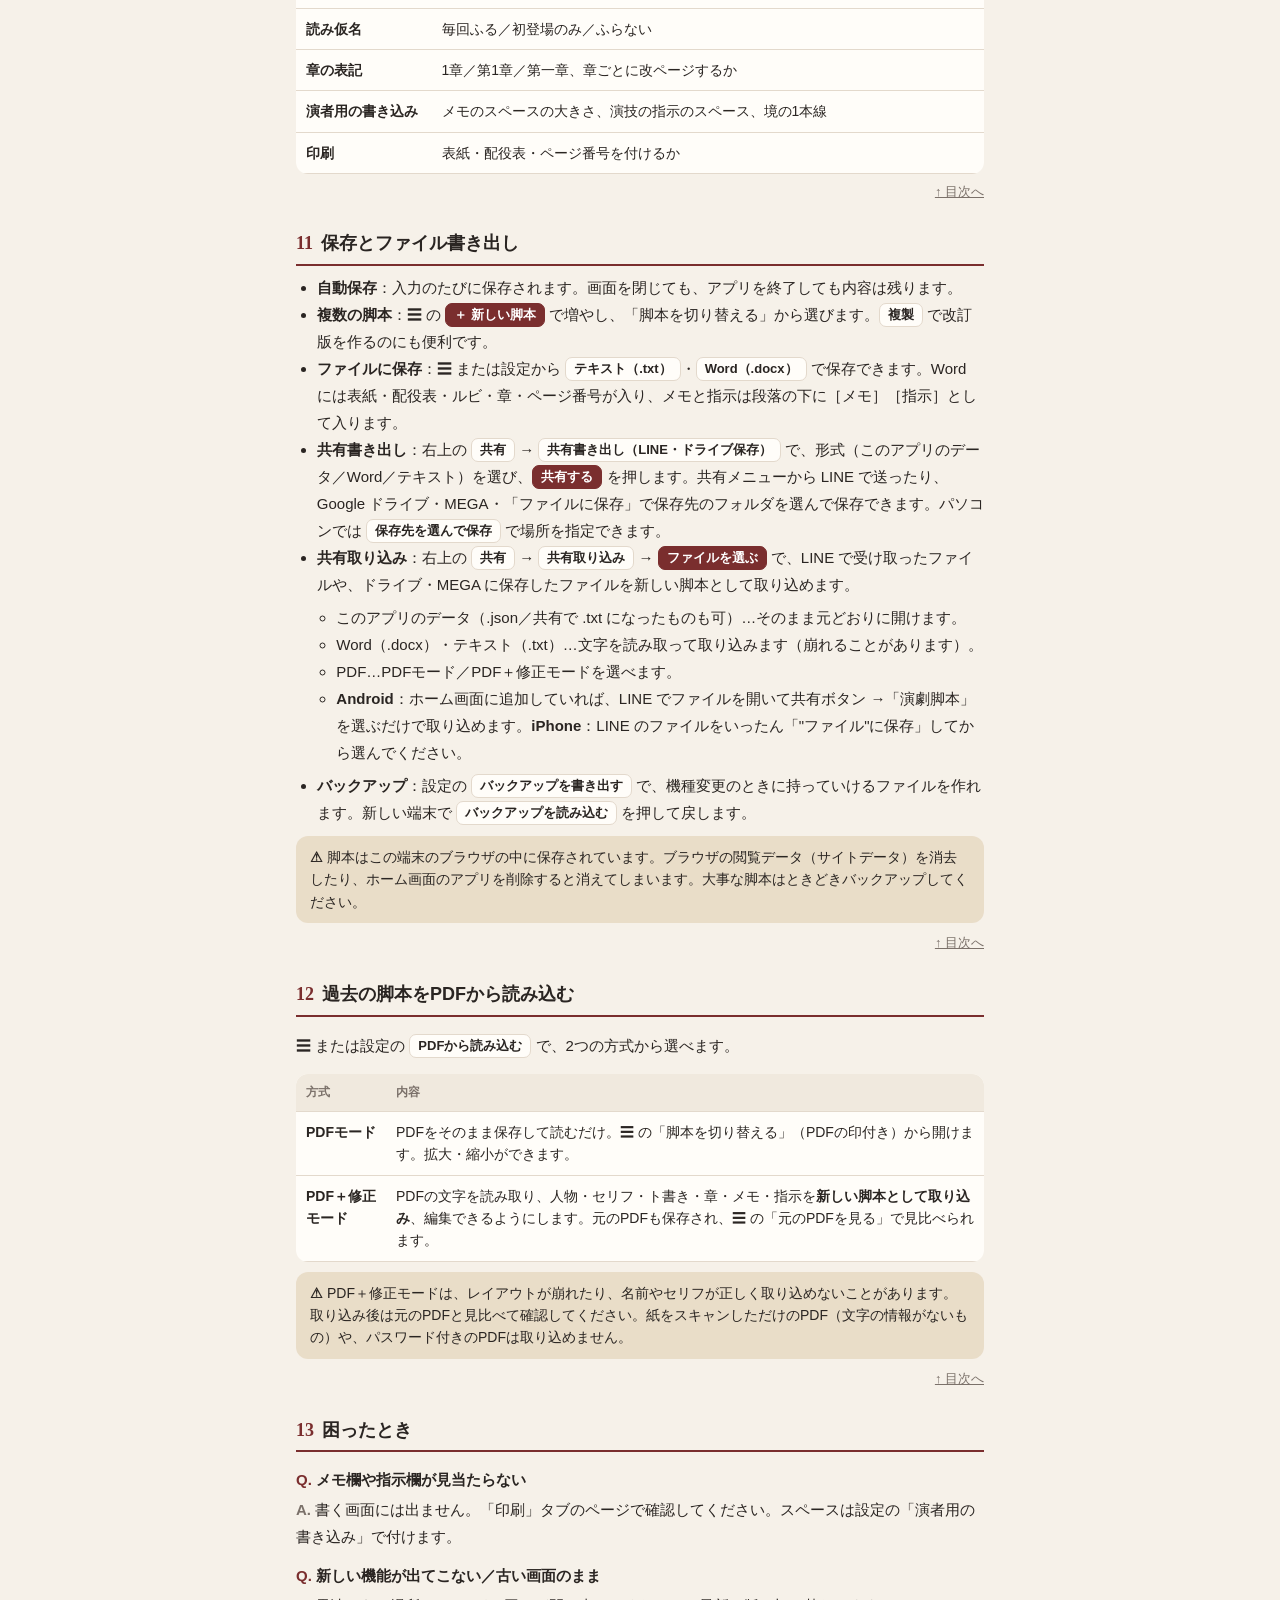
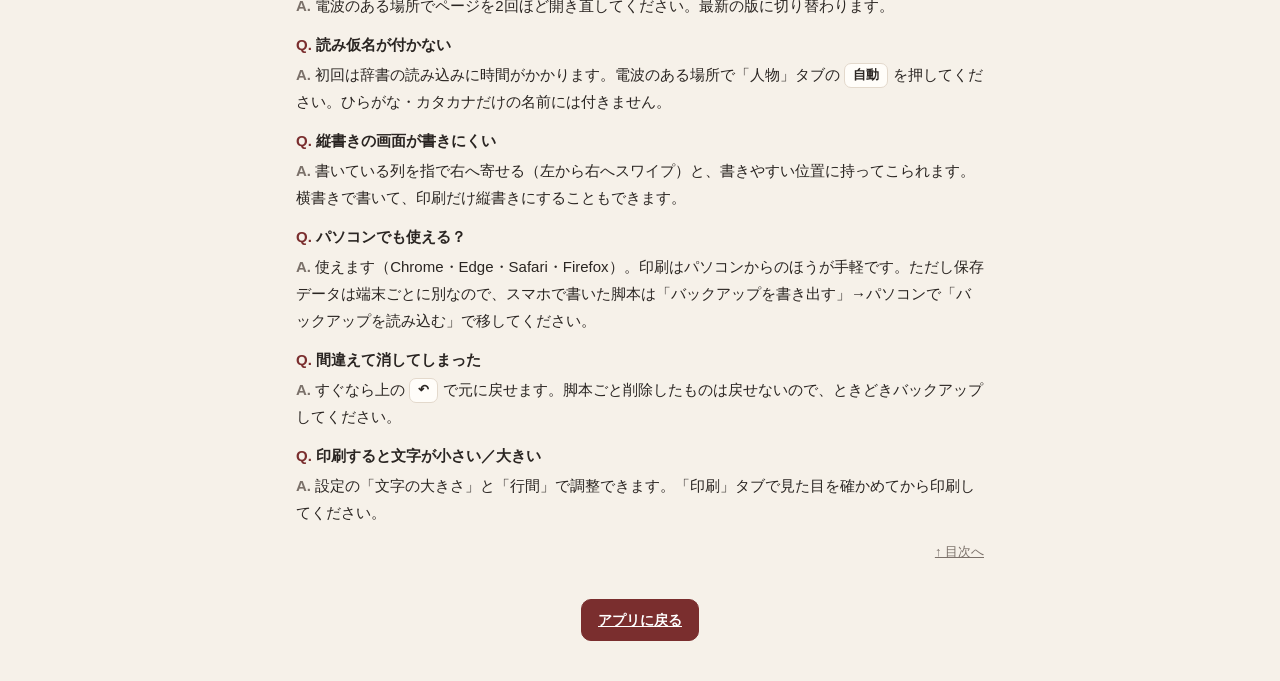
==== commit 24f6d960: "Add display color setting (white background / black text, cream, dark) Stored per device in localSto" ====
--- a/guide.html
+++ b/guide.html
@@ -8,6 +8,10 @@
   <meta name="description" content="演劇脚本ノートの使い方">
   <link rel="icon" href="icons/icon.svg" type="image/svg+xml">
   <link rel="stylesheet" href="css/app.css">
+  <script>
+    // 表示の色（白・生成り・ダーク）は、描画前に当てて画面のちらつきを防ぐ
+    try { const t = localStorage.getItem('emgeki:theme'); if (t) document.documentElement.dataset.theme = t; } catch (e) { /* 保存できない環境では端末に合わせる */ }
+  </script>
   <style>
     body { background: var(--bg); }
     .g-head {
@@ -240,6 +244,7 @@
       <h2><span class="num">10</span>設定でできること</h2>
       <table class="g-t">
         <tr><th>項目</th><th>内容</th></tr>
+        <tr><td>画面の色</td><td>端末に合わせる／白い背景・黒い文字／生成り／黒い背景（この端末だけの設定）</td></tr>
         <tr><td>作品</td><td>タイトル・作者（表紙に入ります）</td></tr>
         <tr><td>書く向き</td><td>脚本画面を横書き／縦書きにする</td></tr>
         <tr><td>書式</td><td>印刷の縦書き／横書き、用紙の向き、フォント（10種類）、文字の大きさ、行間</td></tr>
--- a/css/app.css
+++ b/css/app.css
@@ -21,8 +21,9 @@
   --editor-font: "Hiragino Mincho ProN", "Yu Mincho", YuMincho, "Noto Serif JP", serif;
   color-scheme: light;
 }
+/* 表示の色：data-theme なし＝端末に合わせる、light＝生成り、white＝白い背景・黒い文字、dark＝黒い背景 */
 @media (prefers-color-scheme: dark) {
-  :root:not([data-theme="light"]) {
+  :root:not([data-theme]) {
     --bg: #1b1817;
     --surface: #24201e;
     --surface-2: #2e2926;
@@ -39,6 +40,11 @@
     --shadow: 0 1px 2px rgba(0, 0, 0, .3), 0 4px 16px rgba(0, 0, 0, .25);
     color-scheme: dark;
   }
+}
+:root[data-theme="white"] {
+  --bg: #ffffff; --surface: #ffffff; --surface-2: #f1f1f1; --text: #000000; --muted: #555555;
+  --line: #d6d6d6; --accent: #7a2e2e; --accent-ink: #fff; --accent-soft: #f6e8e5;
+  --shadow: 0 1px 2px rgba(0, 0, 0, .08), 0 4px 14px rgba(0, 0, 0, .06); color-scheme: light;
 }
 :root[data-theme="dark"] {
   --bg: #1b1817; --surface: #24201e; --surface-2: #2e2926; --text: #ece5dc; --muted: #a59a90;
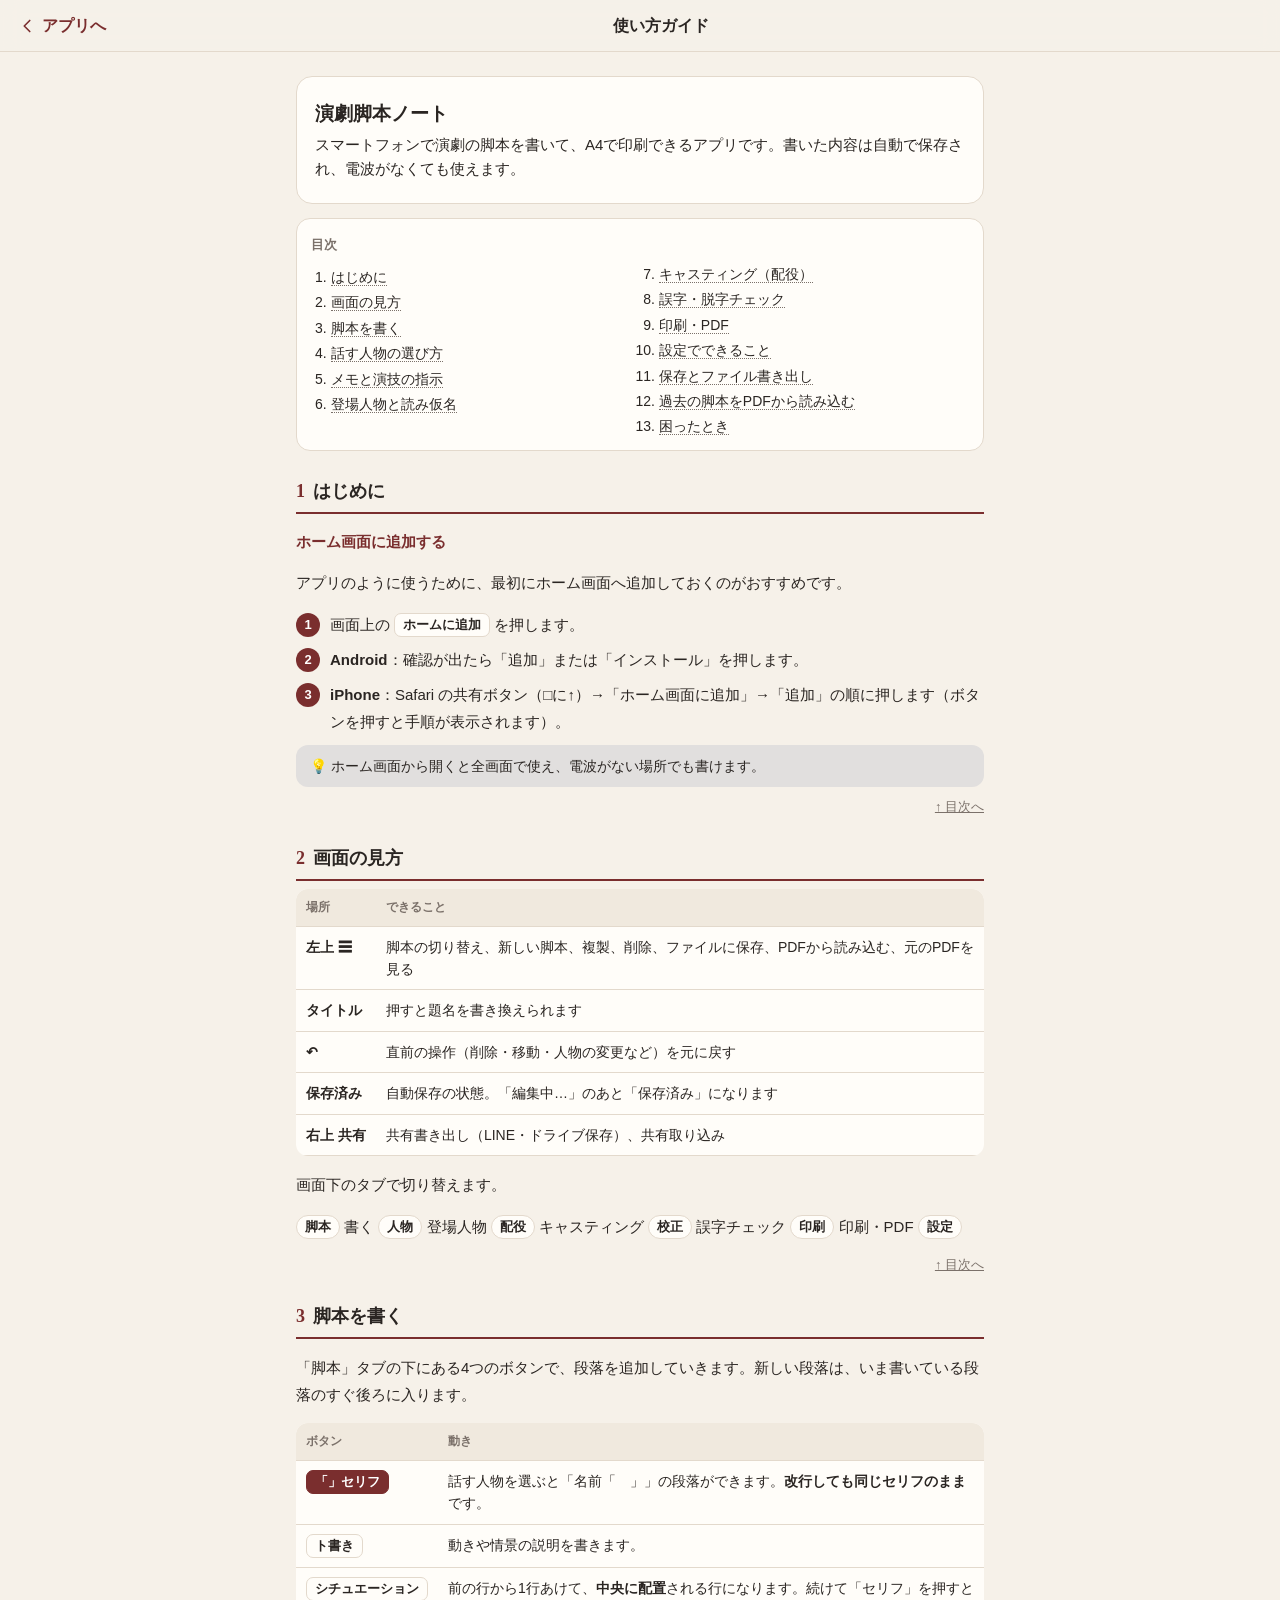
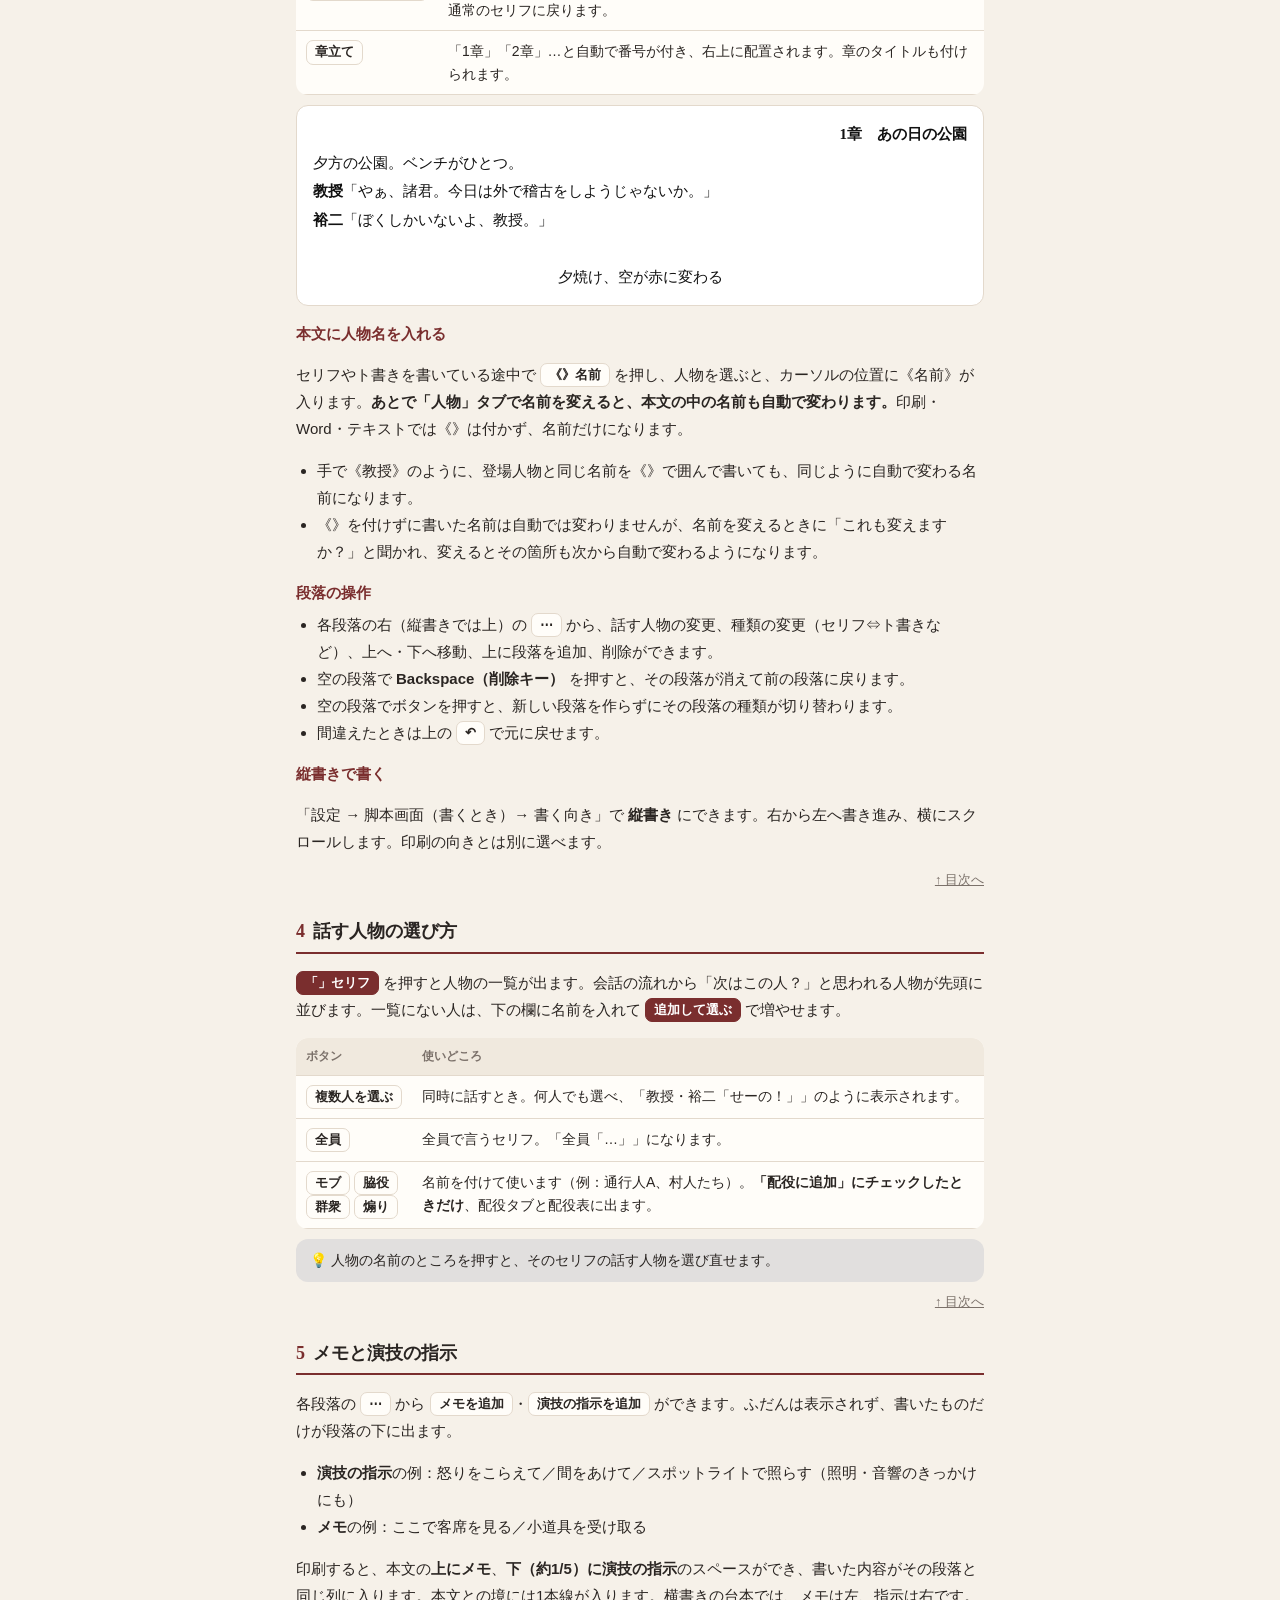
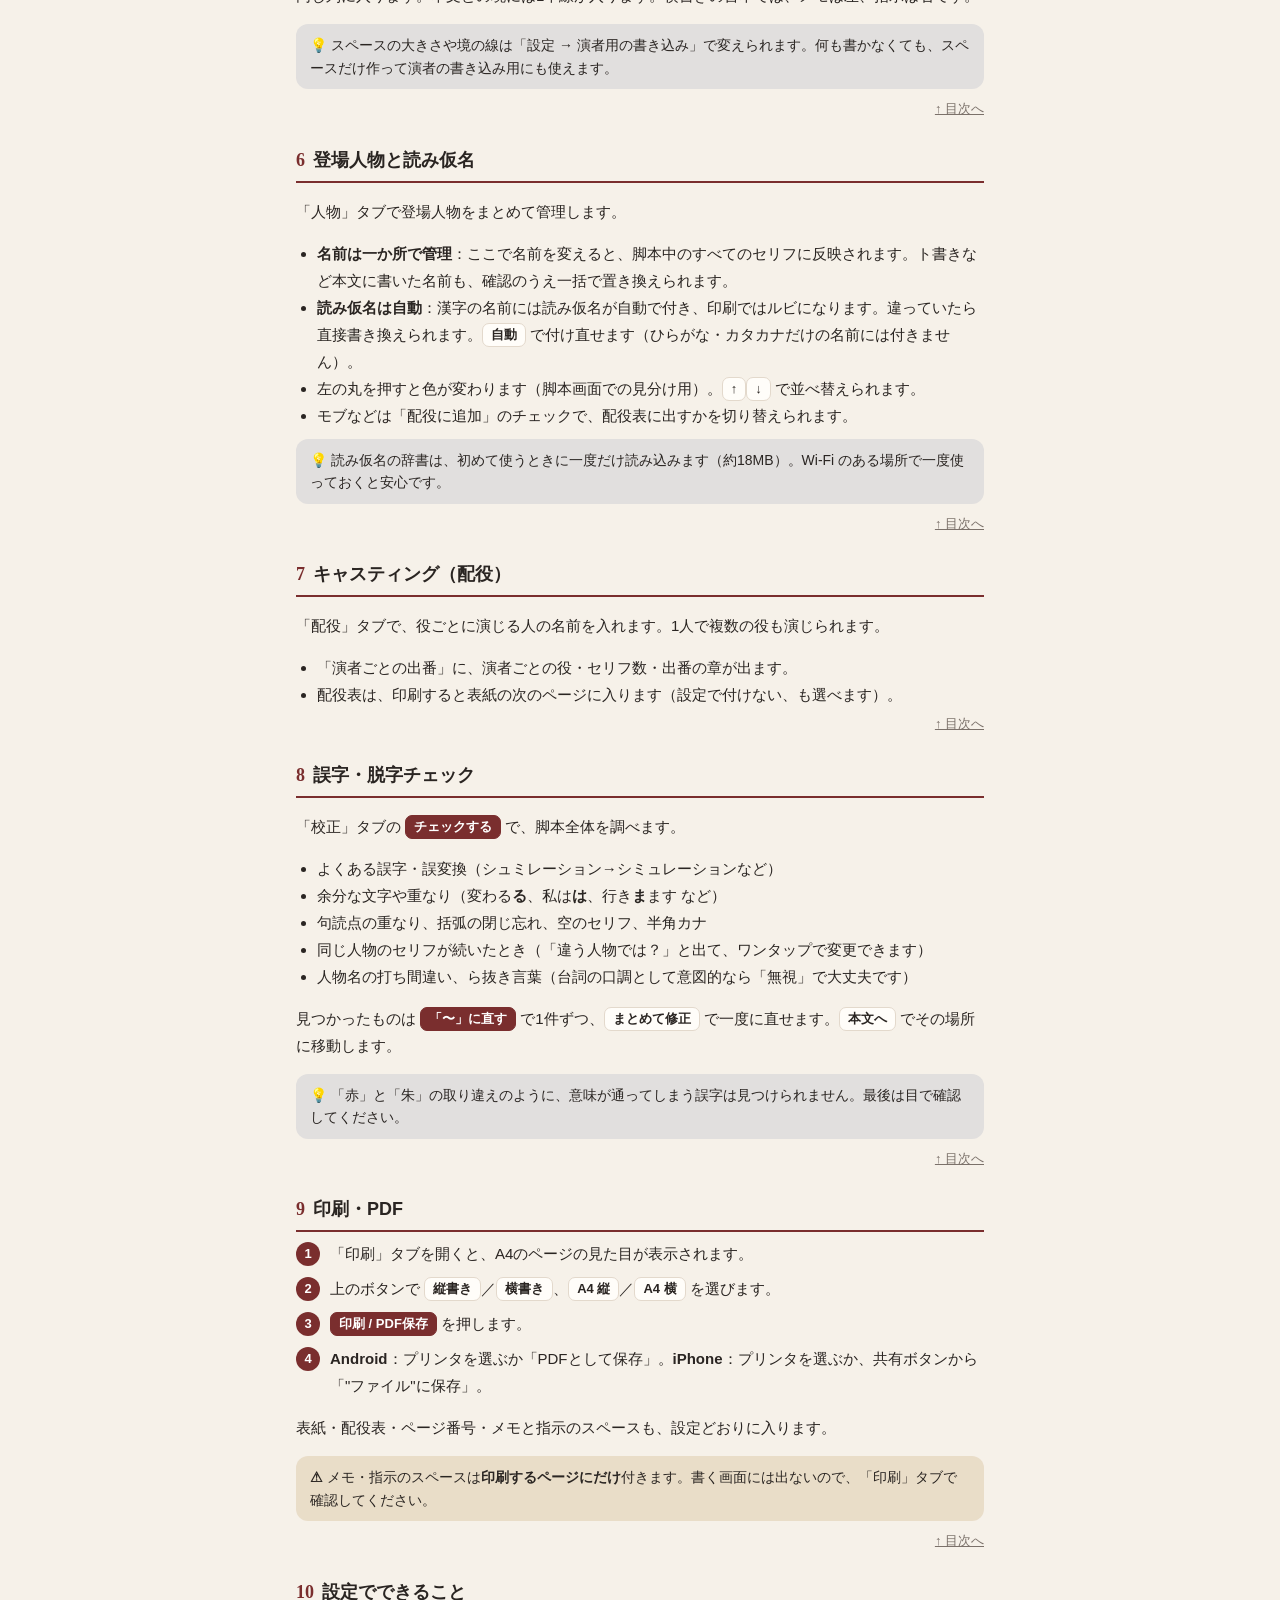
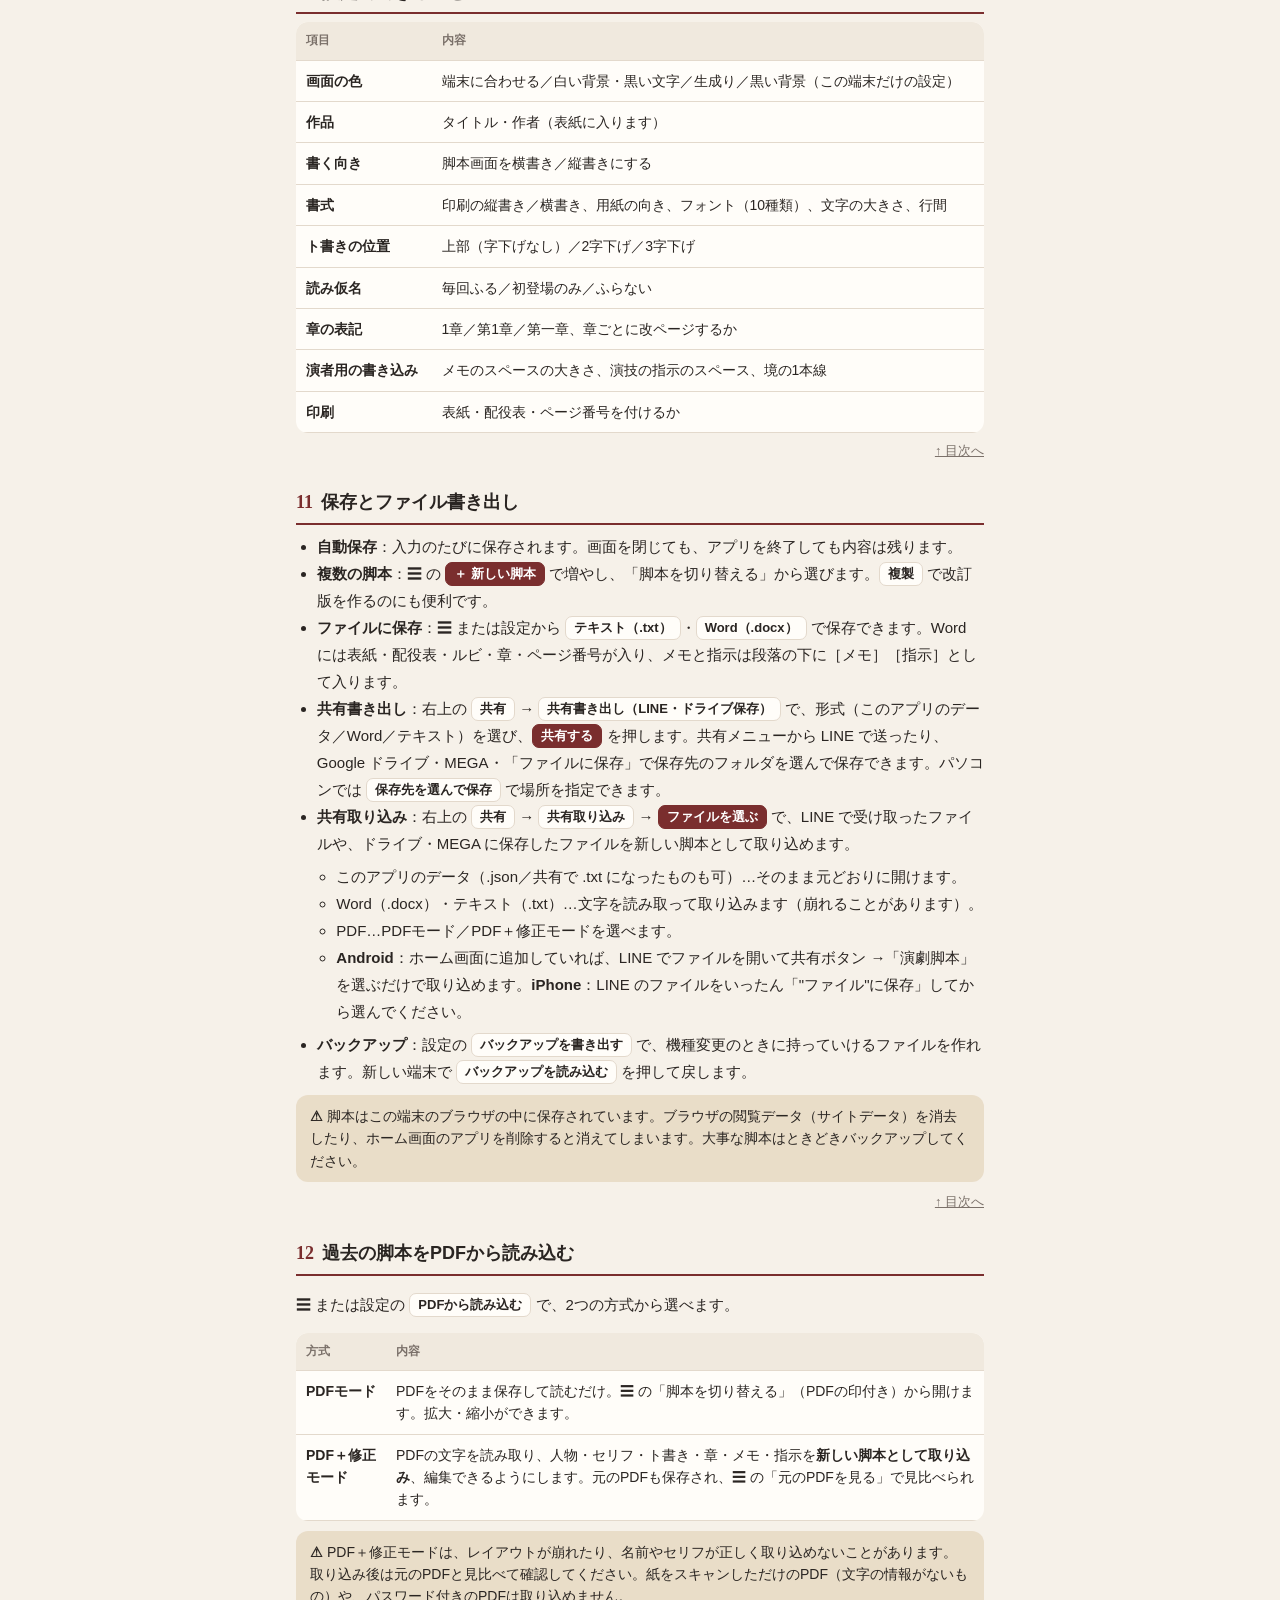
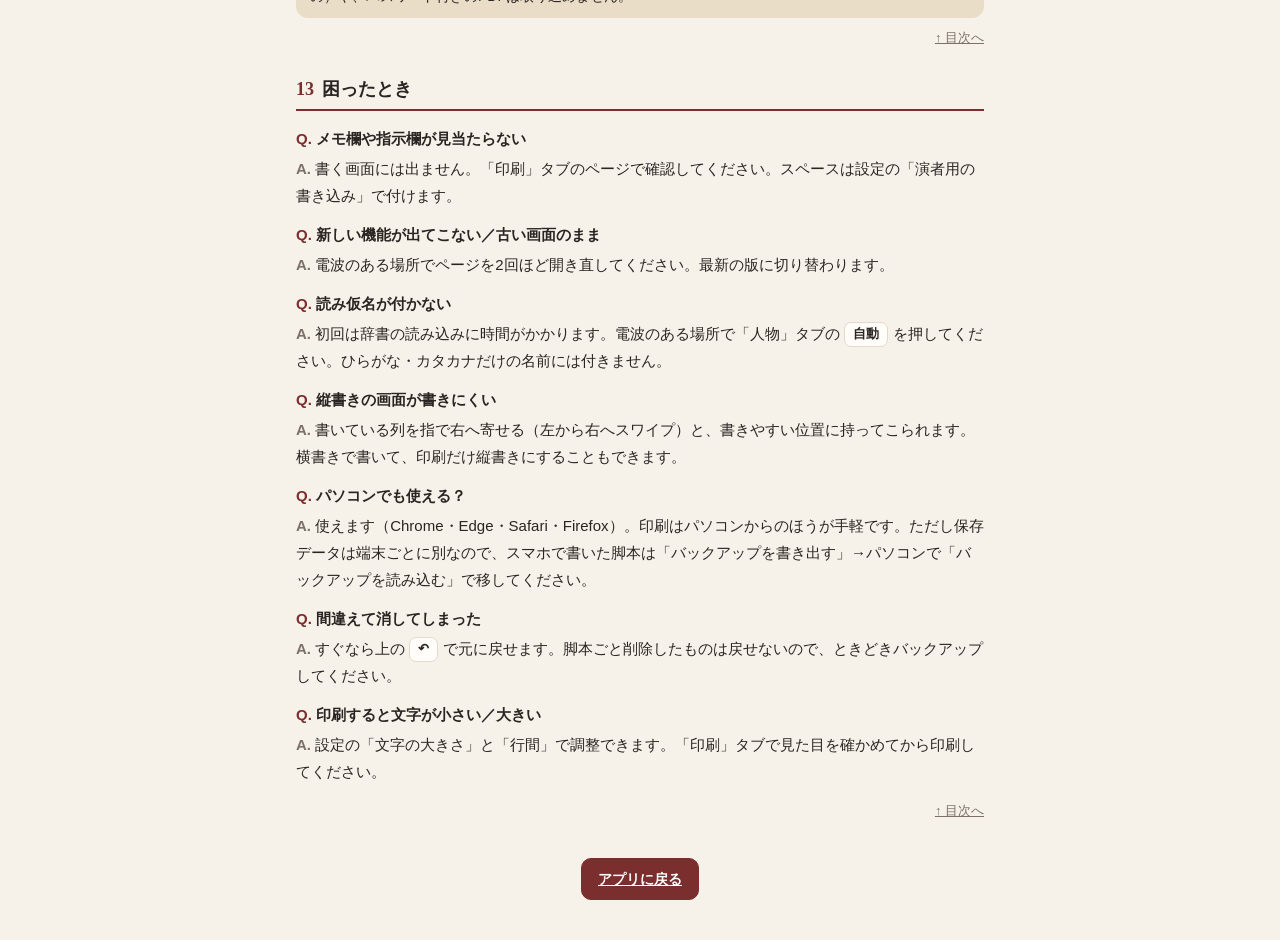
==== commit b7b6b4ea: "Insert character names into text as links that follow renames - New 「《》名前」 button in the insert bar " ====
--- a/guide.html
+++ b/guide.html
@@ -152,6 +152,12 @@
         <div class="hang"><span class="nm">裕二</span>「ぼくしかいないよ、教授。」</div>
         <div class="sit">夕焼け、空が赤に変わる</div>
       </div>
+      <h3>本文に人物名を入れる</h3>
+      <p>セリフやト書きを書いている途中で <span class="ui">《》名前</span> を押し、人物を選ぶと、カーソルの位置に《名前》が入ります。<b>あとで「人物」タブで名前を変えると、本文の中の名前も自動で変わります。</b>印刷・Word・テキストでは《》は付かず、名前だけになります。</p>
+      <ul>
+        <li>手で《教授》のように、登場人物と同じ名前を《》で囲んで書いても、同じように自動で変わる名前になります。</li>
+        <li>《》を付けずに書いた名前は自動では変わりませんが、名前を変えるときに「これも変えますか？」と聞かれ、変えるとその箇所も次から自動で変わるようになります。</li>
+      </ul>
       <h3>段落の操作</h3>
       <ul>
         <li>各段落の右（縦書きでは上）の <span class="ui">⋯</span> から、話す人物の変更、種類の変更（セリフ⇔ト書きなど）、上へ・下へ移動、上に段落を追加、削除ができます。</li>
--- a/css/app.css
+++ b/css/app.css
@@ -287,7 +287,13 @@
   font-size: 11px; font-weight: 600; white-space: nowrap; overflow: hidden; text-overflow: ellipsis;
 }
 .ins .ins-ico { font-family: var(--editor-font); font-size: 15px; line-height: 1.2; font-weight: 700; }
-.ins-dialogue { background: var(--accent); color: var(--accent-ink); border-color: var(--accent); flex: 1.25; }
+.ins-name { flex: .7; }
+.ins-sit { flex: 1.35; letter-spacing: -.03em; }
+@media (max-width: 380px) {
+  .insertbar { gap: 4px; padding-left: 6px; padding-right: 6px; }
+  .ins { font-size: 10px; }
+}
+.ins-dialogue { background: var(--accent); color: var(--accent-ink); border-color: var(--accent); flex: 1.1; }
 .ins:active { transform: translateY(1px); }
 
 /* ---------- タブバー ---------- */
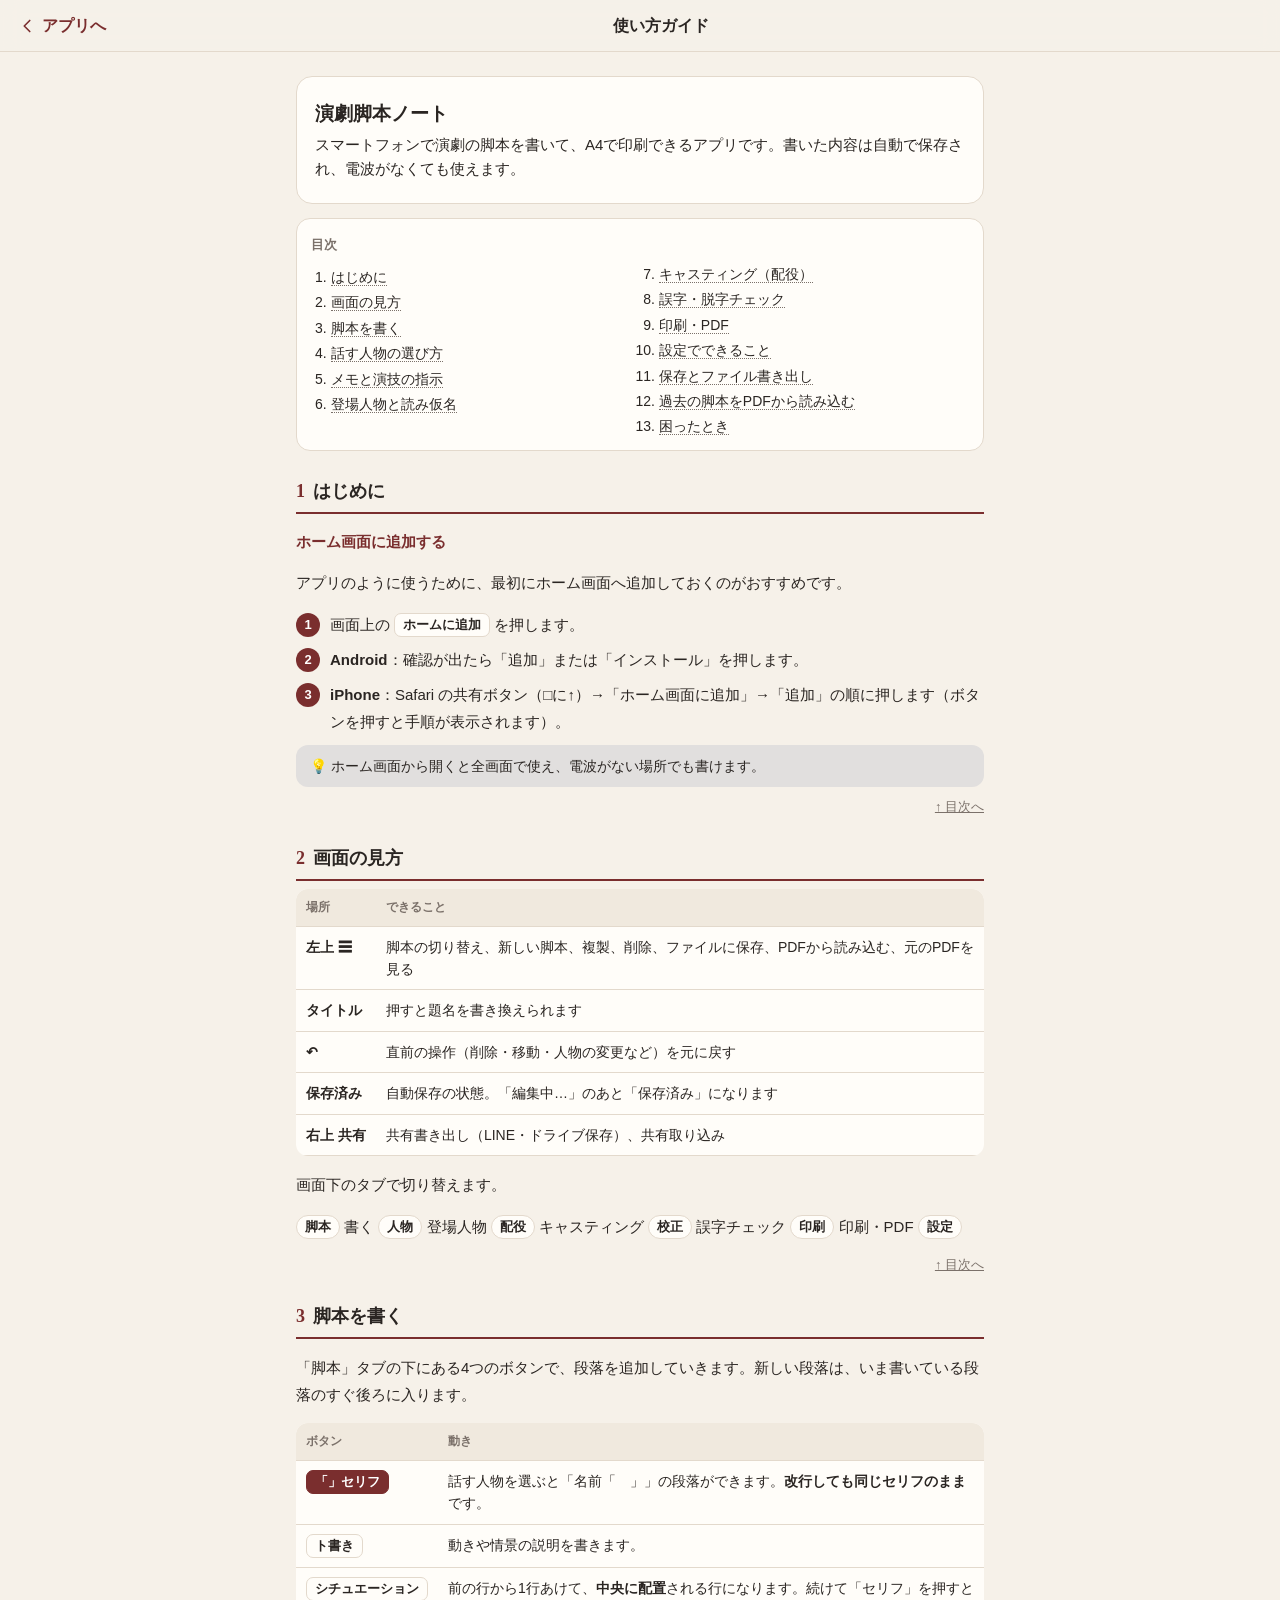
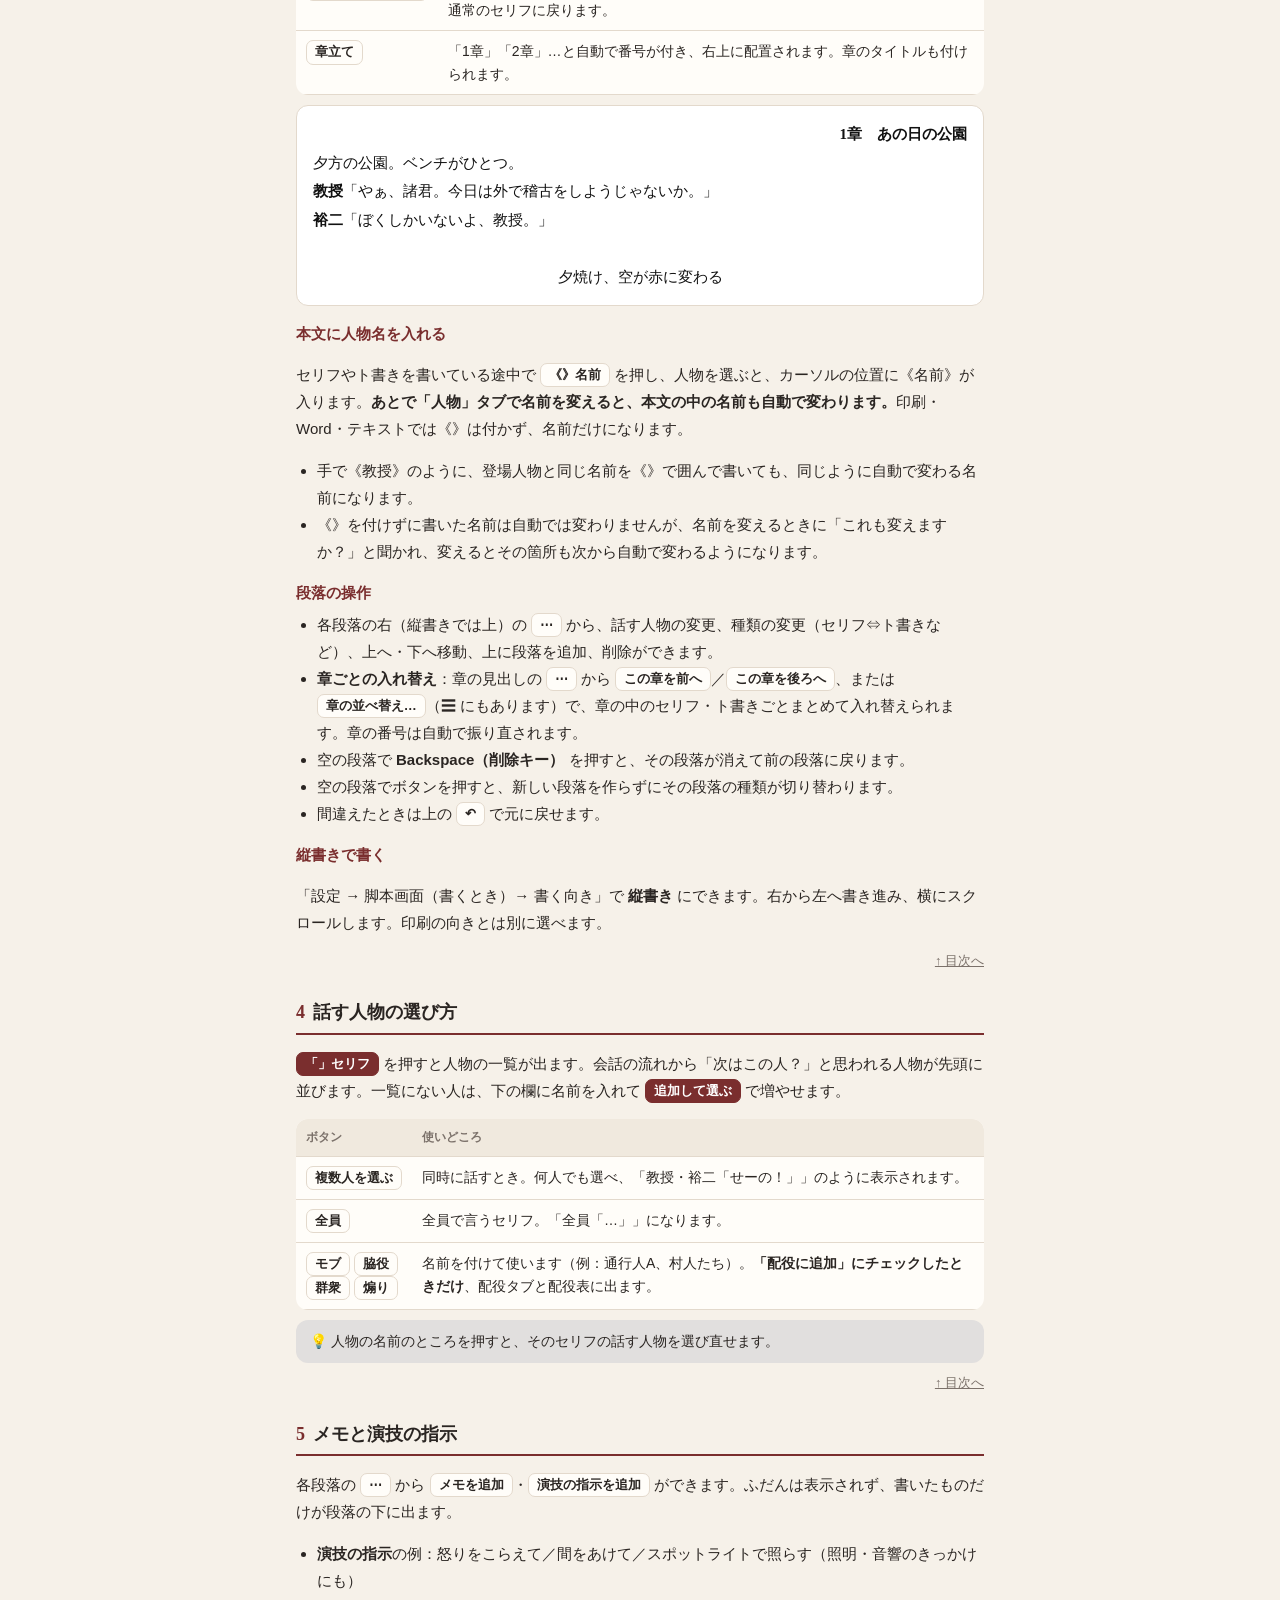
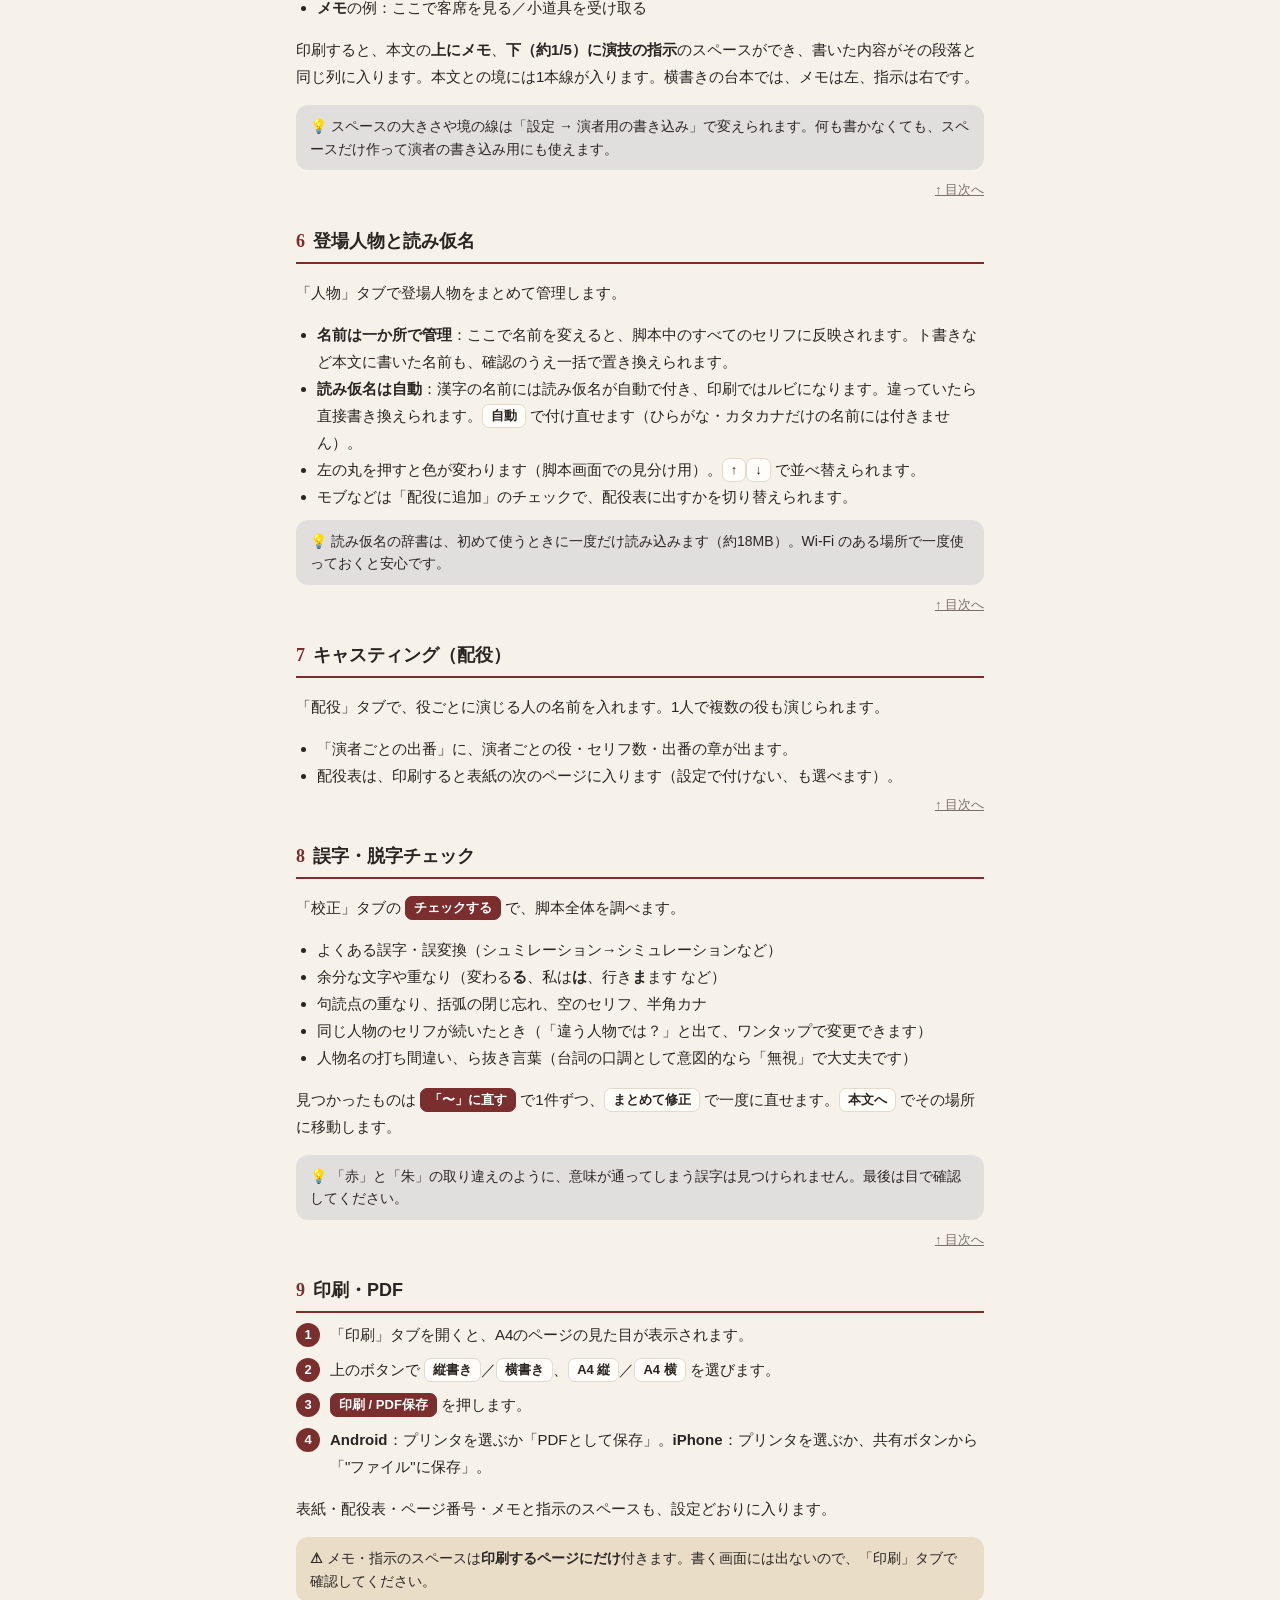
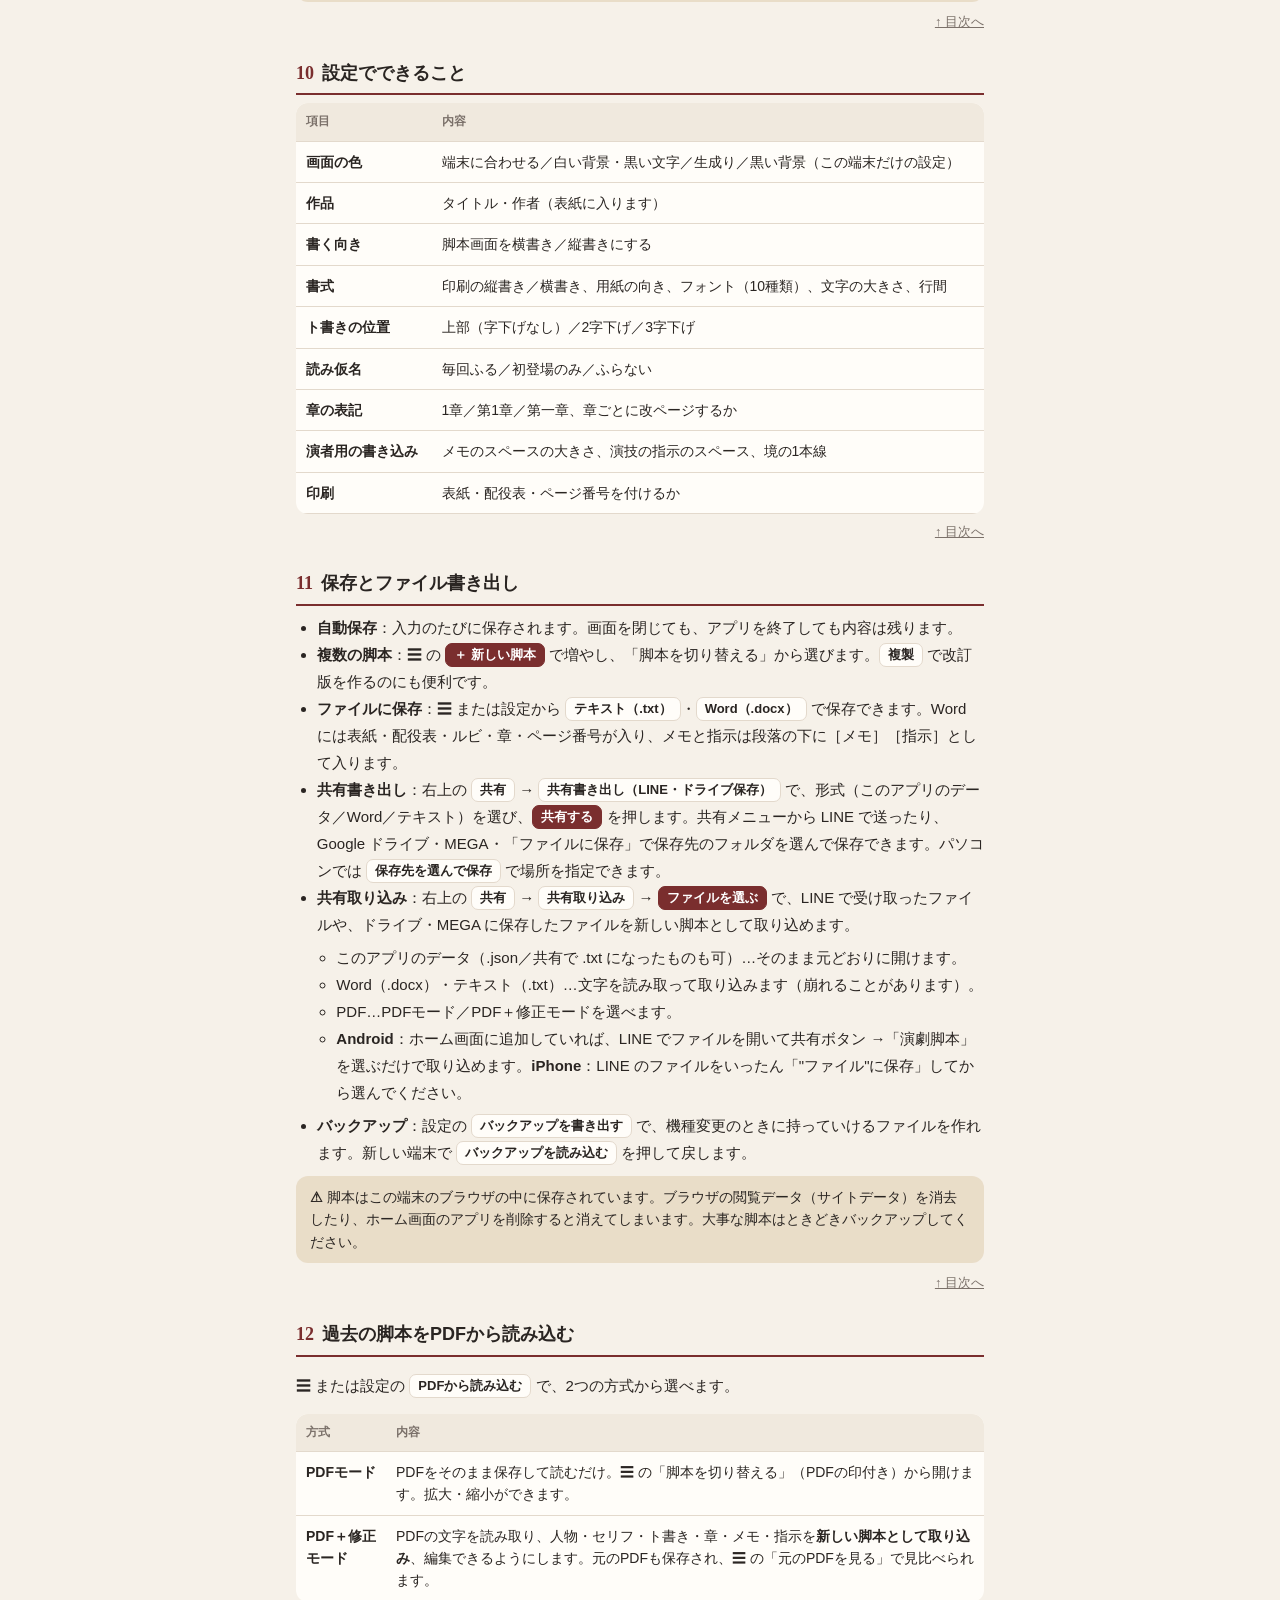
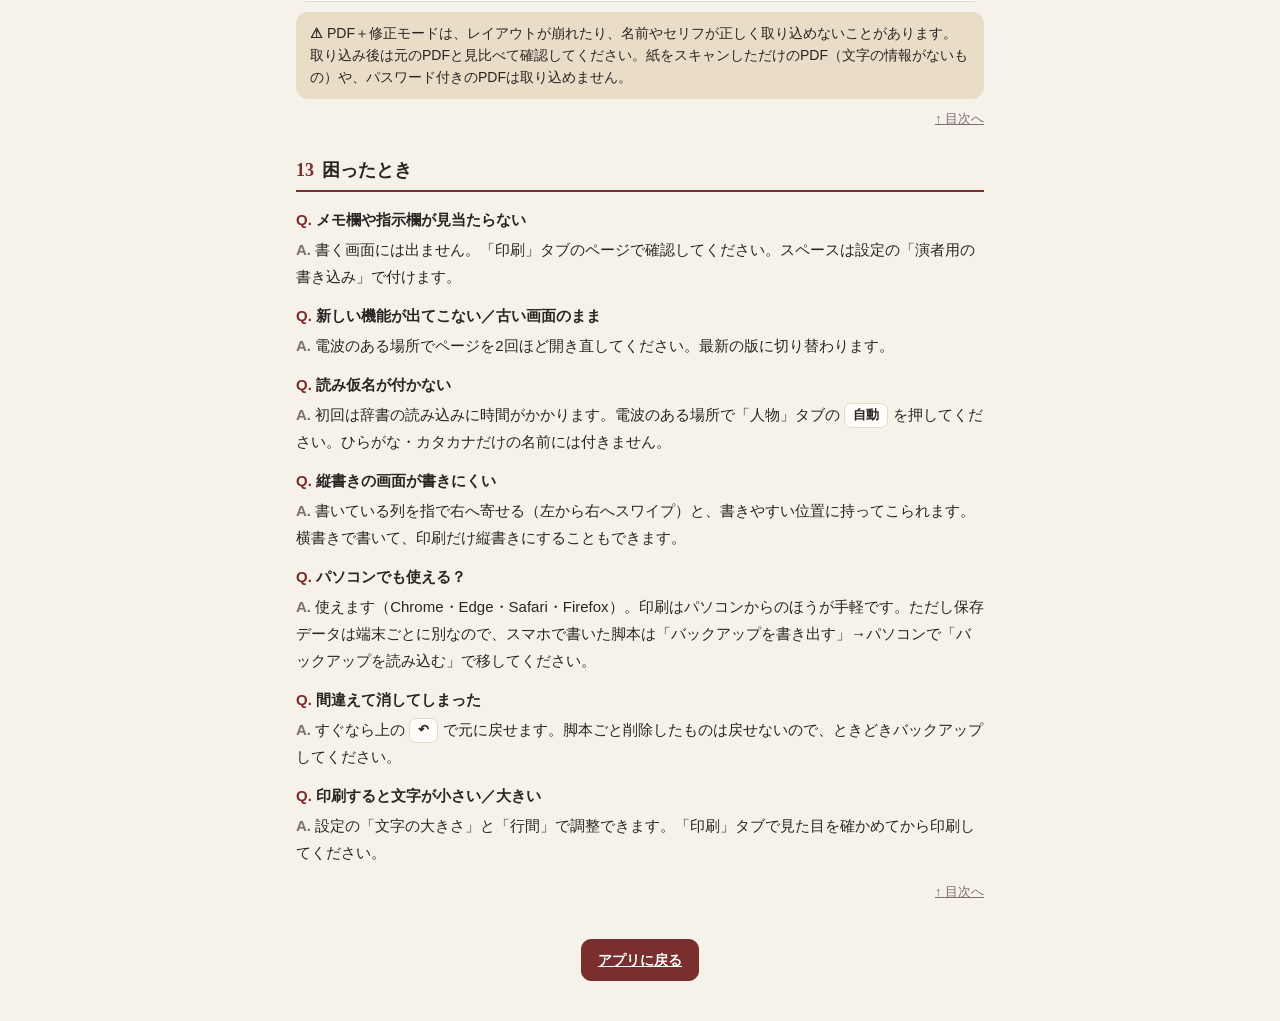
==== commit 1470cf8c: "Reorder whole chapters (chapter heading plus its content) - Chapter ⋯ menu: move this chapter earlie" ====
--- a/guide.html
+++ b/guide.html
@@ -161,6 +161,7 @@
       <h3>段落の操作</h3>
       <ul>
         <li>各段落の右（縦書きでは上）の <span class="ui">⋯</span> から、話す人物の変更、種類の変更（セリフ⇔ト書きなど）、上へ・下へ移動、上に段落を追加、削除ができます。</li>
+        <li><b>章ごとの入れ替え</b>：章の見出しの <span class="ui">⋯</span> から <span class="ui">この章を前へ</span>／<span class="ui">この章を後ろへ</span>、または <span class="ui">章の並べ替え…</span>（☰ にもあります）で、章の中のセリフ・ト書きごとまとめて入れ替えられます。章の番号は自動で振り直されます。</li>
         <li>空の段落で <b>Backspace（削除キー）</b> を押すと、その段落が消えて前の段落に戻ります。</li>
         <li>空の段落でボタンを押すと、新しい段落を作らずにその段落の種類が切り替わります。</li>
         <li>間違えたときは上の <span class="ui">↶</span> で元に戻せます。</li>
--- a/css/app.css
+++ b/css/app.css
@@ -379,6 +379,8 @@
 .sheet-guide { margin: 14px 0 0; font-size: 14px; }
 .sheet-guide a, .empty-hint a { color: var(--accent); font-weight: 700; }
 .sheet-label { font-size: 12px; font-weight: 700; color: var(--muted); margin: 14px 0 0; }
+.chapter-sort .card { padding: 8px 10px; }
+.chapter-sort .meta { white-space: nowrap; }
 .pick-grid { display: grid; grid-template-columns: repeat(auto-fill, minmax(130px, 1fr)); gap: 8px; margin: 6px 0 14px; }
 .pick {
   position: relative;
